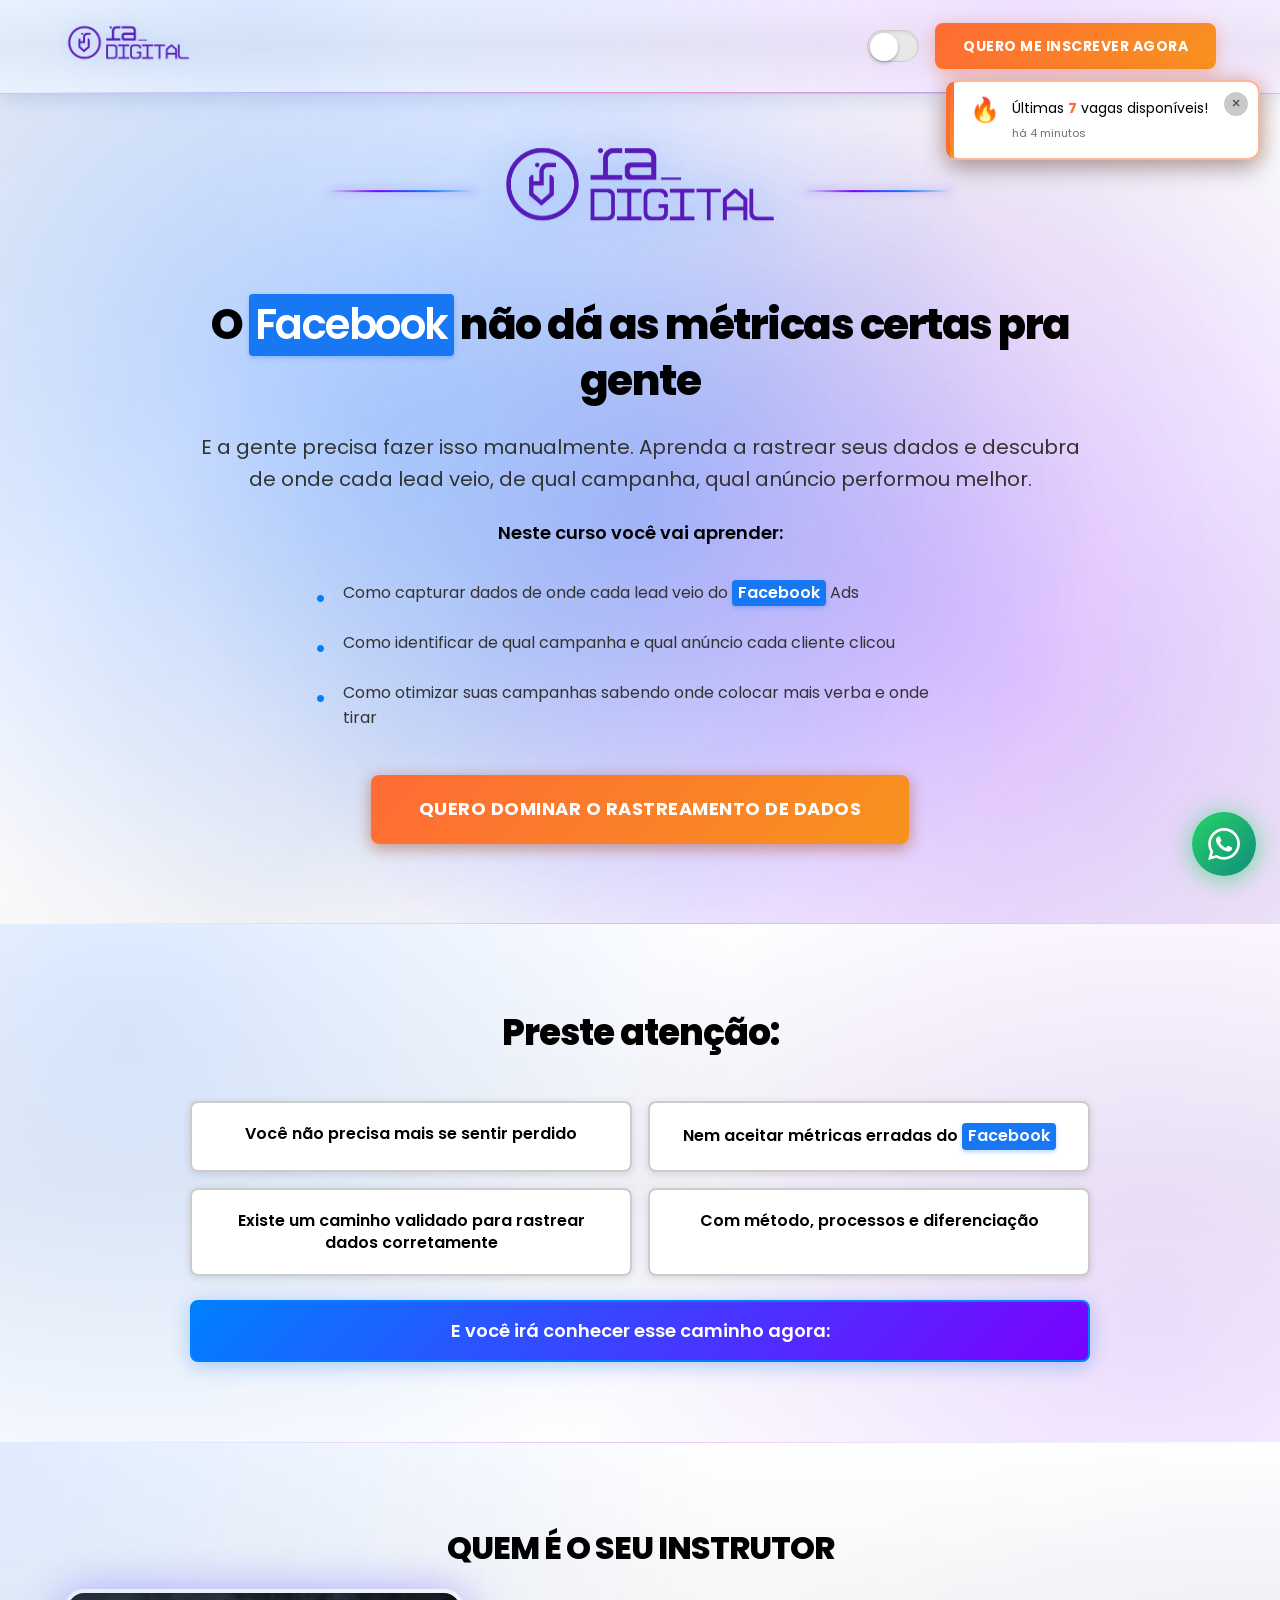
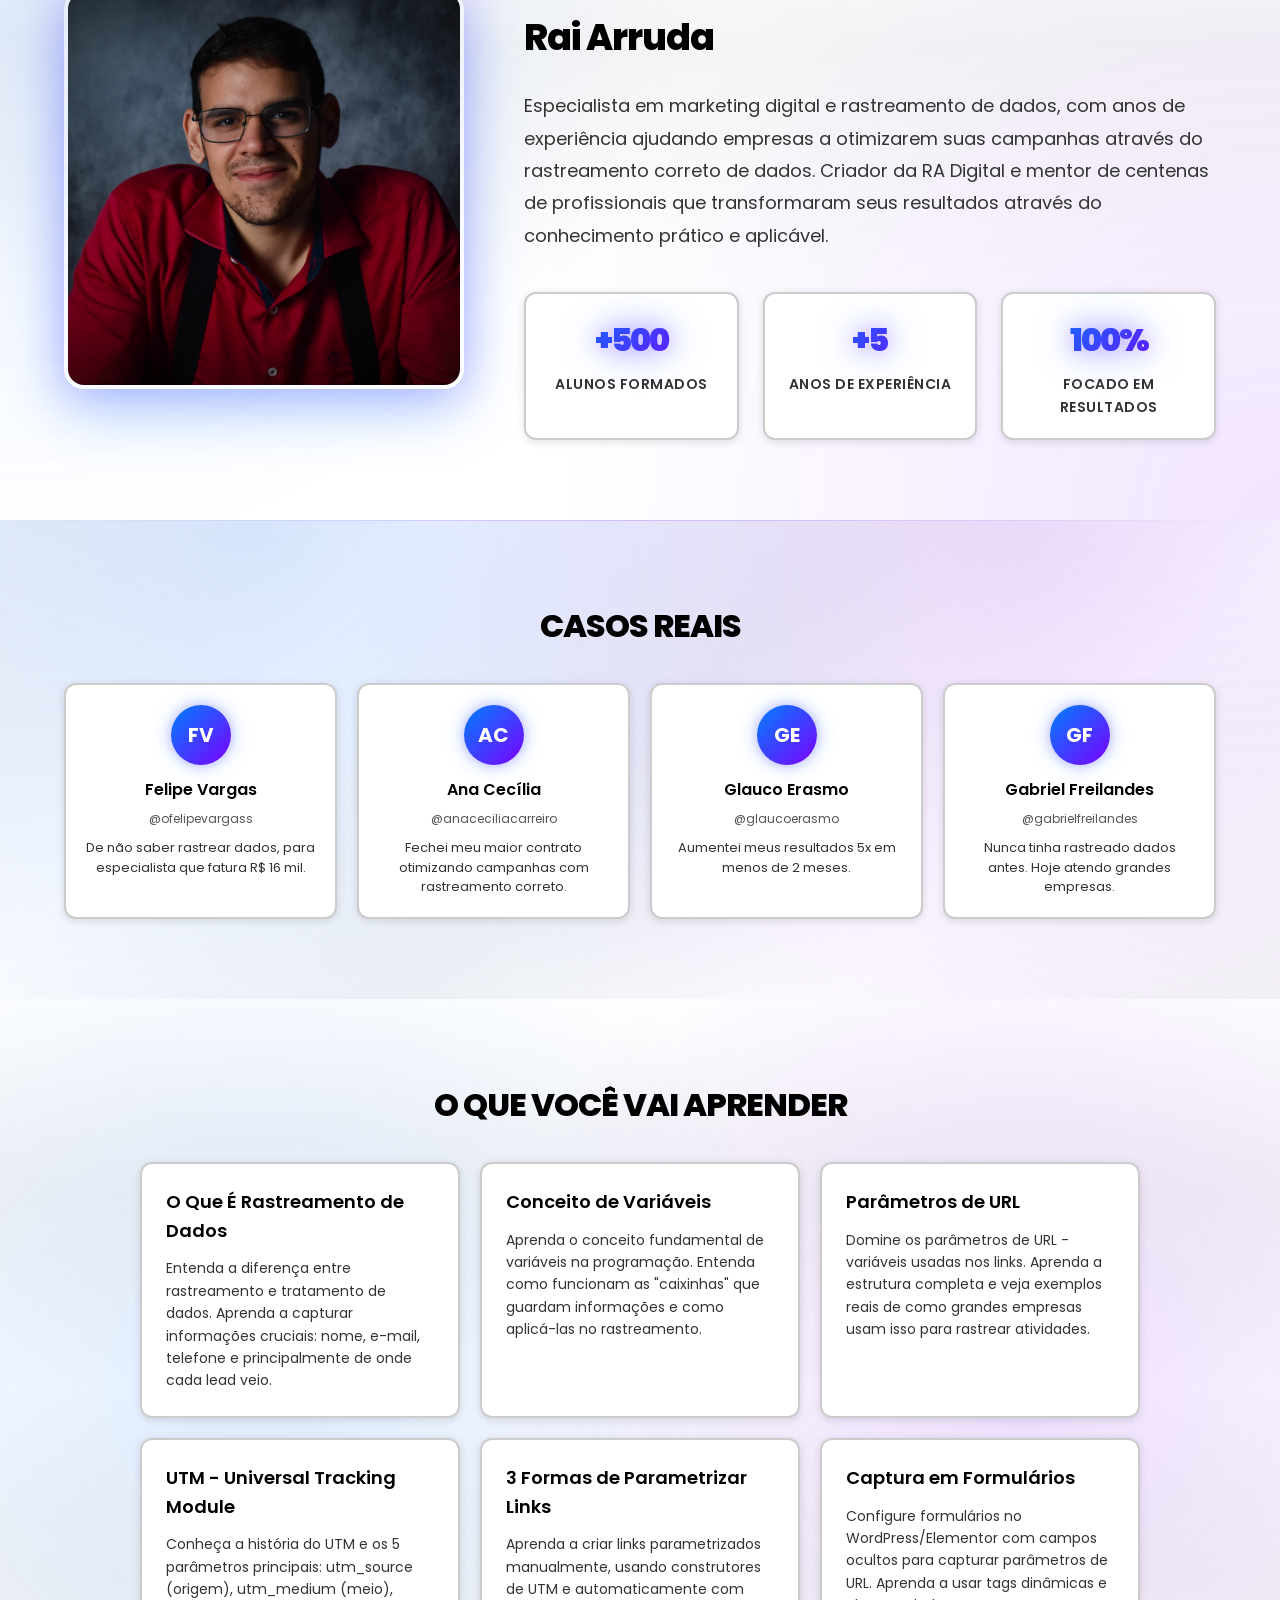
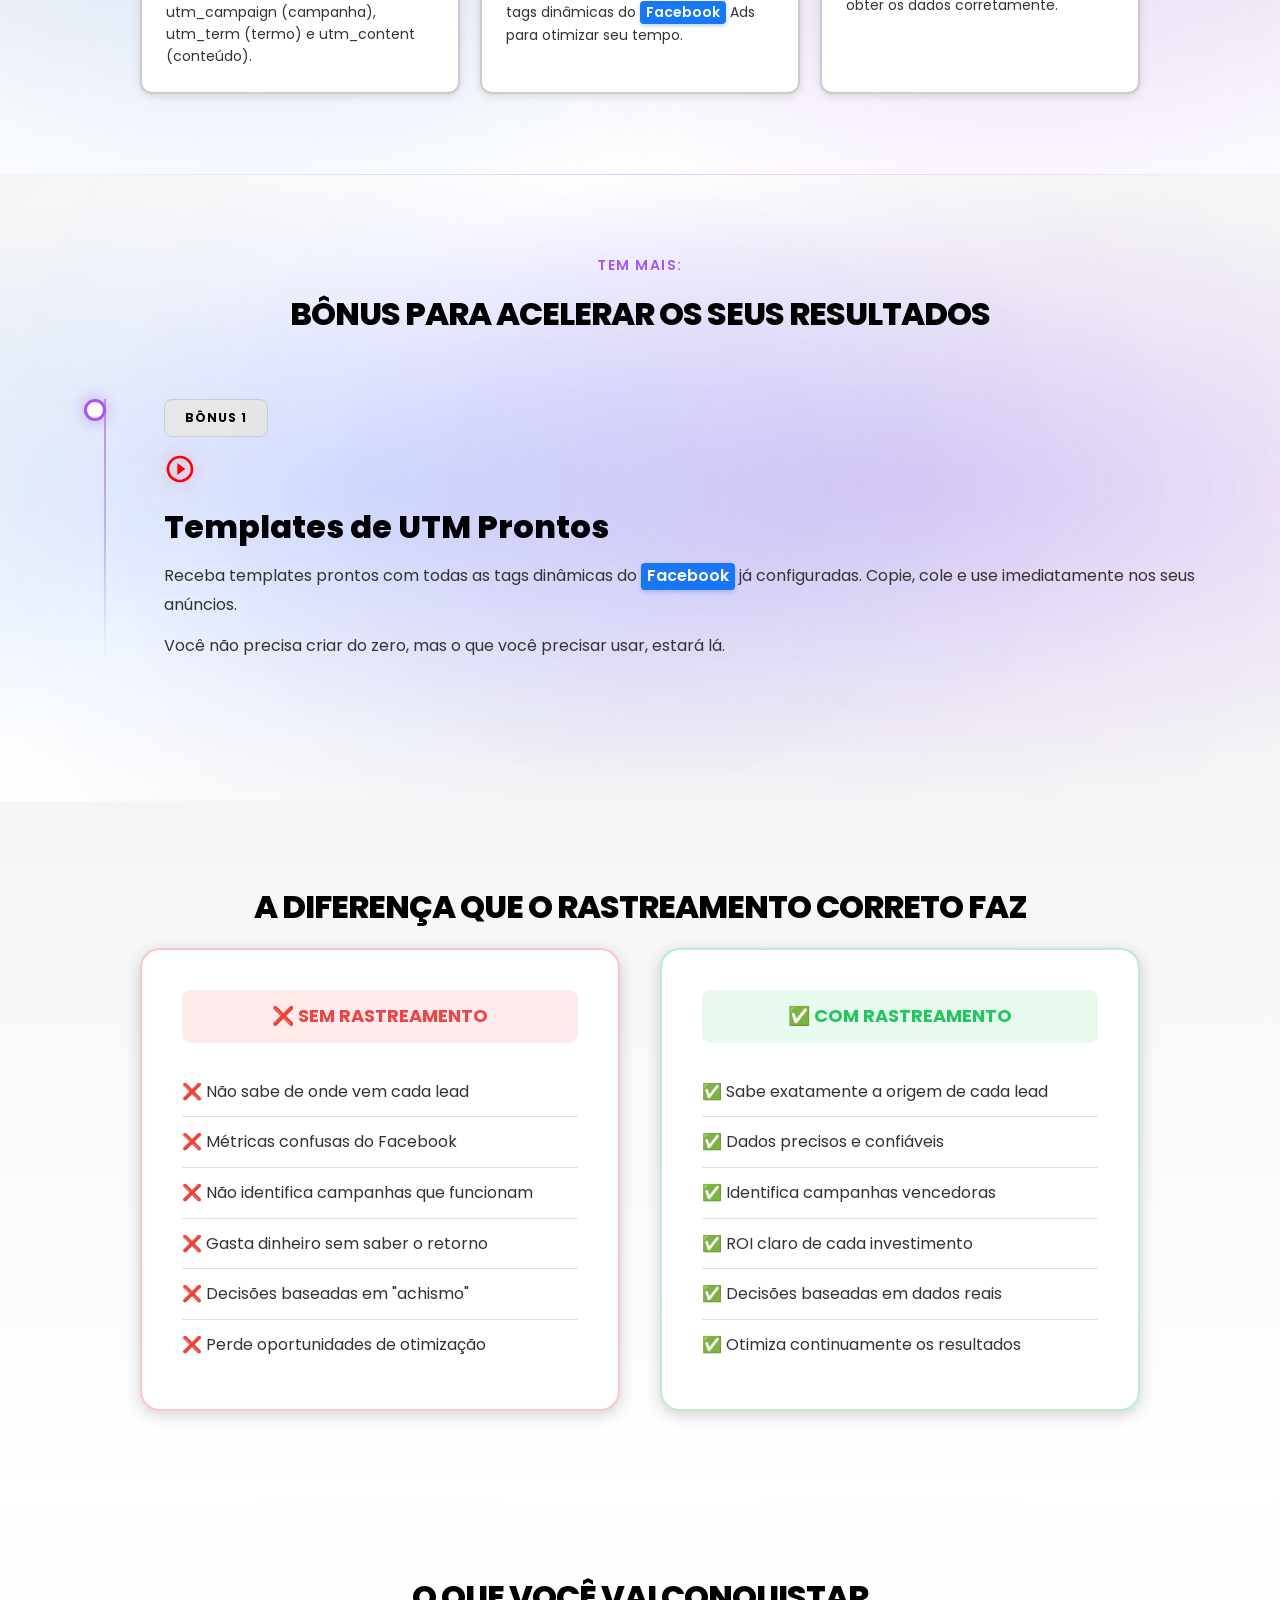
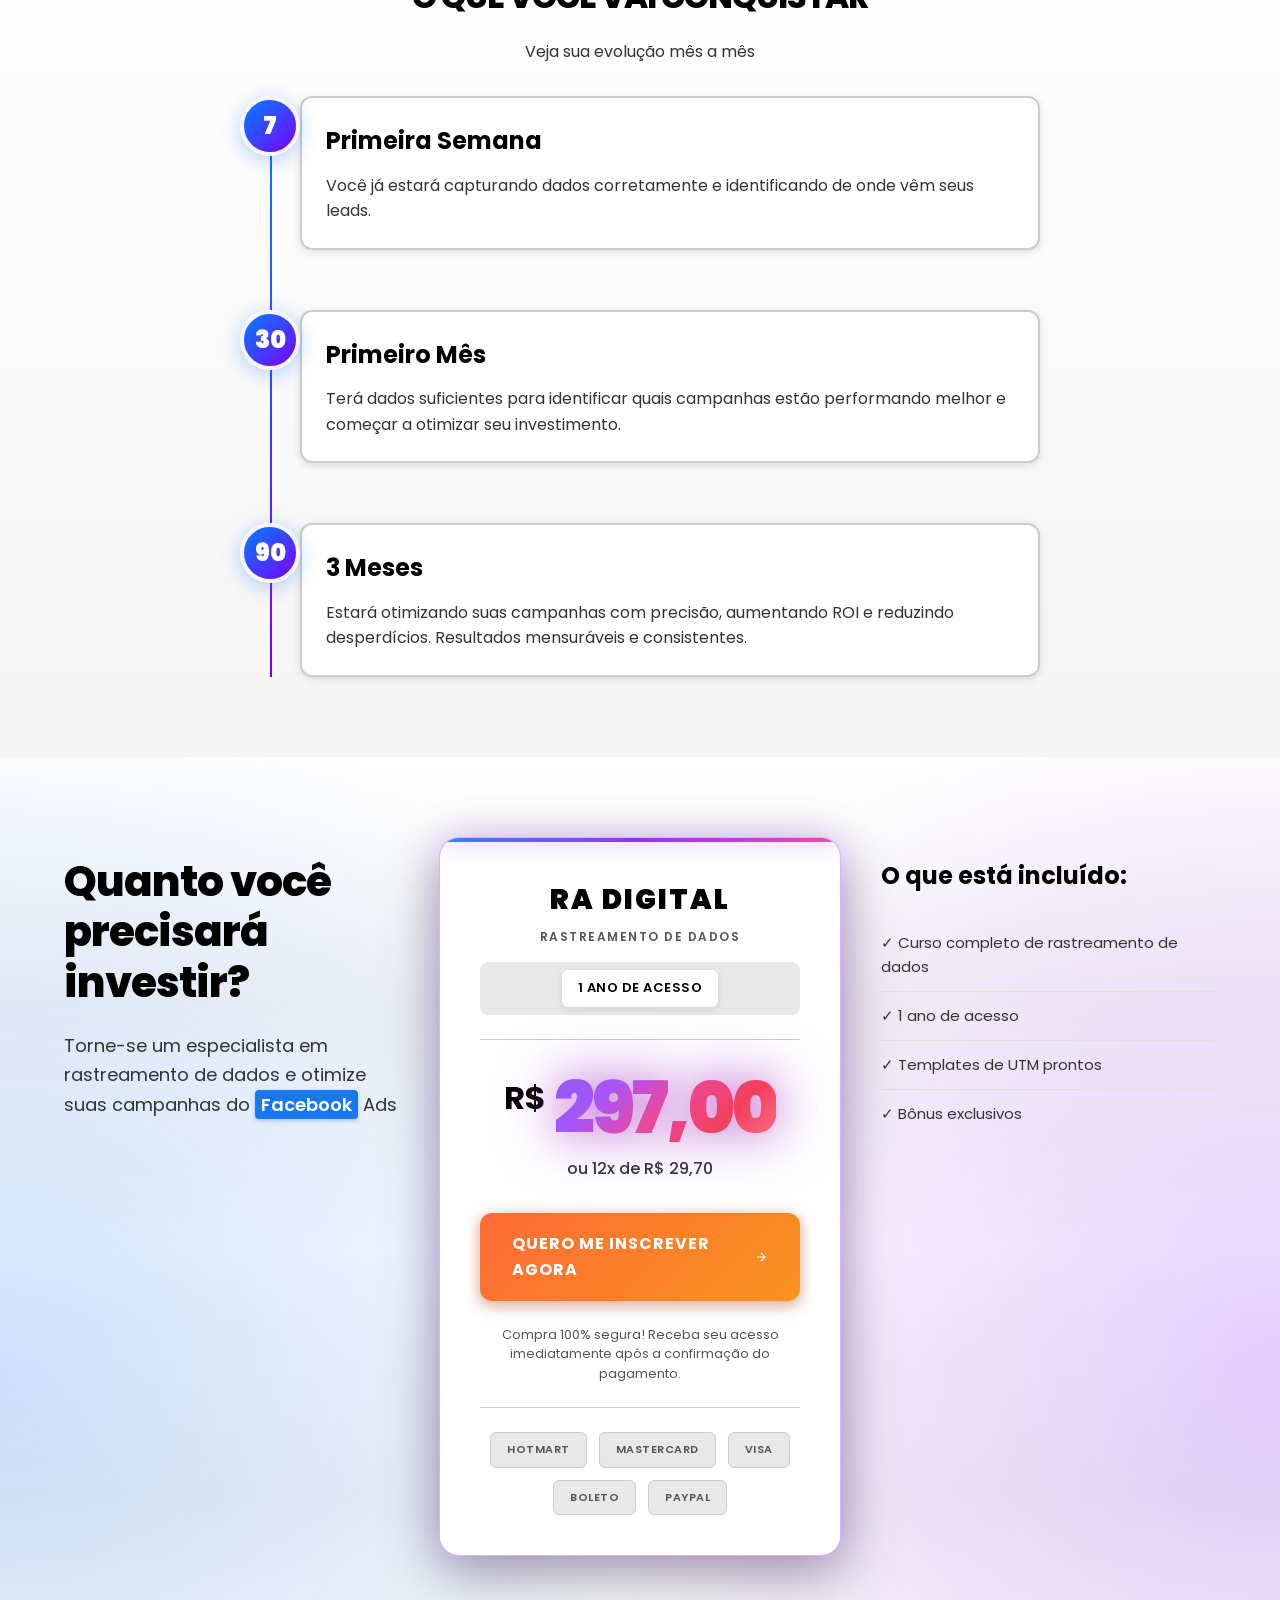
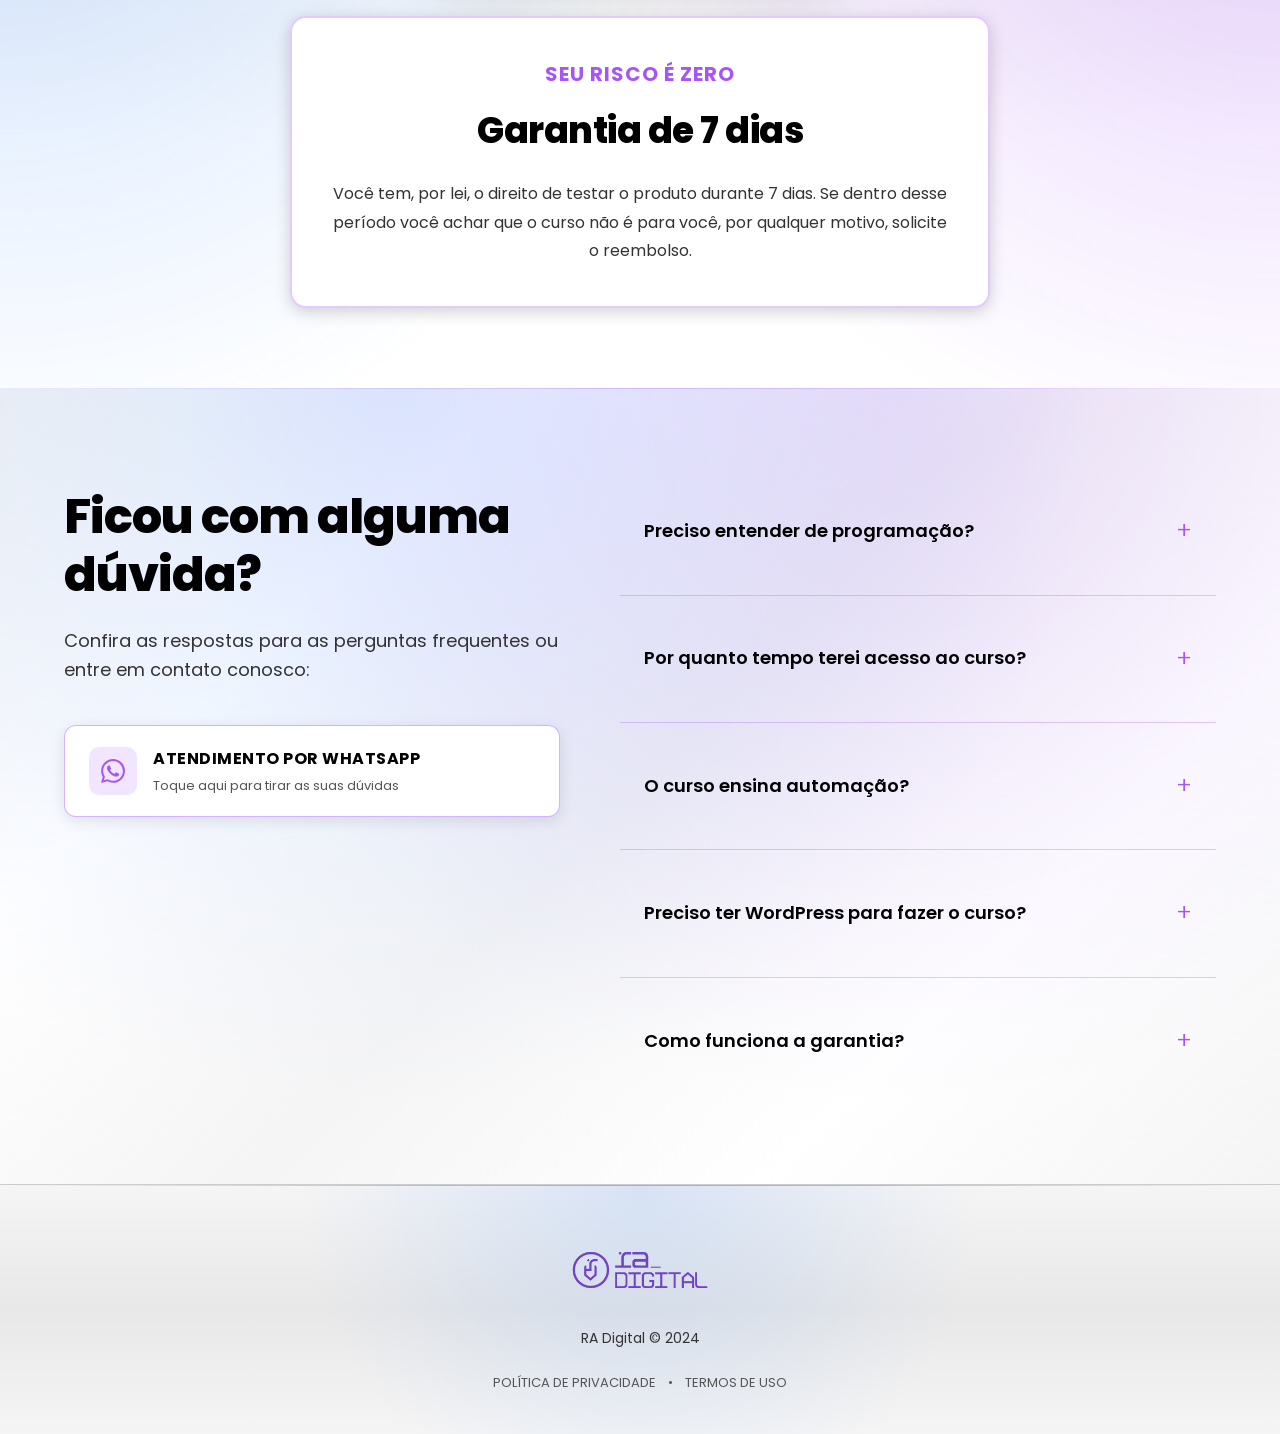
==== index.html @ bfd9fc81 "Ajustes no formulário: logo aumentada e centralizada, remoção de depoimentos e popup de desconto" ====
<!DOCTYPE html>
<html lang="pt-BR">
<head>
    <meta charset="UTF-8">
    <meta name="viewport" content="width=device-width, initial-scale=1.0">
    <meta name="description" content="Aprenda Rastreamento de Dados com UTM, parâmetros de URL e automação. Curso completo da RA Digital.">
    <title>Curso de Rastreamento de Dados | RA Digital</title>
    
    <!-- Favicon -->
    <link rel="icon" type="image/png" href="assets/favicon.png">
    <link rel="shortcut icon" type="image/png" href="assets/favicon.png">
    <link rel="apple-touch-icon" href="assets/favicon.png">
    
    <link rel="stylesheet" href="styles.css">
    <link rel="preconnect" href="https://fonts.googleapis.com">
    <link rel="preconnect" href="https://fonts.gstatic.com" crossorigin>
    <link href="https://fonts.googleapis.com/css2?family=Poppins:wght@300;400;500;600;700;800;900&display=swap" rel="stylesheet">
    
    <!-- Google Tag Manager -->
    <script>(function(w,d,s,l,i){w[l]=w[l]||[];w[l].push({'gtm.start':
    new Date().getTime(),event:'gtm.js'});var f=d.getElementsByTagName(s)[0],
    j=d.createElement(s),dl=l!='dataLayer'?'&l='+l:'';j.async=true;j.src=
    'https://www.googletagmanager.com/gtm.js?id='+i+dl;f.parentNode.insertBefore(j,f);
    })(window,document,'script','dataLayer','GTM-MHMCPSMM');</script>
    <!-- End Google Tag Manager -->
</head>
<body>
    <!-- SVG Filters para borda animada -->
    <svg class="svg-container" style="position: absolute; width: 0; height: 0;">
        <defs>
            <filter id="electric-border" colorInterpolationFilters="sRGB" x="-20%" y="-20%" width="140%" height="140%">
                <feTurbulence type="turbulence" baseFrequency="0.02" numOctaves="10" result="noise1" seed="1" />
                <feOffset in="noise1" dx="0" dy="0" result="offsetNoise1">
                    <animate attributeName="dy" values="700; 0" dur="6s" repeatCount="indefinite" calcMode="linear" />
                </feOffset>
                <feTurbulence type="turbulence" baseFrequency="0.02" numOctaves="10" result="noise2" seed="1" />
                <feOffset in="noise2" dx="0" dy="0" result="offsetNoise2">
                    <animate attributeName="dy" values="0; -700" dur="6s" repeatCount="indefinite" calcMode="linear" />
                </feOffset>
                <feTurbulence type="turbulence" baseFrequency="0.02" numOctaves="10" result="noise1" seed="2" />
                <feOffset in="noise1" dx="0" dy="0" result="offsetNoise3">
                    <animate attributeName="dx" values="490; 0" dur="6s" repeatCount="indefinite" calcMode="linear" />
                </feOffset>
                <feTurbulence type="turbulence" baseFrequency="0.02" numOctaves="10" result="noise2" seed="2" />
                <feOffset in="noise2" dx="0" dy="0" result="offsetNoise4">
                    <animate attributeName="dx" values="0; -490" dur="6s" repeatCount="indefinite" calcMode="linear" />
                </feOffset>
                <feComposite in="offsetNoise1" in2="offsetNoise2" result="part1" />
                <feComposite in="offsetNoise3" in2="offsetNoise4" result="part2" />
                <feBlend in="part1" in2="part2" mode="color-dodge" result="combinedNoise" />
                <feDisplacementMap in="SourceGraphic" in2="combinedNoise" scale="30" xChannelSelector="R" yChannelSelector="B" />
            </filter>
        </defs>
    </svg>
    <!-- Google Tag Manager (noscript) -->
    <noscript><iframe src="https://www.googletagmanager.com/ns.html?id=GTM-MHMCPSMM"
    height="0" width="0" style="display:none;visibility:hidden"></iframe></noscript>
    <!-- End Google Tag Manager (noscript) -->
    <!-- Header -->
    <header class="header">
        <div class="container">
            <div class="header-content">
                <div class="logo">
                    <img src="assets/logo.png" alt="RA Digital" class="logo-img" id="headerLogo">
                </div>
                <nav class="nav">
                    <button class="theme-toggle" id="themeToggle" aria-label="Alternar tema"></button>
                    <a href="#" class="btn-nav">QUERO ME INSCREVER AGORA</a>
                </nav>
            </div>
        </div>
    </header>

    <!-- Hero Section -->
    <section class="hero">
        <div class="hero-divider"></div>
        <div class="container">
            <div class="hero-logo-container">
                <div class="red-line parallax" data-speed="0.1"></div>
                <img src="assets/logo.png" alt="RA Digital" class="hero-logo parallax" id="heroLogo" data-speed="0.15">
                <div class="red-line parallax" data-speed="0.1"></div>
            </div>
            <div class="hero-content">
                <h1 class="hero-title">
                    O <span class="facebook-highlight">Facebook</span> não dá as métricas certas pra gente
                </h1>
                <p class="hero-subtitle">
                    E a gente precisa fazer isso manualmente. Aprenda a rastrear seus dados e descubra de onde cada lead veio, de qual campanha, qual anúncio performou melhor.
                </p>
                <p class="hero-cta-text">
                    Neste curso você vai aprender:
                </p>
                <ul class="hero-list">
                    <li>Como capturar dados de onde cada lead veio do <span class="facebook-highlight">Facebook</span> Ads</li>
                    <li>Como identificar de qual campanha e qual anúncio cada cliente clicou</li>
                    <li>Como otimizar suas campanhas sabendo onde colocar mais verba e onde tirar</li>
                </ul>
                <a href="#preco" class="btn btn-primary btn-large">
                    QUERO DOMINAR O RASTREAMENTO DE DADOS
                </a>
            </div>
        </div>
    </section>

    <!-- Atenção Section -->
    <section class="atencao">
        <div class="container">
            <h2 class="section-title-large">Preste atenção:</h2>
            <div class="atencao-grid">
                <div class="atencao-item">
                    <h3>Você não precisa mais se sentir perdido</h3>
                </div>
                <div class="atencao-item">
                    <h3>Nem aceitar métricas erradas do <span class="facebook-highlight">Facebook</span></h3>
                </div>
                <div class="atencao-item">
                    <h3>Existe um caminho validado para rastrear dados corretamente</h3>
                </div>
                <div class="atencao-item">
                    <h3>Com método, processos e diferenciação</h3>
                </div>
                <div class="atencao-item highlight-box">
                    <h3>E você irá conhecer esse caminho agora:</h3>
                </div>
            </div>
        </div>
    </section>

    <!-- Professor Section -->
    <section class="professor">
        <div class="container">
            <h2 class="section-title">QUEM É O SEU INSTRUTOR</h2>
            <div class="professor-content">
                <div class="professor-image">
                    <img src="conteudo/fotos professor/DSC_0125.jpg" alt="Rai Arruda" class="professor-photo">
                </div>
                <div class="professor-info">
                    <h3 class="professor-name">Rai Arruda</h3>
                    <p class="professor-description">
                        Especialista em marketing digital e rastreamento de dados, com anos de experiência ajudando empresas a otimizarem suas campanhas através do rastreamento correto de dados. Criador da RA Digital e mentor de centenas de profissionais que transformaram seus resultados através do conhecimento prático e aplicável.
                    </p>
                    <div class="professor-stats">
                        <div class="professor-stat">
                            <div class="stat-number">+500</div>
                            <div class="stat-label">Alunos formados</div>
                        </div>
                        <div class="professor-stat">
                            <div class="stat-number">+5</div>
                            <div class="stat-label">Anos de experiência</div>
                        </div>
                        <div class="professor-stat">
                            <div class="stat-number">100%</div>
                            <div class="stat-label">Focado em resultados</div>
                        </div>
                    </div>
                </div>
            </div>
        </div>
    </section>

    <!-- Casos Reais Section -->
    <section class="casos-reais">
        <div class="container">
            <h2 class="section-title">CASOS REAIS</h2>
            <div class="casos-grid">
                <div class="caso-item">
                    <div class="caso-avatar">FV</div>
                    <h3>Felipe Vargas</h3>
                    <p class="caso-role">@ofelipevargass</p>
                    <p class="caso-text">De não saber rastrear dados, para especialista que fatura R$ 16 mil.</p>
                </div>
                <div class="caso-item">
                    <div class="caso-avatar">AC</div>
                    <h3>Ana Cecília</h3>
                    <p class="caso-role">@anaceciliacarreiro</p>
                    <p class="caso-text">Fechei meu maior contrato otimizando campanhas com rastreamento correto.</p>
                </div>
                <div class="caso-item">
                    <div class="caso-avatar">GE</div>
                    <h3>Glauco Erasmo</h3>
                    <p class="caso-role">@glaucoerasmo</p>
                    <p class="caso-text">Aumentei meus resultados 5x em menos de 2 meses.</p>
                </div>
                <div class="caso-item">
                    <div class="caso-avatar">GF</div>
                    <h3>Gabriel Freilandes</h3>
                    <p class="caso-role">@gabrielfreilandes</p>
                    <p class="caso-text">Nunca tinha rastreado dados antes. Hoje atendo grandes empresas.</p>
                </div>
            </div>
        </div>
    </section>

    <!-- Conteúdo Section -->
    <section class="conteudo-curso">
        <div class="container">
            <h2 class="section-title">O QUE VOCÊ VAI APRENDER</h2>
            <div class="conteudo-grid">
                <div class="conteudo-item">
                    <h3>O Que É Rastreamento de Dados</h3>
                    <p>Entenda a diferença entre rastreamento e tratamento de dados. Aprenda a capturar informações cruciais: nome, e-mail, telefone e principalmente de onde cada lead veio.</p>
                </div>
                <div class="conteudo-item">
                    <h3>Conceito de Variáveis</h3>
                    <p>Aprenda o conceito fundamental de variáveis na programação. Entenda como funcionam as "caixinhas" que guardam informações e como aplicá-las no rastreamento.</p>
                </div>
                <div class="conteudo-item">
                    <h3>Parâmetros de URL</h3>
                    <p>Domine os parâmetros de URL - variáveis usadas nos links. Aprenda a estrutura completa e veja exemplos reais de como grandes empresas usam isso para rastrear atividades.</p>
                </div>
                <div class="conteudo-item">
                    <h3>UTM - Universal Tracking Module</h3>
                    <p>Conheça a história do UTM e os 5 parâmetros principais: utm_source (origem), utm_medium (meio), utm_campaign (campanha), utm_term (termo) e utm_content (conteúdo).</p>
                </div>
                <div class="conteudo-item">
                    <h3>3 Formas de Parametrizar Links</h3>
                    <p>Aprenda a criar links parametrizados manualmente, usando construtores de UTM e automaticamente com tags dinâmicas do <span class="facebook-highlight">Facebook</span> Ads para otimizar seu tempo.</p>
                </div>
                <div class="conteudo-item">
                    <h3>Captura em Formulários</h3>
                    <p>Configure formulários no WordPress/Elementor com campos ocultos para capturar parâmetros de URL. Aprenda a usar tags dinâmicas e obter os dados corretamente.</p>
                </div>
            </div>
        </div>
    </section>

    <!-- Bônus Section -->
    <section class="bonus">
        <div class="container">
            <p class="bonus-label">Tem mais:</p>
            <h2 class="section-title">Bônus para acelerar os seus resultados</h2>
            <div class="bonus-timeline">
                <div class="bonus-timeline-line"></div>
                <div class="bonus-item-modern">
                    <div class="bonus-badge">BÔNUS 1</div>
                    <div class="bonus-content">
                        <div class="bonus-icon-modern">
                            <svg width="32" height="32" viewBox="0 0 24 24" fill="#FF0000">
                                <path d="M10 16.5l6-4.5-6-4.5v9zM12 2C6.48 2 2 6.48 2 12s4.48 10 10 10 10-4.48 10-10S17.52 2 12 2zm0 18c-4.41 0-8-3.59-8-8s3.59-8 8-8 8 3.59 8 8-3.59 8-8 8z"/>
                            </svg>
                        </div>
                        <h3 class="bonus-title-modern">Templates de UTM Prontos</h3>
                        <p class="bonus-text-modern">Receba templates prontos com todas as tags dinâmicas do <span class="facebook-highlight">Facebook</span> já configuradas. Copie, cole e use imediatamente nos seus anúncios.</p>
                        <p class="bonus-text-modern">Você não precisa criar do zero, mas o que você precisar usar, estará lá.</p>
                    </div>
                </div>
            </div>
        </div>
    </section>

    <!-- Comparação Antes/Depois -->
    <section class="comparacao">
        <div class="container">
            <h2 class="section-title">A Diferença que o Rastreamento Correto Faz</h2>
            <div class="comparacao-grid">
                <div class="comparacao-card antes">
                    <div class="comparacao-badge">❌ SEM RASTREAMENTO</div>
                    <div class="comparacao-content">
                        <ul class="comparacao-list">
                            <li>❌ Não sabe de onde vem cada lead</li>
                            <li>❌ Métricas confusas do Facebook</li>
                            <li>❌ Não identifica campanhas que funcionam</li>
                            <li>❌ Gasta dinheiro sem saber o retorno</li>
                            <li>❌ Decisões baseadas em "achismo"</li>
                            <li>❌ Perde oportunidades de otimização</li>
                        </ul>
                    </div>
                </div>
                
                <div class="comparacao-card depois">
                    <div class="comparacao-badge sucesso">✅ COM RASTREAMENTO</div>
                    <div class="comparacao-content">
                        <ul class="comparacao-list">
                            <li>✅ Sabe exatamente a origem de cada lead</li>
                            <li>✅ Dados precisos e confiáveis</li>
                            <li>✅ Identifica campanhas vencedoras</li>
                            <li>✅ ROI claro de cada investimento</li>
                            <li>✅ Decisões baseadas em dados reais</li>
                            <li>✅ Otimiza continuamente os resultados</li>
                        </ul>
                    </div>
                </div>
            </div>
        </div>
    </section>

    <!-- Timeline de Resultados -->
    <section class="timeline-resultados">
        <div class="container">
            <h2 class="section-title">O Que Você Vai Conquistar</h2>
            <p class="section-description">Veja sua evolução mês a mês</p>
            
            <div class="timeline-container">
                <div class="timeline-item">
                    <div class="timeline-marker">7</div>
                    <div class="timeline-content">
                        <h3>Primeira Semana</h3>
                        <p>Você já estará capturando dados corretamente e identificando de onde vêm seus leads.</p>
                    </div>
                </div>
                
                <div class="timeline-item">
                    <div class="timeline-marker">30</div>
                    <div class="timeline-content">
                        <h3>Primeiro Mês</h3>
                        <p>Terá dados suficientes para identificar quais campanhas estão performando melhor e começar a otimizar seu investimento.</p>
                    </div>
                </div>
                
                <div class="timeline-item">
                    <div class="timeline-marker">90</div>
                    <div class="timeline-content">
                        <h3>3 Meses</h3>
                        <p>Estará otimizando suas campanhas com precisão, aumentando ROI e reduzindo desperdícios. Resultados mensuráveis e consistentes.</p>
                    </div>
                </div>
            </div>
        </div>
    </section>

    <!-- Preço Section -->
    <section id="preco" class="preco">
        <div class="container">
            <div class="preco-layout">
                <!-- Coluna Esquerda: Pergunta -->
                <div class="preco-left">
                    <h2 class="preco-question">Quanto você precisará investir?</h2>
                    <p class="preco-description">Torne-se um especialista em rastreamento de dados e otimize suas campanhas do <span class="facebook-highlight">Facebook</span> Ads</p>
                </div>

                <!-- Coluna Central: Card de Preço -->
                <div class="preco-center">
                    <div class="preco-card-wrapper">
                        <div class="preco-card-border-outer">
                            <div class="preco-card-modern">
                                <div class="preco-card-glow-layer-1"></div>
                                <div class="preco-card-glow-layer-2"></div>
                                <div class="preco-card-overlay-1"></div>
                                <div class="preco-card-overlay-2"></div>
                                <div class="preco-card-background-glow"></div>
                                <div class="preco-card-content">
                                    <div class="preco-card-header">
                            <div class="preco-logo-section">
                                <h3 class="preco-logo-title">RA DIGITAL</h3>
                                <p class="preco-logo-subtitle">RASTREAMENTO DE DADOS</p>
                            </div>
                            <div class="preco-access-toggle">
                                <span class="preco-access-active">1 ano de acesso</span>
                            </div>
                        </div>
                        
                        <div class="preco-value-modern">
                            <span class="preco-currency-modern">R$</span>
                            <span class="preco-amount-modern">297,00</span>
                        </div>
                        
                        <p class="preco-parcela-modern">ou 12x de R$ 29,70</p>
                        
                        <a href="#" class="btn btn-primary-modern">
                            QUERO ME INSCREVER AGORA
                            <svg width="16" height="16" viewBox="0 0 24 24" fill="none" stroke="currentColor" stroke-width="2" style="margin-left: 8px;">
                                <path d="M5 12h14M12 5l7 7-7 7"/>
                            </svg>
                        </a>
                        
                        <p class="preco-seguranca-modern">Compra 100% segura! Receba seu acesso imediatamente após a confirmação do pagamento.</p>
                        
                                    <div class="preco-payment-methods">
                                        <div class="payment-method">Hotmart</div>
                                        <div class="payment-method">Mastercard</div>
                                        <div class="payment-method">VISA</div>
                                        <div class="payment-method">BOLETO</div>
                                        <div class="payment-method">PayPal</div>
                                    </div>
                                </div>
                            </div>
                        </div>
                    </div>
                </div>

                <!-- Coluna Direita: Benefícios -->
                <div class="preco-right">
                    <h3 class="preco-benefits-title">O que está incluído:</h3>
                    <ul class="preco-benefits-list">
                        <li>✓ Curso completo de rastreamento de dados</li>
                        <li>✓ 1 ano de acesso</li>
                        <li>✓ Templates de UTM prontos</li>
                        <li>✓ Bônus exclusivos</li>
                    </ul>
                </div>
            </div>

            <div class="garantia-box-simple">
                <h3 class="garantia-subtitle-simple">Seu risco é zero</h3>
                <h4 class="garantia-title-simple">Garantia de 7 dias</h4>
                <p class="garantia-text-simple">Você tem, por lei, o direito de testar o produto durante 7 dias. Se dentro desse período você achar que o curso não é para você, por qualquer motivo, solicite o reembolso.</p>
            </div>
        </div>
    </section>

    <!-- FAQ Section -->
    <section class="faq">
        <div class="container">
            <div class="faq-layout">
                <!-- Coluna Esquerda: Título e Botões -->
                <div class="faq-left">
                    <h2 class="faq-title-main">Ficou com alguma dúvida?</h2>
                    <p class="faq-subtitle-main">Confira as respostas para as perguntas frequentes ou entre em contato conosco:</p>
                    
                    <div class="faq-buttons-modern">
                        <a href="#" class="btn-faq-modern btn-whatsapp-modern">
                            <div class="btn-faq-icon">
                                <svg width="24" height="24" viewBox="0 0 24 24" fill="currentColor">
                                    <path d="M17.472 14.382c-.297-.149-1.758-.867-2.03-.967-.273-.099-.471-.148-.67.15-.197.297-.767.966-.94 1.164-.173.199-.347.223-.644.075-.297-.15-1.255-.463-2.39-1.475-.883-.788-1.48-1.761-1.653-2.059-.173-.297-.018-.458.13-.606.134-.133.298-.347.446-.52.149-.174.198-.298.298-.497.099-.198.05-.371-.025-.52-.075-.149-.669-1.612-.916-2.207-.242-.579-.487-.5-.669-.51-.173-.008-.371-.01-.57-.01-.198 0-.52.074-.792.372-.272.297-1.04 1.016-1.04 2.479 0 1.462 1.065 2.875 1.213 3.074.149.198 2.096 3.2 5.077 4.487.709.306 1.262.489 1.694.625.712.227 1.36.195 1.871.118.571-.085 1.758-.719 2.006-1.413.248-.694.248-1.289.173-1.413-.074-.124-.272-.198-.57-.347m-5.421 7.403h-.004a9.87 9.87 0 01-5.031-1.378l-.361-.214-3.741.982.998-3.648-.235-.374a9.86 9.86 0 01-1.51-5.26c.001-5.45 4.436-9.884 9.888-9.884 2.64 0 5.122 1.03 6.988 2.898a9.825 9.825 0 012.893 6.994c-.003 5.45-4.437 9.884-9.885 9.884m8.413-18.297A11.815 11.815 0 0012.05 0C5.495 0 .16 5.335.157 11.892c0 2.096.547 4.142 1.588 5.945L.057 24l6.305-1.654a11.882 11.882 0 005.683 1.448h.005c6.554 0 11.89-5.335 11.893-11.893a11.821 11.821 0 00-3.48-8.413Z"/>
                                </svg>
                            </div>
                            <div class="btn-faq-content">
                                <div class="btn-faq-title">ATENDIMENTO POR WHATSAPP</div>
                                <div class="btn-faq-subtitle">Toque aqui para tirar as suas dúvidas</div>
                            </div>
                        </a>
                    </div>
                </div>

                <!-- Coluna Direita: Perguntas FAQ -->
                <div class="faq-right">
                    <div class="faq-list">
                <div class="faq-item">
                    <div class="faq-question">
                        <h3>Preciso entender de programação?</h3>
                        <span class="faq-icon">+</span>
                    </div>
                    <div class="faq-answer">
                        <p>Não! O curso foi desenvolvido para iniciantes. Você vai aprender desde os conceitos básicos de variáveis até a implementação prática completa, sem necessidade de conhecimento prévio em programação.</p>
                    </div>
                </div>
                <div class="faq-item">
                    <div class="faq-question">
                        <h3>Por quanto tempo terei acesso ao curso?</h3>
                        <span class="faq-icon">+</span>
                    </div>
                    <div class="faq-answer">
                        <p>Você tem acesso por 1 ano! Durante esse período, pode assistir quantas vezes quiser e receber todas as atualizações do curso.</p>
                    </div>
                </div>
                <div class="faq-item">
                    <div class="faq-question">
                        <h3>O curso ensina automação?</h3>
                        <span class="faq-icon">+</span>
                    </div>
                    <div class="faq-answer">
                        <p>Sim! O curso inclui uma automação simples com Make (gratuito até 1000 requisições/mês) para integração automática com planilhas, permitindo que você tenha seus dados organizados sem trabalho manual e possa analisar o desempenho das suas campanhas do <span class="facebook-highlight">Facebook</span> Ads.</p>
                    </div>
                </div>
                <div class="faq-item">
                    <div class="faq-question">
                        <h3>Preciso ter WordPress para fazer o curso?</h3>
                        <span class="faq-icon">+</span>
                    </div>
                    <div class="faq-answer">
                        <p>O curso é focado em WordPress com Elementor, que é a plataforma mais popular. Mas os conceitos podem ser aplicados em outras plataformas que tenham formulários com campos ocultos.</p>
                    </div>
                </div>
                <div class="faq-item">
                    <div class="faq-question">
                        <h3>Como funciona a garantia?</h3>
                        <span class="faq-icon">+</span>
                    </div>
                    <div class="faq-answer">
                        <p>Oferecemos garantia incondicional de 7 dias. Se não ficar satisfeito, devolvemos 100% do seu dinheiro.</p>
                    </div>
                </div>
                    </div>
                </div>
            </div>
        </div>
    </section>

    <!-- Footer -->
    <footer class="footer">
        <div class="container">
            <div class="footer-content">
                <div class="footer-logo">
                    <img src="assets/logo.png" alt="RA Digital" class="logo-img-footer" id="footerLogo">
                </div>
                <p class="footer-text">RA Digital © 2024</p>
                <div class="footer-links">
                    <a href="#">POLÍTICA DE PRIVACIDADE</a>
                    <span>•</span>
                    <a href="#">TERMOS DE USO</a>
                </div>
            </div>
        </div>
    </footer>

    <!-- Modal de Inscrição -->
    <div id="inscricaoModal" class="modal">
        <div class="modal-wrapper">
            <div class="modal-border-outer">
                <div class="modal-content">
                    <div class="modal-glow-layer-1"></div>
                    <div class="modal-glow-layer-2"></div>
                    <div class="modal-overlay-1"></div>
                    <div class="modal-overlay-2"></div>
                    <div class="modal-background-glow"></div>
                    <div class="modal-inner-content">
                        <span class="modal-close">&times;</span>
                        <div class="modal-logo-section">
                            <img src="assets/logo.png" alt="RA Digital" class="modal-logo-img">
                        </div>
                        <h2>Complete sua inscrição</h2>
                        <p class="modal-subtitle">Preencha seus dados abaixo para garantir sua vaga</p>
                        <form id="inscricaoForm" class="modal-form">
                <div class="form-group">
                    <label for="nome">Nome completo *</label>
                    <input type="text" id="nome" name="nome" required placeholder="Digite seu nome completo">
                </div>
                <div class="form-group">
                    <label for="email">E-mail *</label>
                    <input type="email" id="email" name="email" required placeholder="seu@email.com">
                </div>
                <div class="form-group">
                    <label for="telefone">Telefone *</label>
                    <input type="tel" id="telefone" name="telefone" required placeholder="(00) 00000-0000">
                </div>
                
                <!-- Campos ocultos para UTMs -->
                <input type="hidden" id="utm_source" name="utm_source">
                <input type="hidden" id="utm_medium" name="utm_medium">
                <input type="hidden" id="utm_campaign" name="utm_campaign">
                <input type="hidden" id="utm_term" name="utm_term">
                <input type="hidden" id="utm_content" name="utm_content">
                
                            <button type="submit" class="btn btn-primary btn-block">FINALIZAR INSCRIÇÃO</button>
                            <p class="form-note">Ao se inscrever, você concorda com nossos termos de uso e política de privacidade.</p>
                        </form>
                    </div>
                </div>
            </div>
        </div>
    </div>

    <!-- Botão Flutuante WhatsApp -->
    <a href="https://wa.me/5511999999999?text=Olá!%20Tenho%20dúvidas%20sobre%20o%20curso%20de%20Rastreamento%20de%20Dados" 
       class="whatsapp-float" 
       target="_blank" 
       rel="noopener noreferrer"
       aria-label="Fale conosco no WhatsApp">
        <svg width="32" height="32" viewBox="0 0 24 24" fill="currentColor">
            <path d="M17.472 14.382c-.297-.149-1.758-.867-2.03-.967-.273-.099-.471-.148-.67.15-.197.297-.767.966-.94 1.164-.173.199-.347.223-.644.075-.297-.15-1.255-.463-2.39-1.475-.883-.788-1.48-1.761-1.653-2.059-.173-.297-.018-.458.13-.606.134-.133.298-.347.446-.52.149-.174.198-.298.298-.497.099-.198.05-.371-.025-.52-.075-.149-.669-1.612-.916-2.207-.242-.579-.487-.5-.669-.51-.173-.008-.371-.01-.57-.01-.198 0-.52.074-.792.372-.272.297-1.04 1.016-1.04 2.479 0 1.462 1.065 2.875 1.213 3.074.149.198 2.096 3.2 5.077 4.487.709.306 1.262.489 1.694.625.712.227 1.36.195 1.871.118.571-.085 1.758-.719 2.006-1.413.248-.694.248-1.289.173-1.413-.074-.124-.272-.198-.57-.347m-5.421 7.403h-.004a9.87 9.87 0 01-5.031-1.378l-.361-.214-3.741.982.998-3.648-.235-.374a9.86 9.86 0 01-1.51-5.26c.001-5.45 4.436-9.884 9.888-9.884 2.64 0 5.122 1.03 6.988 2.898a9.825 9.825 0 012.893 6.994c-.003 5.45-4.437 9.884-9.885 9.884m8.413-18.297A11.815 11.815 0 0012.05 0C5.495 0 .16 5.335.157 11.892c0 2.096.547 4.142 1.588 5.945L.057 24l6.305-1.654a11.882 11.882 0 005.683 1.448h.005c6.554 0 11.89-5.335 11.893-11.893a11.821 11.821 0 00-3.48-8.413Z"/>
        </svg>
    </a>

    <script src="script.js"></script>
</body>
</html>
---- styles.css ----
/* Reset e Variáveis - Tema Escuro */
* {
    margin: 0;
    padding: 0;
    box-sizing: border-box;
}

:root {
    /* Azul vibrante da moto */
    --blue-bright: #0066FF;
    --blue-vibrant: #0080FF;
    --blue-light: #3399FF;
    --blue-dark: #0052CC;
    
    /* Roxo profundo da moto */
    --purple-deep: #6B00FF;
    --purple-vibrant: #7B00FF;
    --purple-light: #9B3AFF;
    --purple-dark: #5A00CC;
    
    /* Cores principais */
    --accent-color: var(--blue-vibrant);
    --accent-hover: var(--blue-dark);
    --accent-light: var(--blue-light);
    --accent-dark: var(--blue-dark);
    
    /* Cores do brand book mantidas para compatibilidade */
    --brand-azul: var(--blue-vibrant);
    --brand-magenta: var(--purple-vibrant);
    --brand-preto: #1a1a1a;
    
    --success-color: #10b981;
    /* Apple-style easing curves */
    --transition: all 0.3s cubic-bezier(0.25, 0.1, 0.25, 1);
    --transition-smooth: all 0.4s cubic-bezier(0.42, 0, 0.58, 1);
    --transition-bounce: all 0.5s cubic-bezier(0.68, -0.55, 0.265, 1.55);
}

/* Light Mode (Default) - Mais contraste */
:root {
    --bg-primary: #F5F5F5;
    --bg-secondary: #FFFFFF;
    --bg-tertiary: #E8E8E8;
    --bg-card: #FFFFFF;
    --text-primary: #000000;
    --text-secondary: #333333;
    --text-tertiary: #555555;
    --border-color: #CCCCCC;
    --border-light: #E0E0E0;
    --shadow-sm: 0 2px 8px rgba(0, 0, 0, 0.12);
    --shadow-md: 0 4px 16px rgba(0, 0, 0, 0.18);
    --shadow-lg: 0 8px 32px rgba(0, 0, 0, 0.22);
    --shadow-glow: 0 0 20px rgba(0, 102, 255, 0.4);
}

/* Dark Mode - Mais contraste */
[data-theme="dark"] {
    --bg-primary: #000000;
    --bg-secondary: #0d0d0d;
    --bg-tertiary: #1a1a1a;
    --bg-card: #1a1a1a;
    --text-primary: #ffffff;
    --text-secondary: #e5e5e5;
    --text-tertiary: #b3b3b3;
    --border-color: #404040;
    --border-light: #4d4d4d;
    --shadow-sm: 0 2px 8px rgba(0, 0, 0, 0.6);
    --shadow-md: 0 4px 16px rgba(0, 0, 0, 0.7);
    --shadow-lg: 0 8px 32px rgba(0, 0, 0, 0.8);
    --shadow-glow: 0 0 20px rgba(0, 102, 255, 0.5);
}

html {
    scroll-behavior: smooth;
    -webkit-overflow-scrolling: touch;
}

body {
    font-family: 'Poppins', -apple-system, BlinkMacSystemFont, 'Segoe UI', sans-serif;
    color: var(--text-primary);
    line-height: 1.6;
    overflow-x: hidden;
    font-weight: 400;
    background: var(--bg-primary);
    -webkit-font-smoothing: antialiased;
    -moz-osx-font-smoothing: grayscale;
    transition: background-color 0.3s cubic-bezier(0.25, 0.1, 0.25, 1), 
                color 0.3s cubic-bezier(0.25, 0.1, 0.25, 1);
}

.container {
    max-width: 1200px;
    margin: 0 auto;
    padding: 0 24px;
}

/* Smooth transitions no estilo Apple - applied to specific elements */
section, .header, .footer, .preco-card, .depoimento-card, .conteudo-item, .bonus-item, .caso-item, .atencao-item, .faq-item {
    transition: background-color 0.3s cubic-bezier(0.25, 0.1, 0.25, 1), 
                color 0.3s cubic-bezier(0.25, 0.1, 0.25, 1), 
                border-color 0.3s cubic-bezier(0.25, 0.1, 0.25, 1), 
                box-shadow 0.3s cubic-bezier(0.25, 0.1, 0.25, 1);
}

/* Animações no Estilo Apple - Suaves e Progressivas */
@keyframes fadeInUp {
    from {
        opacity: 0;
        transform: translate3d(0, 40px, 0);
    }
    to {
        opacity: 1;
        transform: translate3d(0, 0, 0);
    }
}

/* Apple-style easing para animações */
* {
    --apple-easing: cubic-bezier(0.25, 0.1, 0.25, 1);
    --apple-easing-smooth: cubic-bezier(0.42, 0, 0.58, 1);
    --apple-easing-bounce: cubic-bezier(0.68, -0.55, 0.265, 1.55);
}

@keyframes zoomIn {
    from {
        opacity: 0;
        transform: scale3d(0.3, 0.3, 0.3);
    }
    50% {
        opacity: 1;
    }
    to {
        opacity: 1;
        transform: scale3d(1, 1, 1);
    }
}

@keyframes bounceIn {
    0%, 20%, 40%, 60%, 80%, 100% {
        animation-timing-function: cubic-bezier(0.215, 0.61, 0.355, 1);
    }
    0% {
        opacity: 0;
        transform: scale3d(0.3, 0.3, 0.3);
    }
    20% {
        transform: scale3d(1.1, 1.1, 1.1);
    }
    40% {
        transform: scale3d(0.9, 0.9, 0.9);
    }
    60% {
        opacity: 1;
        transform: scale3d(1.03, 1.03, 1.03);
    }
    80% {
        transform: scale3d(0.97, 0.97, 0.97);
    }
    100% {
        opacity: 1;
        transform: scale3d(1, 1, 1);
    }
}

@keyframes slideInUp {
    from {
        visibility: visible;
        transform: translate3d(0, 100%, 0);
    }
    to {
        visibility: visible;
        transform: translate3d(0, 0, 0);
    }
}

@keyframes slideInDown {
    from {
        visibility: visible;
        transform: translate3d(0, -100%, 0);
    }
    to {
        visibility: visible;
        transform: translate3d(0, 0, 0);
    }
}

@keyframes slideInLeft {
    from {
        visibility: visible;
        transform: translate3d(-100%, 0, 0);
    }
    to {
        visibility: visible;
        transform: translate3d(0, 0, 0);
    }
}

@keyframes slideInRight {
    from {
        visibility: visible;
        transform: translate3d(100%, 0, 0);
    }
    to {
        visibility: visible;
        transform: translate3d(0, 0, 0);
    }
}

/* Classes de animação */
.animate-zoom-in {
    animation: zoomIn 0.6s ease-out;
}

.animate-bounce-in {
    animation: bounceIn 0.75s ease-out;
}

.animate-slide-up {
    animation: slideInUp 0.8s ease-out;
}

.animate-slide-down {
    animation: slideInDown 0.8s ease-out;
}

.animate-slide-left {
    animation: slideInLeft 0.8s ease-out;
}

.animate-slide-right {
    animation: slideInRight 0.8s ease-out;
}

/* Estilos para letras animadas */
.letter {
    display: inline-block;
    overflow: hidden;
}

/* Parallax elements */
.parallax {
    will-change: transform;
}

@keyframes bounce {
    0%, 20%, 53%, 100% {
        animation-timing-function: cubic-bezier(0.215, 0.61, 0.355, 1);
    }
    40%, 43% {
        transform: translate3d(0, -30px, 0) scaleY(1.1);
        animation-timing-function: cubic-bezier(0.755, 0.05, 0.855, 0.06);
    }
    70% {
        transform: translate3d(0, -15px, 0) scaleY(1.05);
        animation-timing-function: cubic-bezier(0.755, 0.05, 0.855, 0.06);
    }
    80% {
        transition-timing-function: cubic-bezier(0.215, 0.61, 0.355, 1);
        transform: translate3d(0, 0, 0) scaleY(0.95);
    }
    90% {
        transform: translate3d(0, -4px, 0) scaleY(1.02);
    }
}

@keyframes bounceIn {
    0%, 20%, 40%, 60%, 80%, 100% {
        animation-timing-function: cubic-bezier(0.215, 0.61, 0.355, 1);
    }
    0% {
        opacity: 0;
        transform: scale3d(0.3, 0.3, 0.3);
    }
    20% {
        transform: scale3d(1.1, 1.1, 1.1);
    }
    40% {
        transform: scale3d(0.9, 0.9, 0.9);
    }
    60% {
        opacity: 1;
        transform: scale3d(1.03, 1.03, 1.03);
    }
    80% {
        transform: scale3d(0.97, 0.97, 0.97);
    }
    100% {
        opacity: 1;
    }
}

@keyframes flipInX {
    0% {
        opacity: 0;
        transform: perspective(400px) rotate3d(1, 0, 0, 90deg);
        animation-timing-function: ease-in;
    }
    40% {
        transform: perspective(400px) rotate3d(1, 0, 0, -20deg);
        animation-timing-function: ease-in;
    }
    60% {
        opacity: 1;
        transform: perspective(400px) rotate3d(1, 0, 0, 10deg);
    }
    80% {
        transform: perspective(400px) rotate3d(1, 0, 0, -5deg);
    }
}

@keyframes flipInY {
    0% {
        opacity: 0;
        transform: perspective(400px) rotate3d(0, 1, 0, 90deg);
        animation-timing-function: ease-in;
    }
    40% {
        transform: perspective(400px) rotate3d(0, 1, 0, -20deg);
        animation-timing-function: ease-in;
    }
    60% {
        opacity: 1;
        transform: perspective(400px) rotate3d(0, 1, 0, 10deg);
    }
    80% {
        transform: perspective(400px) rotate3d(0, 1, 0, -5deg);
    }
}

@keyframes slideInDown {
    0% {
        visibility: visible;
        transform: translate3d(0, -100%, 0);
    }
}

@keyframes slideInUp {
    0% {
        visibility: visible;
        transform: translate3d(0, 100%, 0);
    }
}

@keyframes slideInLeft {
    0% {
        visibility: visible;
        transform: translate3d(-100%, 0, 0);
    }
}

@keyframes slideInRight {
    0% {
        visibility: visible;
        transform: translate3d(100%, 0, 0);
    }
}

@keyframes rollIn {
    0% {
        opacity: 0;
        transform: translate3d(-100%, 0, 0) rotate3d(0, 0, 1, -120deg);
    }
    100% {
        opacity: 1;
    }
}

@keyframes swing {
    20% {
        transform: rotate3d(0, 0, 1, 15deg);
    }
    40% {
        transform: rotate3d(0, 0, 1, -10deg);
    }
    60% {
        transform: rotate3d(0, 0, 1, 5deg);
    }
    80% {
        transform: rotate3d(0, 0, 1, -5deg);
    }
}

/* Classes de animação */
.animate-zoomIn {
    animation: zoomIn 0.6s ease-out;
}

.animate-bounce {
    animation: bounce 1s ease-in-out;
}

.animate-bounceIn {
    animation: bounceIn 0.75s ease-out;
}

.animate-flipInX {
    animation: flipInX 0.75s ease-out;
    backface-visibility: visible !important;
}

.animate-flipInY {
    animation: flipInY 0.75s ease-out;
    backface-visibility: visible !important;
}

.animate-slideInDown {
    animation: slideInDown 0.6s ease-out;
}

.animate-slideInUp {
    animation: slideInUp 0.6s ease-out;
}

.animate-slideInLeft {
    animation: slideInLeft 0.6s ease-out;
}

.animate-slideInRight {
    animation: slideInRight 0.6s ease-out;
}

.animate-rollIn {
    animation: rollIn 0.6s ease-out;
}

.animate-swing {
    animation: swing 1s ease-in-out;
    transform-origin: top center;
}

/* Scroll Bottom Animation */
.scroll-bottom {
    opacity: 0;
    transform: translateY(60px);
    transition: opacity 0.8s cubic-bezier(0.25, 0.46, 0.45, 0.94), 
                transform 0.8s cubic-bezier(0.25, 0.46, 0.45, 0.94);
}

.scroll-bottom.animated {
    opacity: 1;
    transform: translateY(0);
}

/* Letter Animation */
.letter-animate .letter {
    display: inline-block;
    opacity: 0;
    transform: translateY(100%);
    transition: opacity 0.5s ease, transform 0.5s ease;
}

.letter-animate.animated .letter {
    opacity: 1;
    transform: translateY(0);
}

@keyframes fadeIn {
    from {
        opacity: 0;
    }
    to {
        opacity: 1;
    }
}

@keyframes slideInLeft {
    from {
        opacity: 0;
        transform: translateX(-40px);
    }
    to {
        opacity: 1;
        transform: translateX(0);
    }
}

@keyframes slideInRight {
    from {
        opacity: 0;
        transform: translateX(40px);
    }
    to {
        opacity: 1;
        transform: translateX(0);
    }
}

@keyframes scaleIn {
    from {
        opacity: 0;
        transform: scale(0.85);
    }
    to {
        opacity: 1;
        transform: scale(1);
    }
}

@keyframes glow {
    0%, 100% {
        box-shadow: 0 0 20px rgba(0, 102, 255, 0.3);
    }
    50% {
        box-shadow: 0 0 30px rgba(0, 102, 255, 0.5), 0 0 40px rgba(123, 0, 255, 0.3);
    }
}

@keyframes float {
    0%, 100% {
        transform: translateY(0px);
    }
    50% {
        transform: translateY(-10px);
    }
}

@keyframes shimmer {
    0% {
        background-position: -1000px 0;
    }
    100% {
        background-position: 1000px 0;
    }
}

.animate-on-scroll {
    opacity: 0;
    transform: translateY(40px);
    transition: opacity 0.8s cubic-bezier(0.25, 0.46, 0.45, 0.94),
                transform 0.8s cubic-bezier(0.25, 0.46, 0.45, 0.94);
}

.animate-on-scroll.animated {
    opacity: 1;
    transform: translateY(0);
}

/* Scroll Progress Bar */
.scroll-progress {
    position: fixed;
    top: 0;
    left: 0;
    width: 0%;
    height: 3px;
    background: linear-gradient(90deg, var(--blue-vibrant), var(--purple-vibrant));
    z-index: 10000;
    transition: width 0.1s ease-out;
    box-shadow: 0 0 10px rgba(0, 102, 255, 0.4);
}

/* Header */
.header {
    background: 
        radial-gradient(circle at 20% 0%, rgba(0, 102, 255, 0.15) 0%, transparent 60%),
        radial-gradient(circle at 80% 0%, rgba(123, 0, 255, 0.12) 0%, transparent 60%),
        linear-gradient(180deg, var(--bg-secondary) 0%, var(--bg-primary) 50%, var(--bg-secondary) 100%);
    backdrop-filter: blur(20px) saturate(180%);
    -webkit-backdrop-filter: blur(20px) saturate(180%);
    border-bottom: 1px solid var(--border-color);
    position: sticky;
    top: 0;
    z-index: 1000;
    padding: 20px 0;
    transition: var(--transition-smooth);
    box-shadow: 0 2px 20px rgba(0, 0, 0, 0.08), 0 0 30px rgba(0, 102, 255, 0.12);
}

[data-theme="dark"] .header {
    background: 
        radial-gradient(circle at 20% 0%, rgba(0, 102, 255, 0.15) 0%, transparent 60%),
        radial-gradient(circle at 80% 0%, rgba(123, 0, 255, 0.12) 0%, transparent 60%),
        linear-gradient(180deg, var(--bg-secondary) 0%, var(--bg-primary) 50%, var(--bg-secondary) 100%);
    box-shadow: 0 2px 20px rgba(0, 0, 0, 0.3), 0 0 30px rgba(0, 102, 255, 0.15);
}

.header::before {
    content: '';
    position: absolute;
    top: 0;
    left: 0;
    right: 0;
    bottom: 0;
    background: repeating-linear-gradient(
        0deg,
        transparent,
        transparent 50px,
        rgba(124, 58, 237, 0.03) 50px,
        rgba(124, 58, 237, 0.03) 51px
    );
    pointer-events: none;
    opacity: 0.5;
}

.header::after {
    content: '';
    position: absolute;
    bottom: 0;
    left: 0;
    right: 0;
    height: 1px;
    background: linear-gradient(90deg, transparent, rgba(124, 58, 237, 0.4), rgba(230, 0, 126, 0.4), rgba(124, 58, 237, 0.4), transparent);
    pointer-events: none;
}

.header.scrolled {
    background: 
        radial-gradient(circle at 20% 0%, rgba(0, 102, 255, 0.18) 0%, transparent 60%),
        radial-gradient(circle at 80% 0%, rgba(123, 0, 255, 0.15) 0%, transparent 60%),
        linear-gradient(180deg, var(--bg-secondary) 0%, var(--bg-primary) 50%, var(--bg-secondary) 100%);
    box-shadow: 0 4px 30px rgba(0, 0, 0, 0.12), 0 0 40px rgba(0, 102, 255, 0.18);
    padding: 16px 0;
    border-bottom-color: var(--border-color);
}

[data-theme="dark"] .header.scrolled {
    background: 
        radial-gradient(circle at 20% 0%, rgba(0, 102, 255, 0.18) 0%, transparent 60%),
        radial-gradient(circle at 80% 0%, rgba(123, 0, 255, 0.15) 0%, transparent 60%),
        linear-gradient(180deg, var(--bg-secondary) 0%, var(--bg-primary) 50%, var(--bg-secondary) 100%);
    box-shadow: 0 4px 30px rgba(0, 0, 0, 0.4), 0 0 40px rgba(0, 102, 255, 0.2);
}

.header.scrolled::after {
    background: linear-gradient(90deg, transparent, rgba(0, 102, 255, 0.3), rgba(123, 0, 255, 0.3), rgba(0, 102, 255, 0.3), transparent);
}

.header-content {
    display: flex;
    justify-content: space-between;
    align-items: center;
    position: relative;
    z-index: 1;
}

.logo-img {
    height: 45px;
    width: auto;
    transition: var(--transition-smooth);
    filter: drop-shadow(0 0 10px rgba(0, 102, 255, 0.2));
}

.logo-img:hover {
    transform: scale(1.1);
    filter: drop-shadow(0 0 15px rgba(0, 102, 255, 0.4));
}

.nav {
    display: flex;
    gap: 16px;
    align-items: center;
}

/* Switch estilo Apple */
.theme-toggle {
    position: relative;
    width: 52px;
    height: 32px;
    background: var(--bg-tertiary);
    border-radius: 16px;
    cursor: pointer;
    transition: all 0.3s cubic-bezier(0.4, 0, 0.2, 1);
    border: 1px solid var(--border-color);
    box-shadow: inset 0 1px 3px rgba(0, 0, 0, 0.1);
    padding: 0;
    overflow: visible;
}

[data-theme="dark"] .theme-toggle {
    background: #34C759;
    border-color: #34C759;
    box-shadow: inset 0 1px 3px rgba(0, 0, 0, 0.3);
}

.theme-toggle::before {
    content: '';
    position: absolute;
    top: 2px;
    left: 2px;
    width: 28px;
    height: 28px;
    background: #ffffff;
    border-radius: 50%;
    transition: all 0.3s cubic-bezier(0.4, 0, 0.2, 1);
    box-shadow: 0 2px 4px rgba(0, 0, 0, 0.2), 0 1px 2px rgba(0, 0, 0, 0.1);
    z-index: 2;
}

[data-theme="dark"] .theme-toggle::before {
    transform: translateX(20px);
    box-shadow: 0 2px 4px rgba(0, 0, 0, 0.4), 0 1px 2px rgba(0, 0, 0, 0.2);
}


.theme-toggle:hover {
    transform: scale(1.05);
}

.theme-toggle:active::before {
    width: 32px;
}

@media (max-width: 768px) {
    .theme-toggle {
        width: 48px;
        height: 30px;
    }
    
    .theme-toggle::before {
        width: 26px;
        height: 26px;
    }
    
    [data-theme="dark"] .theme-toggle::before {
        transform: translateX(18px);
    }
    
}

.btn-nav {
    background: linear-gradient(135deg, #FF6B35 0%, #F7931E 100%);
    color: white !important;
    padding: 12px 28px;
    border-radius: 8px;
    text-decoration: none;
    font-weight: 700;
    font-size: 14px;
    transition: var(--transition);
    text-transform: uppercase;
    letter-spacing: 0.5px;
    box-shadow: 0 4px 15px rgba(255, 107, 53, 0.4);
    border: none;
}

[data-theme="dark"] .btn-nav {
    background: linear-gradient(135deg, #FF6B35 0%, #F7931E 100%);
    color: #ffffff !important;
    box-shadow: 0 4px 15px rgba(255, 107, 53, 0.4);
}

.btn-nav:hover {
    background: linear-gradient(135deg, #FF8C42 0%, #FFA500 100%);
    transform: translateY(-2px);
    box-shadow: 0 6px 20px rgba(255, 107, 53, 0.6);
}

[data-theme="dark"] .btn-nav:hover {
    background: linear-gradient(135deg, #FF8C42 0%, #FFA500 100%);
    box-shadow: 0 6px 20px rgba(255, 107, 53, 0.6);
}

/* Hero Section */
.hero {
    background: 
        radial-gradient(circle at 20% 30%, rgba(0, 102, 255, 0.18) 0%, transparent 50%),
        radial-gradient(circle at 80% 70%, rgba(123, 0, 255, 0.15) 0%, transparent 50%),
        radial-gradient(circle at 50% 50%, rgba(0, 128, 255, 0.12) 0%, transparent 60%),
        linear-gradient(135deg, var(--bg-primary) 0%, var(--bg-secondary) 25%, var(--bg-primary) 50%, var(--bg-secondary) 75%, var(--bg-primary) 100%);
    background-size: 100% 100%, 100% 100%, 100% 100%, 100% 100%;
    padding: 60px 0 80px;
    text-align: center;
    position: relative;
    overflow: hidden;
}

/* Ajuste do z-index do ::before do Hero para não conflitar */
.hero::before {
    z-index: 1;
}

/* Divisor suave no final do Hero */
.hero-divider {
    position: absolute;
    bottom: 0;
    left: 0;
    right: 0;
    height: 1px;
    background: linear-gradient(90deg, 
        transparent 0%, 
        rgba(168, 85, 247, 0.3) 50%, 
        transparent 100%);
    z-index: 0;
    pointer-events: none;
}

[data-theme="dark"] .hero {
    background: 
        radial-gradient(circle at 20% 30%, rgba(0, 102, 255, 0.15) 0%, transparent 50%),
        radial-gradient(circle at 80% 70%, rgba(123, 0, 255, 0.12) 0%, transparent 50%),
        radial-gradient(circle at 50% 50%, rgba(0, 128, 255, 0.1) 0%, transparent 60%),
        linear-gradient(135deg, var(--bg-primary) 0%, var(--bg-secondary) 25%, var(--bg-primary) 50%, var(--bg-secondary) 75%, var(--bg-primary) 100%);
}

.hero-logo-container {
    display: flex;
    align-items: center;
    justify-content: center;
    gap: 20px;
    margin-bottom: 40px;
    position: relative;
    z-index: 1;
}

.red-line {
    height: 2px;
    flex: 1;
    max-width: 150px;
    background: linear-gradient(90deg, transparent, var(--purple-vibrant), var(--blue-vibrant), transparent);
    box-shadow: 0 0 10px rgba(123, 0, 255, 0.4);
}

.hero-logo {
    height: 100px;
    width: auto;
    filter: drop-shadow(0 0 20px rgba(0, 102, 255, 0.3));
    transition: var(--transition-smooth);
}

.hero-logo:hover {
    transform: scale(1.1);
    filter: drop-shadow(0 0 30px rgba(0, 102, 255, 0.5));
}

.hero::before {
    content: '';
    position: absolute;
    top: 0;
    left: 0;
    right: 0;
    bottom: 0;
    background: 
        radial-gradient(circle at 30% 40%, rgba(0, 102, 255, 0.2) 0%, transparent 60%),
        radial-gradient(circle at 70% 60%, rgba(123, 0, 255, 0.18) 0%, transparent 60%),
        radial-gradient(circle at 50% 50%, rgba(0, 128, 255, 0.15) 0%, transparent 60%);
    pointer-events: none;
    /* animation: float 6s ease-in-out infinite; Removido */
    opacity: 0.7;
}

.hero::after {
    content: '';
    position: absolute;
    top: -50%;
    left: -50%;
    width: 200%;
    height: 200%;
    background: 
        radial-gradient(circle at 50% 50%, rgba(124, 58, 237, 0.08) 0%, transparent 40%),
        repeating-linear-gradient(
            45deg,
            transparent,
            transparent 2px,
            rgba(124, 58, 237, 0.02) 2px,
            rgba(124, 58, 237, 0.02) 4px
        );
    /* animation: float 8s ease-in-out infinite reverse; Removido */
    pointer-events: none;
    opacity: 0.5;
}

.hero-content {
    max-width: 900px;
    margin: 0 auto;
    position: relative;
    z-index: 1;
}

.hero-title {
    font-size: 42px;
    font-weight: 800;
    line-height: 1.2;
    margin-bottom: 24px;
    color: var(--text-primary);
    letter-spacing: -1.5px;
}

.hero-subtitle {
    font-size: 20px;
    margin-bottom: 24px;
    color: var(--text-secondary);
    line-height: 1.6;
    font-weight: 400;
}

.hero-cta-text {
    font-size: 18px;
    font-weight: 600;
    margin-bottom: 20px;
    color: var(--text-primary);
}

.hero-list {
    list-style: none;
    text-align: left;
    max-width: 650px;
    margin: 0 auto 32px;
    padding: 0;
}

.hero-list li {
    padding: 12px 0;
    font-size: 16px;
    color: var(--text-secondary);
    position: relative;
    padding-left: 28px;
    line-height: 1.6;
}

.hero-list li::before {
    content: '•';
    position: absolute;
    left: 0;
    color: var(--accent-color);
    font-size: 24px;
    font-weight: 700;
}

.btn {
    display: inline-block;
    padding: 18px 40px;
    border-radius: 8px;
    text-decoration: none;
    font-weight: 700;
    transition: var(--transition);
    border: none;
    cursor: pointer;
    font-size: 16px;
    font-family: 'Poppins', sans-serif;
    text-transform: uppercase;
    letter-spacing: 0.5px;
}

.btn-primary {
    background: linear-gradient(135deg, #FF6B35 0%, #F7931E 100%);
    color: white;
    box-shadow: var(--shadow-md), 0 4px 15px rgba(255, 107, 53, 0.4);
    border: none;
}

[data-theme="dark"] .btn-primary {
    background: linear-gradient(135deg, #FF6B35 0%, #F7931E 100%);
    color: #ffffff;
    box-shadow: var(--shadow-md), 0 4px 15px rgba(255, 107, 53, 0.4);
}

.btn-primary:hover {
    background: linear-gradient(135deg, #FF8C42 0%, #FFA500 100%);
    transform: translateY(-4px) scale(1.05);
    box-shadow: var(--shadow-lg), 0 6px 20px rgba(255, 107, 53, 0.6), 0 0 30px rgba(255, 140, 66, 0.4);
}

[data-theme="dark"] .btn-primary:hover {
    background: linear-gradient(135deg, #FF8C42 0%, #FFA500 100%);
    box-shadow: var(--shadow-lg), 0 6px 20px rgba(255, 107, 53, 0.6), 0 0 30px rgba(255, 140, 66, 0.4);
}

.btn-primary:active {
    transform: translateY(-1px) scale(1.02);
}

.btn-large {
    padding: 20px 48px;
    font-size: 18px;
}

.btn-block {
    width: 100%;
    text-align: center;
}

.btn-outline {
    background: transparent;
    border: 2px solid #FF6B35;
    color: #FF6B35;
}

[data-theme="dark"] .btn-outline {
    border: 2px solid #FF6B35;
    color: #FF6B35;
}

.btn-outline:hover {
    background: linear-gradient(135deg, #FF6B35 0%, #F7931E 100%);
    color: white;
    border-color: transparent;
}

[data-theme="dark"] .btn-outline:hover {
    background: linear-gradient(135deg, #FF6B35 0%, #F7931E 100%);
    color: #ffffff;
    border-color: transparent;
}

/* Facebook Highlight - Estilo igual à logo do Facebook */
.facebook-highlight {
    background: #1877F2;
    color: #ffffff;
    padding: 2px 6px;
    border-radius: 4px;
    font-weight: 600;
    display: inline-block;
    line-height: 1.4;
    box-shadow: 0 2px 4px rgba(24, 119, 242, 0.3);
}

/* Atenção Section */
.atencao {
    padding: 80px 0;
    background: 
        radial-gradient(circle at 10% 20%, rgba(0, 102, 255, 0.15) 0%, transparent 50%),
        radial-gradient(circle at 90% 80%, rgba(123, 0, 255, 0.12) 0%, transparent 50%),
        linear-gradient(180deg, var(--bg-secondary) 0%, var(--bg-primary) 50%, var(--bg-secondary) 100%);
    background-size: 100% 100%, 100% 100%, 100% 100%;
    position: relative;
    overflow: hidden;
}

/* Divisor suave entre seções */
.atencao::before {
    content: '';
    position: absolute;
    top: 0;
    left: 0;
    right: 0;
    height: 1px;
    background: linear-gradient(90deg, 
        transparent 0%, 
        rgba(168, 85, 247, 0.3) 50%, 
        transparent 100%);
    z-index: 0;
}

[data-theme="dark"] .atencao {
    background: 
        radial-gradient(circle at 10% 20%, rgba(0, 102, 255, 0.12) 0%, transparent 50%),
        radial-gradient(circle at 90% 80%, rgba(123, 0, 255, 0.1) 0%, transparent 50%),
        linear-gradient(180deg, var(--bg-secondary) 0%, var(--bg-primary) 50%, var(--bg-secondary) 100%);
}

.atencao::before {
    content: '';
    position: absolute;
    top: 0;
    left: 0;
    right: 0;
    bottom: 0;
    background: 
        repeating-linear-gradient(
            0deg,
            transparent,
            transparent 100px,
            rgba(49, 39, 131, 0.02) 100px,
            rgba(49, 39, 131, 0.02) 101px
        ),
        repeating-linear-gradient(
            90deg,
            transparent,
            transparent 150px,
            rgba(230, 0, 126, 0.015) 150px,
            rgba(230, 0, 126, 0.015) 151px
        );
    pointer-events: none;
    opacity: 0.3;
}

.section-title-large {
    font-size: 36px;
    font-weight: 800;
    text-align: center;
    margin-bottom: 40px;
    color: var(--text-primary);
    letter-spacing: -1px;
    position: relative;
    z-index: 1;
}

.atencao-grid {
    display: grid;
    grid-template-columns: repeat(2, 1fr);
    gap: 16px;
    max-width: 900px;
    margin: 0 auto;
    position: relative;
    z-index: 1;
}

.atencao-item {
    background: var(--bg-card);
    padding: 20px 24px;
    border-radius: 8px;
    border: 2px solid var(--border-color);
    text-align: center;
    transition: var(--transition);
    box-shadow: var(--shadow-sm);
}

.atencao-item:hover {
    transform: translateY(-4px) scale(1.02);
    border-color: var(--blue-vibrant);
    box-shadow: 0 4px 16px rgba(0, 0, 0, 0.1), 0 0 15px rgba(0, 102, 255, 0.15);
}

.atencao-item h3 {
    font-size: 16px;
    font-weight: 600;
    color: var(--text-primary);
    line-height: 1.4;
    margin: 0;
}

.atencao-item.highlight-box {
    background: linear-gradient(135deg, var(--blue-vibrant) 0%, var(--purple-vibrant) 100%);
    border-color: var(--blue-vibrant);
    color: white;
    grid-column: 1 / -1;
    box-shadow: 0 4px 20px rgba(0, 102, 255, 0.3);
    padding: 16px 24px;
    margin-top: 8px;
}

.atencao-item.highlight-box h3 {
    color: white;
    font-size: 18px;
}

/* Stats Section */
.stats {
    padding: 60px 0;
    background: 
        radial-gradient(ellipse at 30% 50%, rgba(0, 102, 255, 0.18) 0%, transparent 70%),
        radial-gradient(ellipse at 70% 50%, rgba(123, 0, 255, 0.15) 0%, transparent 70%),
        linear-gradient(135deg, var(--bg-primary) 0%, var(--bg-secondary) 50%, var(--bg-primary) 100%);
    background-size: 100% 100%, 100% 100%, 100% 100%;
    text-align: center;
    position: relative;
    overflow: hidden;
}

[data-theme="dark"] .stats {
    background: 
        radial-gradient(ellipse at 30% 50%, rgba(0, 102, 255, 0.15) 0%, transparent 70%),
        radial-gradient(ellipse at 70% 50%, rgba(123, 0, 255, 0.12) 0%, transparent 70%),
        linear-gradient(135deg, var(--bg-primary) 0%, var(--bg-secondary) 50%, var(--bg-primary) 100%);
}

.stats::after {
    content: '';
    position: absolute;
    top: 50%;
    left: 50%;
    transform: translate(-50%, -50%);
    width: 600px;
    height: 600px;
    background: 
        radial-gradient(circle, rgba(124, 58, 237, 0.08) 0%, transparent 70%),
        radial-gradient(circle, rgba(230, 0, 126, 0.06) 0%, transparent 60%);
    pointer-events: none;
    /* animation: float 10s ease-in-out infinite; Removido */
}

.stats-content {
    max-width: 600px;
    margin: 0 auto;
    position: relative;
    z-index: 1;
}

.stat-number {
    font-size: 64px;
    font-weight: 900;
    background: linear-gradient(135deg, var(--blue-vibrant) 0%, var(--purple-vibrant) 100%);
    -webkit-background-clip: text;
    -webkit-text-fill-color: transparent;
    background-clip: text;
    margin-bottom: 8px;
    letter-spacing: -2px;
    filter: drop-shadow(0 0 20px rgba(0, 102, 255, 0.4)) drop-shadow(0 0 10px rgba(123, 0, 255, 0.3));
    /* animation: scaleIn 1s ease-out; Removido */
    transition: var(--transition-smooth);
}

.stat-number:hover {
    transform: scale(1.1);
    filter: drop-shadow(0 0 30px rgba(0, 102, 255, 0.6)) drop-shadow(0 0 20px rgba(123, 0, 255, 0.4));
}

.stat-label {
    font-size: 18px;
    font-weight: 600;
    color: var(--text-secondary);
    text-transform: uppercase;
    letter-spacing: 1.5px;
}

/* Professor Section */
.professor {
    padding: 80px 0;
    background: 
        radial-gradient(circle at 0% 0%, rgba(0, 102, 255, 0.12) 0%, transparent 50%),
        radial-gradient(circle at 100% 100%, rgba(123, 0, 255, 0.1) 0%, transparent 50%),
        linear-gradient(180deg, var(--bg-secondary) 0%, var(--bg-primary) 30%, var(--bg-secondary) 70%, var(--bg-secondary) 100%);
    background-size: 100% 100%, 100% 100%, 100% 100%;
    position: relative;
    overflow: hidden;
}

/* Divisor suave entre seções */
.professor::before {
    content: '';
    position: absolute;
    top: 0;
    left: 0;
    right: 0;
    height: 1px;
    background: linear-gradient(90deg, 
        transparent 0%, 
        rgba(168, 85, 247, 0.3) 50%, 
        transparent 100%);
    z-index: 0;
}

[data-theme="dark"] .professor {
    background: 
        radial-gradient(circle at 0% 0%, rgba(0, 102, 255, 0.1) 0%, transparent 50%),
        radial-gradient(circle at 100% 100%, rgba(123, 0, 255, 0.08) 0%, transparent 50%),
        linear-gradient(180deg, var(--bg-secondary) 0%, var(--bg-primary) 30%, var(--bg-secondary) 70%, var(--bg-secondary) 100%);
}

.professor-content {
    display: grid;
    grid-template-columns: 400px 1fr;
    gap: 60px;
    align-items: start;
    max-width: 1200px;
    margin: 0 auto;
    position: relative;
    z-index: 1;
}

.professor-image {
    display: flex;
    justify-content: center;
    align-items: center;
}

.professor-photo {
    width: 100%;
    max-width: 400px;
    height: auto;
    aspect-ratio: 1;
    border-radius: 20px;
    object-fit: cover;
    box-shadow: 0 20px 60px rgba(0, 102, 255, 0.3), 0 0 40px rgba(123, 0, 255, 0.2);
    border: 4px solid rgba(255, 255, 255, 0.2);
    transition: var(--transition);
}

.professor-photo:hover {
    transform: scale(1.05);
    box-shadow: 0 25px 70px rgba(0, 102, 255, 0.4), 0 0 50px rgba(123, 0, 255, 0.3);
}

.professor-info {
    display: flex;
    flex-direction: column;
    gap: 24px;
    padding-top: 20px;
}

.professor-name {
    font-size: 36px;
    font-weight: 800;
    color: var(--text-primary);
    margin: 0;
    letter-spacing: -1px;
}

.professor-description {
    font-size: 18px;
    line-height: 1.8;
    color: var(--text-secondary);
    margin: 0;
}

.professor-stats {
    display: grid;
    grid-template-columns: repeat(3, 1fr);
    gap: 24px;
    margin-top: 16px;
}

.professor-stat {
    text-align: center;
    padding: 20px;
    background: var(--bg-card);
    border-radius: 12px;
    border: 2px solid var(--border-color);
    box-shadow: var(--shadow-sm);
    transition: var(--transition);
}

.professor-stat:hover {
    transform: translateY(-4px);
    border-color: var(--blue-vibrant);
    box-shadow: var(--shadow-md);
}

.professor-stat .stat-number {
    font-size: 32px;
    font-weight: 900;
    background: linear-gradient(135deg, var(--blue-vibrant) 0%, var(--purple-vibrant) 100%);
    -webkit-background-clip: text;
    -webkit-text-fill-color: transparent;
    background-clip: text;
    margin-bottom: 8px;
}

.professor-stat .stat-label {
    font-size: 14px;
    color: var(--text-secondary);
    font-weight: 600;
    text-transform: uppercase;
    letter-spacing: 0.5px;
}

/* Responsivo - Professor */
@media (max-width: 768px) {
    .professor-content {
        grid-template-columns: 1fr;
        gap: 40px;
        text-align: center;
    }
    
    .professor-photo {
        max-width: 100%;
        width: 100%;
        margin: 0 auto;
    }
    
    .professor-info {
        padding-top: 0;
    }
    
    .professor-stats {
        grid-template-columns: 1fr;
        gap: 16px;
    }
    
    .professor-name {
        font-size: 28px;
    }
    
    .professor-description {
        font-size: 16px;
    }
}

.section-title {
    font-size: 32px;
    font-weight: 800;
    text-align: center;
    margin-bottom: 16px;
    color: var(--text-primary);
    letter-spacing: -1px;
    text-transform: uppercase;
    position: relative;
    z-index: 1;
}

.section-subtitle {
    font-size: 24px;
    font-weight: 600;
    text-align: center;
    margin-bottom: 12px;
    color: var(--text-primary);
    position: relative;
    z-index: 1;
}

.section-description {
    font-size: 16px;
    text-align: center;
    margin-bottom: 32px;
    color: var(--text-secondary);
    position: relative;
    z-index: 1;
}

.depoimentos-grid {
    display: grid;
    grid-template-columns: repeat(auto-fit, minmax(300px, 1fr));
    gap: 24px;
    margin-top: 32px;
    position: relative;
    z-index: 1;
}

.depoimento-card {
    background: var(--bg-card);
    padding: 24px;
    border-radius: 12px;
    box-shadow: var(--shadow-md);
    border: 2px solid var(--border-color);
    transition: var(--transition);
}

.depoimento-card:hover {
    transform: translateY(-8px) scale(1.02);
    box-shadow: 0 8px 32px rgba(0, 0, 0, 0.12), 0 0 30px rgba(0, 102, 255, 0.15);
    border-color: var(--blue-vibrant);
}

.depoimento-stars {
    color: #fbbf24;
    font-size: 20px;
    margin-bottom: 20px;
}

.depoimento-text {
    color: var(--text-secondary);
    margin-bottom: 24px;
    line-height: 1.8;
    font-size: 16px;
}

.depoimento-author {
    display: flex;
    align-items: center;
    gap: 16px;
}

.author-avatar {
    width: 50px;
    height: 50px;
    border-radius: 50%;
    background: linear-gradient(135deg, var(--blue-vibrant) 0%, var(--purple-vibrant) 100%);
    color: white;
    display: flex;
    align-items: center;
    justify-content: center;
    font-weight: 700;
    font-size: 18px;
    flex-shrink: 0;
}

.author-name {
    font-weight: 600;
    color: var(--text-primary);
    font-size: 16px;
}

.author-role {
    font-size: 14px;
    color: var(--text-tertiary);
}

/* Casos Reais Section */
.casos-reais {
    padding: 80px 0;
    background: 
        radial-gradient(circle at 20% 0%, rgba(0, 102, 255, 0.15) 0%, transparent 60%),
        radial-gradient(circle at 80% 0%, rgba(123, 0, 255, 0.12) 0%, transparent 60%),
        linear-gradient(135deg, var(--bg-primary) 0%, var(--bg-secondary) 25%, var(--bg-primary) 50%, var(--bg-secondary) 75%, var(--bg-primary) 100%);
    background-size: 100% 100%, 100% 100%, 100% 100%;
    position: relative;
    overflow: hidden;
}

/* Divisor suave entre seções */
.casos-reais::before {
    content: '';
    position: absolute;
    top: 0;
    left: 0;
    right: 0;
    height: 1px;
    background: linear-gradient(90deg, 
        transparent 0%, 
        rgba(168, 85, 247, 0.3) 50%, 
        transparent 100%);
    z-index: 0;
}

[data-theme="dark"] .casos-reais {
    background: 
        radial-gradient(circle at 20% 0%, rgba(0, 102, 255, 0.12) 0%, transparent 60%),
        radial-gradient(circle at 80% 0%, rgba(123, 0, 255, 0.1) 0%, transparent 60%),
        linear-gradient(135deg, var(--bg-primary) 0%, var(--bg-secondary) 25%, var(--bg-primary) 50%, var(--bg-secondary) 75%, var(--bg-primary) 100%);
}

.casos-reais::after {
    content: '';
    position: absolute;
    top: 0;
    left: 0;
    right: 0;
    bottom: 0;
    background: 
        repeating-conic-gradient(
            from 0deg at 50% 50%,
            transparent 0deg,
            rgba(124, 58, 237, 0.01) 1deg,
            transparent 2deg
        );
    pointer-events: none;
    opacity: 0.4;
}

.casos-grid {
    display: grid;
    grid-template-columns: repeat(auto-fit, minmax(220px, 1fr));
    gap: 20px;
    margin-top: 32px;
    position: relative;
    z-index: 1;
}

.caso-item {
    background: var(--bg-card);
    padding: 20px;
    border-radius: 12px;
    text-align: center;
    transition: var(--transition);
    border: 2px solid var(--border-color);
    box-shadow: var(--shadow-sm);
}

.caso-item:hover {
    transform: translateY(-10px) scale(1.05) rotate(1deg);
    box-shadow: 0 8px 32px rgba(0, 0, 0, 0.12), 0 0 25px rgba(0, 102, 255, 0.2);
    border-color: var(--blue-vibrant);
}

.caso-avatar {
    width: 60px;
    height: 60px;
    border-radius: 50%;
    background: linear-gradient(135deg, var(--blue-vibrant) 0%, var(--purple-vibrant) 100%);
    color: white;
    display: flex;
    align-items: center;
    justify-content: center;
    font-weight: 700;
    font-size: 20px;
    margin: 0 auto 12px;
    box-shadow: 0 0 20px rgba(0, 102, 255, 0.3), 0 0 10px rgba(123, 0, 255, 0.2);
    transition: var(--transition-smooth);
}

.caso-item:hover .caso-avatar {
    transform: scale(1.15) rotate(5deg);
    box-shadow: 0 0 30px rgba(0, 102, 255, 0.5), 0 0 20px rgba(123, 0, 255, 0.3);
    /* animation: float 3s ease-in-out infinite; Removido */
}

.caso-item h3 {
    font-size: 16px;
    font-weight: 600;
    margin-bottom: 6px;
    color: var(--text-primary);
}

.caso-role {
    font-size: 12px;
    color: var(--text-tertiary);
    margin-bottom: 10px;
}

.caso-text {
    font-size: 13px;
    color: var(--text-secondary);
    line-height: 1.5;
}

/* Conteúdo Section */
.conteudo-curso {
    padding: 80px 0;
    background: 
        radial-gradient(circle at 20% 50%, rgba(0, 102, 255, 0.12) 0%, transparent 50%),
        radial-gradient(circle at 80% 50%, rgba(123, 0, 255, 0.12) 0%, transparent 50%),
        linear-gradient(180deg, var(--bg-secondary) 0%, var(--bg-primary) 25%, var(--bg-secondary) 50%, var(--bg-primary) 75%, var(--bg-secondary) 100%);
    background-size: 100% 100%, 100% 100%, 100% 100%;
    position: relative;
    overflow: hidden;
}

/* Divisor suave entre seções */
.conteudo-curso::before {
    content: '';
    position: absolute;
    top: 0;
    left: 0;
    right: 0;
    height: 1px;
    background: linear-gradient(90deg, 
        transparent 0%, 
        rgba(168, 85, 247, 0.3) 50%, 
        transparent 100%);
    z-index: 0;
}

[data-theme="dark"] .conteudo-curso {
    background: 
        radial-gradient(circle at 20% 50%, rgba(0, 102, 255, 0.1) 0%, transparent 50%),
        radial-gradient(circle at 80% 50%, rgba(123, 0, 255, 0.1) 0%, transparent 50%),
        linear-gradient(180deg, var(--bg-secondary) 0%, var(--bg-primary) 25%, var(--bg-secondary) 50%, var(--bg-primary) 75%, var(--bg-secondary) 100%);
}

.conteudo-curso::before {
    content: '';
    position: absolute;
    top: 0;
    left: 0;
    right: 0;
    bottom: 0;
    background: repeating-linear-gradient(
        45deg,
        transparent,
        transparent 80px,
        rgba(124, 58, 237, 0.02) 80px,
        rgba(124, 58, 237, 0.02) 81px
    );
    pointer-events: none;
    opacity: 0.3;
}

.conteudo-grid {
    display: grid;
    grid-template-columns: repeat(3, 1fr);
    gap: 20px;
    margin-top: 32px;
    position: relative;
    z-index: 1;
    max-width: 1000px;
    margin-left: auto;
    margin-right: auto;
}


.conteudo-item {
    background: var(--bg-card);
    padding: 24px;
    border-radius: 12px;
    border: 2px solid var(--border-color);
    transition: var(--transition);
    box-shadow: var(--shadow-sm);
}

.conteudo-item:nth-child(odd):hover {
    transform: translateY(-6px) scale(1.03);
    border-color: var(--blue-vibrant);
    box-shadow: 0 4px 16px rgba(0, 0, 0, 0.1), 0 0 20px rgba(0, 102, 255, 0.15);
}

.conteudo-item:nth-child(even):hover {
    transform: translateY(-6px) scale(1.03);
    border-color: var(--purple-vibrant);
    box-shadow: 0 4px 16px rgba(0, 0, 0, 0.1), 0 0 20px rgba(123, 0, 255, 0.15);
}

.conteudo-item h3 {
    font-size: 18px;
    font-weight: 600;
    margin-bottom: 12px;
    color: var(--text-primary);
}

.conteudo-item p {
    color: var(--text-secondary);
    line-height: 1.6;
    font-size: 14px;
}

/* Bônus Section */
.bonus {
    padding: 80px 0;
    background: 
        radial-gradient(ellipse at 30% 50%, rgba(0, 102, 255, 0.15) 0%, transparent 70%),
        radial-gradient(ellipse at 70% 50%, rgba(123, 0, 255, 0.15) 0%, transparent 70%),
        linear-gradient(135deg, var(--bg-primary) 0%, var(--bg-secondary) 30%, var(--bg-primary) 60%, var(--bg-primary) 100%);
    background-size: 100% 100%, 100% 100%, 100% 100%;
    position: relative;
    overflow: hidden;
}

/* Divisor suave entre seções */
.bonus::before {
    content: '';
    position: absolute;
    top: 0;
    left: 0;
    right: 0;
    height: 1px;
    background: linear-gradient(90deg, 
        transparent 0%, 
        rgba(168, 85, 247, 0.3) 50%, 
        transparent 100%);
    z-index: 0;
}

[data-theme="dark"] .bonus {
    background: 
        radial-gradient(ellipse at 30% 50%, rgba(0, 102, 255, 0.12) 0%, transparent 70%),
        radial-gradient(ellipse at 70% 50%, rgba(123, 0, 255, 0.12) 0%, transparent 70%),
        linear-gradient(135deg, var(--bg-primary) 0%, var(--bg-secondary) 30%, var(--bg-primary) 60%, var(--bg-primary) 100%);
}

.bonus::after {
    content: '';
    position: absolute;
    top: -50%;
    left: -50%;
    width: 200%;
    height: 200%;
    background: 
        radial-gradient(circle, rgba(124, 58, 237, 0.05) 0%, transparent 50%),
        repeating-linear-gradient(
            0deg,
            transparent,
            transparent 120px,
            rgba(139, 92, 246, 0.02) 120px,
            rgba(139, 92, 246, 0.02) 121px
        );
    /* animation: float 12s ease-in-out infinite; Removido */
    pointer-events: none;
    opacity: 0.5;
}

/* Bônus Timeline Moderno */
.bonus-label {
    font-size: 14px;
    color: #A855F7;
    text-transform: uppercase;
    letter-spacing: 1.5px;
    font-weight: 600;
    margin-bottom: 12px;
    text-align: center;
}

.bonus-timeline {
    position: relative;
    margin-top: 60px;
    padding-left: 80px;
}

.bonus-timeline-line {
    position: absolute;
    left: 40px;
    top: 0;
    bottom: 0;
    width: 2px;
    background: linear-gradient(180deg, 
        rgba(168, 85, 247, 0.6) 0%, 
        rgba(139, 92, 246, 0.4) 50%,
        transparent 100%);
}

.bonus-item-modern {
    position: relative;
    margin-bottom: 60px;
    padding-left: 20px;
}

.bonus-item-modern::before {
    content: '';
    position: absolute;
    left: -60px;
    top: 0;
    width: 16px;
    height: 16px;
    border-radius: 50%;
    background: var(--bg-card);
    border: 3px solid #A855F7;
    box-shadow: 0 0 15px rgba(168, 85, 247, 0.5);
}

.bonus-badge {
    display: inline-block;
    padding: 8px 20px;
    background: var(--bg-tertiary);
    border-radius: 8px;
    font-size: 12px;
    font-weight: 700;
    color: var(--text-primary);
    text-transform: uppercase;
    letter-spacing: 1px;
    margin-bottom: 16px;
    border: 1px solid var(--border-color);
}

.bonus-content {
    position: relative;
}

.bonus-icon-modern {
    display: inline-block;
    margin-bottom: 16px;
    filter: drop-shadow(0 0 10px rgba(255, 0, 0, 0.3));
}

.bonus-title-modern {
    font-size: 32px;
    font-weight: 800;
    color: var(--text-primary);
    margin-bottom: 16px;
    line-height: 1.2;
}

.bonus-text-modern {
    font-size: 16px;
    color: var(--text-secondary);
    line-height: 1.8;
    margin-bottom: 12px;
}

.bonus-grid {
    display: grid;
    grid-template-columns: repeat(auto-fit, minmax(260px, 1fr));
    gap: 20px;
    margin-top: 32px;
    position: relative;
    z-index: 1;
}

.bonus-grid.bonus-single {
    display: flex;
    justify-content: center;
    max-width: 500px;
    margin-left: auto;
    margin-right: auto;
}

.bonus-item {
    background: var(--bg-card);
    padding: 24px;
    border-radius: 12px;
    text-align: center;
    border: 2px solid var(--border-color);
    transition: var(--transition);
    box-shadow: var(--shadow-sm);
}

.bonus-item:hover {
    border-color: var(--blue-vibrant);
    box-shadow: 0 8px 32px rgba(0, 0, 0, 0.12), 0 0 30px rgba(0, 102, 255, 0.25);
    transform: translateY(-8px) scale(1.05);
    /* animation: glow 2s ease-in-out infinite; Removido */
}

.bonus-icon {
    font-size: 36px;
    margin-bottom: 12px;
    filter: drop-shadow(0 0 8px rgba(0, 102, 255, 0.3));
}

.bonus-item h3 {
    font-size: 14px;
    font-weight: 700;
    background: linear-gradient(135deg, var(--blue-vibrant) 0%, var(--purple-vibrant) 100%);
    -webkit-background-clip: text;
    -webkit-text-fill-color: transparent;
    background-clip: text;
    text-transform: uppercase;
    letter-spacing: 1px;
    margin-bottom: 12px;
}

.bonus-item h4 {
    font-size: 18px;
    font-weight: 600;
    margin-bottom: 12px;
    color: var(--text-primary);
}

.bonus-item p {
    color: var(--text-secondary);
    line-height: 1.6;
    font-size: 14px;
}

/* Preço Section */
.preco {
    padding: 80px 0;
    background: 
        radial-gradient(circle at 0% 50%, rgba(0, 102, 255, 0.18) 0%, transparent 50%),
        radial-gradient(circle at 100% 50%, rgba(123, 0, 255, 0.18) 0%, transparent 50%),
        linear-gradient(180deg, var(--bg-secondary) 0%, var(--bg-primary) 20%, var(--bg-secondary) 40%, var(--bg-primary) 60%, var(--bg-secondary) 80%, var(--bg-secondary) 100%);
    background-size: 100% 100%, 100% 100%, 100% 100%;
    position: relative;
    overflow: hidden;
}

/* Divisor suave entre seções */
.preco::before {
    content: '';
    position: absolute;
    top: 0;
    left: 0;
    right: 0;
    height: 1px;
    background: linear-gradient(90deg, 
        transparent 0%, 
        rgba(168, 85, 247, 0.3) 50%, 
        transparent 100%);
    z-index: 0;
}

[data-theme="dark"] .preco {
    background: 
        radial-gradient(circle at 0% 50%, rgba(0, 102, 255, 0.15) 0%, transparent 50%),
        radial-gradient(circle at 100% 50%, rgba(123, 0, 255, 0.15) 0%, transparent 50%),
        linear-gradient(180deg, var(--bg-secondary) 0%, var(--bg-primary) 20%, var(--bg-secondary) 40%, var(--bg-primary) 60%, var(--bg-secondary) 80%, var(--bg-secondary) 100%);
}

.preco::before {
    content: '';
    position: absolute;
    top: 0;
    left: 0;
    right: 0;
    bottom: 0;
    background: repeating-linear-gradient(
        90deg,
        transparent,
        transparent 200px,
        rgba(124, 58, 237, 0.02) 200px,
        rgba(124, 58, 237, 0.02) 201px
    );
    pointer-events: none;
    opacity: 0.4;
}

/* Novo Layout de Checkout Inspirado */
.preco-layout {
    display: grid;
    grid-template-columns: 1fr 1.2fr 1fr;
    gap: 40px;
    margin-bottom: 60px;
    position: relative;
    z-index: 1;
    align-items: start;
}

/* Coluna Esquerda */
.preco-left {
    padding-top: 20px;
}

.preco-question {
    font-size: 42px;
    font-weight: 800;
    color: var(--text-primary);
    margin-bottom: 24px;
    line-height: 1.2;
    letter-spacing: -1px;
}

.preco-description {
    font-size: 18px;
    color: var(--text-secondary);
    line-height: 1.6;
}

/* Coluna Central - Card Moderno */
.preco-center {
    position: relative;
}

.preco-card-modern {
    background: var(--bg-card);
    border-radius: 20px;
    padding: 40px;
    box-shadow: 
        0 20px 60px rgba(0, 0, 0, 0.3),
        0 0 40px rgba(123, 0, 255, 0.2),
        inset 0 1px 0 rgba(255, 255, 255, 0.1);
    border: 1px solid rgba(123, 0, 255, 0.3);
    position: relative;
    overflow: hidden;
    transition: all 0.4s cubic-bezier(0.4, 0, 0.2, 1);
}

.preco-card-modern::before {
    content: '';
    position: absolute;
    top: 0;
    left: 0;
    right: 0;
    height: 4px;
    background: linear-gradient(90deg, 
        rgba(0, 102, 255, 0.8) 0%, 
        rgba(123, 0, 255, 0.8) 50%, 
        rgba(255, 20, 147, 0.8) 100%);
    box-shadow: 0 0 20px rgba(123, 0, 255, 0.5);
}

.preco-card-wrapper:hover .preco-card-modern {
    transform: translateY(-8px);
    box-shadow: 
        0 30px 80px rgba(0, 0, 0, 0.4),
        0 0 60px rgba(168, 85, 247, 0.5),
        inset 0 1px 0 rgba(255, 255, 255, 0.15);
    border-color: rgba(168, 85, 247, 0.8);
}

.preco-card-wrapper:hover .preco-card-glow-layer-1 {
    border-color: rgba(168, 85, 247, 0.8);
}

.preco-card-wrapper:hover .preco-card-glow-layer-2 {
    border-color: rgba(168, 85, 247, 1);
}

.preco-card-wrapper:hover .preco-card-background-glow {
    opacity: 0.5;
}

.preco-card-header {
    display: flex;
    flex-direction: column;
    gap: 16px;
    margin-bottom: 32px;
    padding-bottom: 24px;
    border-bottom: 1px solid var(--border-color);
}

.preco-logo-section {
    text-align: center;
}

.preco-logo-title {
    font-size: 28px;
    font-weight: 900;
    color: var(--text-primary);
    margin-bottom: 4px;
    letter-spacing: 2px;
    text-transform: uppercase;
}

.preco-logo-subtitle {
    font-size: 12px;
    color: var(--text-tertiary);
    text-transform: uppercase;
    letter-spacing: 1.5px;
    font-weight: 600;
}

.preco-access-toggle {
    display: flex;
    justify-content: center;
    gap: 8px;
    padding: 8px;
    background: var(--bg-tertiary);
    border-radius: 8px;
}

.preco-access-active {
    padding: 8px 16px;
    background: var(--bg-card);
    color: var(--text-primary);
    border-radius: 6px;
    font-size: 13px;
    font-weight: 600;
    text-transform: uppercase;
    letter-spacing: 0.5px;
    box-shadow: 0 2px 8px rgba(0, 0, 0, 0.1);
}

.preco-value-modern {
    text-align: center;
    margin-bottom: 12px;
}

.preco-currency-modern {
    font-size: 32px;
    font-weight: 700;
    color: var(--text-primary);
    vertical-align: top;
    margin-right: 4px;
}

.preco-amount-modern {
    font-size: 72px;
    font-weight: 900;
    background: linear-gradient(135deg, 
        #8B5CF6 0%, 
        #A855F7 25%, 
        #EC4899 50%, 
        #F43F5E 75%, 
        #FB7185 100%);
    -webkit-background-clip: text;
    -webkit-text-fill-color: transparent;
    background-clip: text;
    letter-spacing: -3px;
    filter: drop-shadow(0 0 30px rgba(139, 92, 246, 0.6)) 
            drop-shadow(0 0 15px rgba(236, 72, 153, 0.4));
    display: inline-block;
    line-height: 1;
}

.preco-parcela-modern {
    text-align: center;
    color: var(--text-secondary);
    font-size: 16px;
    margin-bottom: 32px;
    font-weight: 500;
}

.btn-primary-modern {
    width: 100%;
    padding: 18px 32px;
    background: linear-gradient(135deg, #FF6B35 0%, #F7931E 100%);
    color: #FFFFFF !important;
    border: none;
    border-radius: 12px;
    font-size: 16px;
    font-weight: 700;
    text-transform: uppercase;
    letter-spacing: 1px;
    display: flex;
    align-items: center;
    justify-content: center;
    transition: all 0.3s cubic-bezier(0.25, 0.1, 0.25, 1);
    box-shadow: 0 4px 15px rgba(255, 107, 53, 0.4), var(--shadow-md);
    margin-bottom: 24px;
    text-decoration: none;
}

.btn-primary-modern:hover {
    background: linear-gradient(135deg, #FF8C42 0%, #FFA500 100%);
    transform: translateY(-2px) scale(1.02);
    box-shadow: 0 6px 20px rgba(255, 107, 53, 0.6), 0 0 30px rgba(255, 140, 66, 0.4), var(--shadow-lg);
}

[data-theme="dark"] .btn-primary-modern {
    background: linear-gradient(135deg, #FF6B35 0%, #F7931E 100%);
    color: #FFFFFF !important;
    box-shadow: 0 4px 15px rgba(255, 107, 53, 0.5), var(--shadow-md);
}

[data-theme="dark"] .btn-primary-modern:hover {
    background: linear-gradient(135deg, #FF8C42 0%, #FFA500 100%);
    box-shadow: 0 6px 20px rgba(255, 107, 53, 0.7), 0 0 30px rgba(255, 140, 66, 0.5), var(--shadow-lg);
}

.preco-seguranca-modern {
    text-align: center;
    font-size: 13px;
    color: var(--text-tertiary);
    margin-bottom: 24px;
    line-height: 1.5;
}

.preco-payment-methods {
    display: flex;
    flex-wrap: wrap;
    justify-content: center;
    gap: 12px;
    padding-top: 24px;
    border-top: 1px solid var(--border-color);
}

.payment-method {
    padding: 8px 16px;
    background: var(--bg-tertiary);
    border-radius: 6px;
    font-size: 11px;
    font-weight: 600;
    color: var(--text-tertiary);
    text-transform: uppercase;
    letter-spacing: 0.5px;
    border: 1px solid var(--border-color);
}

/* Coluna Direita - Benefícios */
.preco-right {
    padding-top: 20px;
}

.preco-benefits-title {
    font-size: 24px;
    font-weight: 700;
    color: var(--text-primary);
    margin-bottom: 24px;
}

.preco-benefits-list {
    list-style: none;
    padding: 0;
    margin: 0;
}

.preco-benefits-list li {
    padding: 12px 0;
    color: var(--text-secondary);
    font-size: 15px;
    line-height: 1.6;
    border-bottom: 1px solid var(--border-light);
    transition: color 0.3s ease;
}

.preco-benefits-list li:last-child {
    border-bottom: none;
}

.preco-benefits-list li:hover {
    color: var(--text-primary);
    padding-left: 8px;
    transition: all 0.3s ease;
}

.preco-subtitle {
    text-align: center;
    font-size: 20px;
    color: var(--text-secondary);
    margin-bottom: 48px;
    position: relative;
    z-index: 1;
}

.preco-grid {
    display: flex;
    justify-content: center;
    margin-bottom: 48px;
    max-width: 500px;
    margin-left: auto;
    margin-right: auto;
    position: relative;
    z-index: 1;
}

.preco-card.preco-single {
    width: 100%;
    max-width: 500px;
}

.preco-card {
    background: var(--bg-card);
    padding: 32px;
    border-radius: 16px;
    box-shadow: var(--shadow-lg), 0 0 20px rgba(0, 102, 255, 0.12);
    border: 2px solid var(--border-color);
    position: relative;
    transition: var(--transition);
}

.preco-card:hover {
    transform: translateY(-10px) scale(1.02);
    box-shadow: 0 12px 40px rgba(0, 0, 0, 0.15), 0 0 30px rgba(0, 102, 255, 0.2);
    border-color: var(--blue-vibrant);
    /* animation: glow 2s ease-in-out infinite; Removido */
}

.preco-card.preco-destaque {
    border-color: var(--blue-vibrant);
    border-width: 3px;
    box-shadow: 0 8px 32px rgba(0, 0, 0, 0.15), 0 0 30px rgba(0, 102, 255, 0.2);
}

.preco-badge {
    display: inline-block;
    background: linear-gradient(135deg, rgba(0, 102, 255, 0.1) 0%, rgba(123, 0, 255, 0.1) 100%);
    padding: 8px 20px;
    border-radius: 50px;
    font-size: 13px;
    font-weight: 600;
    color: var(--blue-vibrant);
    margin-bottom: 24px;
    text-transform: uppercase;
    letter-spacing: 0.5px;
    border: 1px solid rgba(0, 102, 255, 0.2);
}

.preco-badge-destaque {
    position: absolute;
    top: -16px;
    left: 50%;
    transform: translateX(-50%);
    background: linear-gradient(135deg, var(--blue-vibrant) 0%, var(--purple-vibrant) 100%);
    color: white;
    padding: 8px 24px;
    border-radius: 50px;
    font-size: 12px;
    font-weight: 700;
    text-transform: uppercase;
    letter-spacing: 0.5px;
    box-shadow: 0 4px 15px rgba(0, 102, 255, 0.3);
}

.preco-value {
    text-align: center;
    margin-bottom: 16px;
}

.preco-currency {
    font-size: 32px;
    font-weight: 700;
    color: var(--text-primary);
    vertical-align: top;
}

.preco-amount {
    font-size: 64px;
    font-weight: 900;
    background: linear-gradient(135deg, #25D366 0%, #20BA5A 100%);
    -webkit-background-clip: text;
    -webkit-text-fill-color: transparent;
    background-clip: text;
    letter-spacing: -2px;
    filter: drop-shadow(0 0 20px rgba(37, 211, 102, 0.5)) drop-shadow(0 0 10px rgba(32, 186, 90, 0.4));
}

.preco-parcela {
    text-align: center;
    color: var(--text-secondary);
    margin-bottom: 32px;
    font-size: 16px;
}

.preco-features {
    list-style: none;
    margin-top: 32px;
}

.preco-features li {
    padding: 12px 0;
    color: var(--text-secondary);
    font-size: 15px;
    border-bottom: 1px solid var(--border-color);
}

.preco-features li:last-child {
    border-bottom: none;
}

.preco-seguranca {
    text-align: center;
    color: var(--text-secondary);
    font-size: 15px;
    margin-bottom: 32px;
    position: relative;
    z-index: 1;
}

/* Garantia Simplificada */
.garantia-box-simple {
    text-align: center;
    max-width: 700px;
    margin: 60px auto 0;
    padding: 40px;
    background: var(--bg-card);
    border-radius: 16px;
    border: 2px solid rgba(168, 85, 247, 0.3);
    box-shadow: var(--shadow-md);
    position: relative;
    z-index: 1;
}

.garantia-subtitle-simple {
    font-size: 20px;
    font-weight: 700;
    color: #A855F7;
    margin-bottom: 12px;
    text-transform: uppercase;
    letter-spacing: 1px;
}

.garantia-title-simple {
    font-size: 36px;
    font-weight: 800;
    color: var(--text-primary);
    margin-bottom: 20px;
    letter-spacing: -0.5px;
}

.garantia-text-simple {
    font-size: 16px;
    color: var(--text-secondary);
    line-height: 1.8;
    margin: 0;
}

@keyframes pulse {
    0%, 100% {
        transform: scale(1);
        opacity: 1;
    }
    50% {
        transform: scale(1.05);
        opacity: 0.9;
    }
}

.garantia-box {
    background: var(--bg-card);
    padding: 40px;
    border-radius: 16px;
    text-align: center;
    max-width: 800px;
    margin: 0 auto;
    border: 2px solid var(--success-color);
    box-shadow: 0 4px 16px rgba(0, 0, 0, 0.1);
    position: relative;
    z-index: 1;
}

.garantia-box h3 {
    font-size: 28px;
    font-weight: 800;
    margin-bottom: 12px;
    color: var(--text-primary);
}

.garantia-box h4 {
    font-size: 22px;
    font-weight: 700;
    color: var(--success-color);
    margin-bottom: 16px;
}

.garantia-box p {
    color: var(--text-secondary);
    line-height: 1.8;
    font-size: 16px;
}

/* FAQ Section */
.faq {
    padding: 80px 0;
    background: 
        radial-gradient(circle at 30% 0%, rgba(0, 102, 255, 0.12) 0%, transparent 60%),
        radial-gradient(circle at 70% 0%, rgba(123, 0, 255, 0.1) 0%, transparent 60%),
        linear-gradient(135deg, var(--bg-primary) 0%, var(--bg-secondary) 25%, var(--bg-primary) 50%, var(--bg-secondary) 75%, var(--bg-primary) 100%);
    background-size: 100% 100%, 100% 100%, 100% 100%;
    position: relative;
    overflow: hidden;
}

/* FAQ Layout em 2 Colunas */
.faq-layout {
    display: grid;
    grid-template-columns: 1fr 1.2fr;
    gap: 60px;
    position: relative;
    z-index: 1;
}

.faq-left {
    padding-top: 20px;
}

.faq-title-main {
    font-size: 48px;
    font-weight: 800;
    color: var(--text-primary);
    margin-bottom: 24px;
    line-height: 1.2;
    letter-spacing: -1px;
}

.faq-subtitle-main {
    font-size: 18px;
    color: var(--text-secondary);
    margin-bottom: 40px;
    line-height: 1.6;
}

.faq-buttons-modern {
    display: flex;
    flex-direction: column;
    gap: 16px;
}

.btn-faq-modern {
    display: flex;
    align-items: center;
    gap: 16px;
    padding: 20px 24px;
    background: var(--bg-card);
    border: 1px solid rgba(123, 0, 255, 0.3);
    border-radius: 12px;
    text-decoration: none;
    transition: all 0.3s ease;
    box-shadow: 0 4px 15px rgba(0, 0, 0, 0.1);
}

.btn-faq-modern:hover {
    border-color: rgba(123, 0, 255, 0.6);
    box-shadow: 0 6px 20px rgba(123, 0, 255, 0.2);
    transform: translateY(-2px);
}

.btn-faq-icon {
    flex-shrink: 0;
    width: 48px;
    height: 48px;
    display: flex;
    align-items: center;
    justify-content: center;
    background: rgba(123, 0, 255, 0.1);
    border-radius: 10px;
    color: #A855F7;
}

.btn-faq-content {
    flex: 1;
}

.btn-faq-title {
    font-size: 16px;
    font-weight: 700;
    color: var(--text-primary);
    margin-bottom: 4px;
    text-transform: uppercase;
    letter-spacing: 0.5px;
}

.btn-faq-subtitle {
    font-size: 13px;
    color: var(--text-tertiary);
}

.faq-right {
    position: relative;
}

/* Divisor suave entre seções */
.faq::before {
    content: '';
    position: absolute;
    top: 0;
    left: 0;
    right: 0;
    height: 1px;
    background: linear-gradient(90deg, 
        transparent 0%, 
        rgba(168, 85, 247, 0.3) 50%, 
        transparent 100%);
    z-index: 0;
}

[data-theme="dark"] .faq {
    background: 
        radial-gradient(circle at 30% 0%, rgba(0, 102, 255, 0.1) 0%, transparent 60%),
        radial-gradient(circle at 70% 0%, rgba(123, 0, 255, 0.08) 0%, transparent 60%),
        linear-gradient(135deg, var(--bg-primary) 0%, var(--bg-secondary) 25%, var(--bg-primary) 50%, var(--bg-secondary) 75%, var(--bg-primary) 100%);
}

.faq::after {
    content: '';
    position: absolute;
    top: 0;
    left: 0;
    right: 0;
    bottom: 0;
    background: 
        repeating-conic-gradient(
            from 45deg at 50% 50%,
            transparent 0deg,
            rgba(124, 58, 237, 0.01) 0.5deg,
            transparent 1deg
        );
    pointer-events: none;
    opacity: 0.3;
}

.faq-subtitle {
    text-align: center;
    font-size: 18px;
    color: var(--text-secondary);
    margin-bottom: 32px;
    position: relative;
    z-index: 1;
}

.faq-buttons {
    display: flex;
    justify-content: center;
    gap: 16px;
    margin-bottom: 48px;
    flex-wrap: wrap;
    position: relative;
    z-index: 1;
}

.btn-whatsapp {
    background: #25D366;
    color: white !important;
    border: none;
    display: inline-flex;
    align-items: center;
    justify-content: center;
    padding: 14px 28px;
    border-radius: 8px;
    font-weight: 700;
    font-size: 14px;
    text-transform: uppercase;
    letter-spacing: 0.5px;
    transition: var(--transition);
    box-shadow: 0 4px 15px rgba(37, 211, 102, 0.4);
    text-decoration: none;
}

.btn-whatsapp:hover {
    background: #20BA5A;
    transform: translateY(-2px);
    box-shadow: 0 6px 20px rgba(37, 211, 102, 0.5);
}

.btn-whatsapp svg {
    flex-shrink: 0;
}

.faq-list {
    max-width: 900px;
    margin: 0 auto;
    position: relative;
    z-index: 1;
}

.faq-item {
    background: transparent;
    margin-bottom: 0;
    border-radius: 0;
    overflow: hidden;
    border: none;
    border-bottom: 1px solid rgba(168, 85, 247, 0.3);
    transition: var(--transition);
    box-shadow: none;
    padding: 20px 0;
}

.faq-item:last-child {
    border-bottom: none;
}

.faq-item:hover {
    border-color: var(--blue-vibrant);
}

.faq-question {
    padding: 24px;
    display: flex;
    justify-content: space-between;
    align-items: center;
    cursor: pointer;
    transition: var(--transition);
}

.faq-question:hover {
    background: rgba(0, 102, 255, 0.03);
}

.faq-question h3 {
    font-size: 18px;
    font-weight: 600;
    color: var(--text-primary);
    flex: 1;
    padding-right: 16px;
}

.faq-icon {
    font-size: 24px;
    font-weight: 300;
    color: #A855F7;
    transition: transform 0.3s;
    flex-shrink: 0;
}

.faq-item.active .faq-icon {
    transform: rotate(45deg);
}

.faq-answer {
    max-height: 0;
    overflow: hidden;
    transition: max-height 0.3s ease-out;
}

.faq-item.active .faq-answer {
    max-height: 500px;
}

.faq-answer p {
    padding: 0 24px 24px;
    color: var(--text-secondary);
    line-height: 1.8;
    font-size: 15px;
}

/* CTA Final */
.cta-final {
    padding: 80px 0;
    background: 
        radial-gradient(circle at 30% 40%, rgba(0, 102, 255, 0.18) 0%, transparent 60%),
        radial-gradient(circle at 70% 60%, rgba(123, 0, 255, 0.15) 0%, transparent 60%),
        linear-gradient(180deg, var(--bg-secondary) 0%, var(--bg-primary) 50%, var(--bg-secondary) 100%);
    background-size: 100% 100%, 100% 100%, 100% 100%;
    text-align: center;
    position: relative;
    overflow: hidden;
}

[data-theme="dark"] .cta-final {
    background: 
        radial-gradient(circle at 30% 40%, rgba(0, 102, 255, 0.15) 0%, transparent 60%),
        radial-gradient(circle at 70% 60%, rgba(123, 0, 255, 0.12) 0%, transparent 60%),
        linear-gradient(180deg, var(--bg-secondary) 0%, var(--bg-primary) 50%, var(--bg-secondary) 100%);
}

/* Divisor suave entre seções */
.cta-final::before {
    content: '';
    position: absolute;
    top: 0;
    left: 0;
    right: 0;
    height: 1px;
    background: linear-gradient(90deg, 
        transparent 0%, 
        rgba(168, 85, 247, 0.3) 50%, 
        transparent 100%);
    z-index: 0;
}

.cta-final .container::before {
    content: '';
    position: absolute;
    top: 0;
    left: 0;
    right: 0;
    bottom: 0;
    background: 
        radial-gradient(circle at 50% 50%, rgba(124, 58, 237, 0.15) 0%, transparent 70%),
        repeating-linear-gradient(
            45deg,
            transparent,
            transparent 100px,
            rgba(124, 58, 237, 0.02) 100px,
            rgba(124, 58, 237, 0.02) 101px
        );
    pointer-events: none;
    /* animation: float 8s ease-in-out infinite; Removido */
    opacity: 0.6;
    z-index: 1;
}

.cta-title {
    font-size: 36px;
    font-weight: 800;
    margin-bottom: 32px;
    color: var(--text-primary);
    letter-spacing: -1px;
    line-height: 1.3;
    position: relative;
    z-index: 1;
}

/* Footer */
.footer {
    background: 
        radial-gradient(circle at 50% 0%, rgba(0, 102, 255, 0.12) 0%, transparent 50%),
        linear-gradient(180deg, var(--bg-primary) 0%, var(--bg-tertiary) 50%, var(--bg-primary) 100%);
    background-size: 100% 100%, 100% 100%;
    color: var(--text-primary);
    padding: 60px 0 40px;
    text-align: center;
    border-top: 1px solid var(--border-color);
    position: relative;
    overflow: hidden;
}

[data-theme="dark"] .footer {
    background: 
        radial-gradient(circle at 50% 0%, rgba(0, 102, 255, 0.08) 0%, transparent 50%),
        linear-gradient(180deg, var(--bg-primary) 0%, var(--bg-tertiary) 50%, var(--bg-primary) 100%);
}

/* Divisor suave entre seções */
.footer::before {
    content: '';
    position: absolute;
    top: 0;
    left: 0;
    right: 0;
    height: 1px;
    background: linear-gradient(90deg, 
        transparent 0%, 
        rgba(168, 85, 247, 0.3) 50%, 
        transparent 100%);
    z-index: 0;
}

.footer .container::before {
    content: '';
    position: absolute;
    top: 0;
    left: 0;
    right: 0;
    height: 1px;
    background: linear-gradient(90deg, transparent, rgba(0, 102, 255, 0.2), rgba(123, 0, 255, 0.2), transparent);
    pointer-events: none;
    z-index: 1;
}

.footer-content {
    display: flex;
    flex-direction: column;
    gap: 24px;
    align-items: center;
}

.logo-img-footer {
    height: 50px;
    width: auto;
    opacity: 0.8;
    transition: var(--transition);
}

.logo-img-footer:hover {
    opacity: 1;
    transform: scale(1.05);
}

.footer-text {
    color: var(--text-secondary);
    font-size: 14px;
}

.footer-links {
    display: flex;
    gap: 12px;
    align-items: center;
    color: var(--text-tertiary);
    font-size: 13px;
}

.footer-links a {
    color: var(--text-tertiary);
    text-decoration: none;
    transition: var(--transition);
}

.footer-links a:hover {
    color: var(--text-primary);
}

/* Responsive */
@media (max-width: 768px) {
    .header-content {
        flex-direction: column;
        gap: 16px;
    }

    .nav {
        width: 100%;
        justify-content: center;
    }

    .btn-nav {
        width: 100%;
        text-align: center;
    }

    .hero {
        padding: 80px 0 100px;
    }

    .hero-logo-container {
        gap: 15px;
        margin-bottom: 30px;
    }

    .red-line {
        max-width: 80px;
    }

    .hero-logo {
        height: 80px;
    }

    .hero-title {
        font-size: 36px;
    }

    .hero-subtitle {
        font-size: 20px;
    }

    .hero-cta-text {
        font-size: 18px;
    }

    .hero-list li {
        font-size: 16px;
    }

    .section-title-large,
    .section-title {
        font-size: 32px;
    }

    .section-subtitle {
        font-size: 24px;
    }

    .stat-number {
        font-size: 64px;
    }

    .atencao,
    .stats,
    .professor,
    .casos-reais,
    .conteudo-curso,
    .bonus,
    .preco,
    .faq,
    .cta-final {
        padding: 80px 0;
    }

    .preco-layout {
        grid-template-columns: 1fr;
        gap: 40px;
    }

    .preco-left,
    .preco-right {
        padding-top: 0;
    }

    .preco-question {
        font-size: 32px;
        text-align: center;
    }

    .preco-description {
        text-align: center;
        font-size: 16px;
    }

    .preco-card-modern {
        padding: 32px 24px;
    }

    .preco-amount-modern {
        font-size: 56px;
    }

    .preco-benefits-title {
        text-align: center;
    }

    .faq-layout {
        grid-template-columns: 1fr;
        gap: 40px;
    }

    .faq-title-main {
        font-size: 36px;
        text-align: center;
    }

    .faq-subtitle-main {
        text-align: center;
    }

    .bonus-timeline {
        padding-left: 60px;
    }

    .bonus-timeline-line {
        left: 30px;
    }

    .bonus-item-modern::before {
        left: -50px;
    }

    .garantia-badge-circle {
        width: 160px;
        height: 160px;
    }

    .garantia-title {
        font-size: 32px;
    }
}

/* Tablet */
@media (min-width: 769px) and (max-width: 1024px) {
    .preco-layout {
        grid-template-columns: 1fr 1.3fr 1fr;
        gap: 30px;
    }

    .preco-question {
        font-size: 36px;
    }

    .preco-amount-modern {
        font-size: 64px;
    }

    .preco-card-modern {
        padding: 36px 28px;
    }
    
    .conteudo-grid {
        grid-template-columns: repeat(2, 1fr);
    }

    .cta-title {
        font-size: 32px;
    }

    .faq-buttons {
        flex-direction: column;
    }

    .faq-buttons .btn {
        width: 100%;
    }
}

@media (max-width: 480px) {
    .container {
        padding: 0 20px;
    }

    .hero-logo-container {
        gap: 10px;
        margin-bottom: 24px;
    }

    .red-line {
        max-width: 60px;
        height: 1.5px;
    }

    .hero-logo {
        height: 60px;
    }

    .hero-title {
        font-size: 28px;
    }

    .hero-subtitle {
        font-size: 18px;
    }

    .section-title-large,
    .section-title {
        font-size: 24px;
    }

    .atencao-grid,
    .depoimentos-grid,
    .casos-grid,
    .conteudo-grid {
        grid-template-columns: 1fr;
    }
    
    .bonus-grid.bonus-single {
        display: flex;
    }
}

/* Modal de Inscrição */
.modal {
    display: none;
    position: fixed;
    z-index: 10000;
    left: 0;
    top: 0;
    width: 100%;
    height: 100%;
    overflow: auto;
    background-color: rgba(0, 0, 0, 0.7);
    backdrop-filter: blur(5px);
    -webkit-backdrop-filter: blur(5px);
    animation: fadeIn 0.3s ease;
}

.modal.active {
    display: flex;
    align-items: center;
    justify-content: center;
    padding: 20px;
}

/* Modal Wrapper - Mesmo estilo do checkout */
.modal-wrapper {
    position: relative;
    padding: 2px;
    border-radius: 20px;
    background: linear-gradient(
        -30deg,
        rgba(168, 85, 247, 0.4),
        transparent,
        rgba(168, 85, 247, 0.4)
    ),
    linear-gradient(
        to bottom,
        var(--bg-primary),
        var(--bg-primary)
    );
    /* filter: url(#electric-border); Removido - estava distorcendo o conteúdo */
}

.modal-border-outer {
    border: 2px solid rgba(168, 85, 247, 0.5);
    border-radius: 20px;
    padding-right: 0.15em;
    padding-bottom: 0.15em;
}

.modal-content {
    background: var(--bg-card);
    border-radius: 20px;
    padding: 40px;
    box-shadow: 
        0 20px 60px rgba(0, 0, 0, 0.3),
        0 0 40px rgba(123, 0, 255, 0.2),
        inset 0 1px 0 rgba(255, 255, 255, 0.1);
    border: 1px solid rgba(123, 0, 255, 0.3);
    position: relative;
    overflow: hidden;
    transition: all 0.4s cubic-bezier(0.4, 0, 0.2, 1);
    margin-top: -4px;
    margin-left: -4px;
    width: 100%;
    max-width: 500px;
    z-index: 1;
}

.modal-content::before {
    content: '';
    position: absolute;
    top: 0;
    left: 0;
    right: 0;
    height: 4px;
    background: linear-gradient(90deg, 
        rgba(0, 102, 255, 0.8) 0%, 
        rgba(123, 0, 255, 0.8) 50%, 
        rgba(255, 20, 147, 0.8) 100%);
    box-shadow: 0 0 20px rgba(123, 0, 255, 0.5);
    z-index: 2;
}

/* Camadas de Glow - Mesmo estilo do checkout */
.modal-glow-layer-1 {
    border: 2px solid rgba(168, 85, 247, 0.6);
    border-radius: 20px;
    width: 100%;
    height: 100%;
    position: absolute;
    top: 0;
    left: 0;
    right: 0;
    bottom: 0;
    filter: blur(1px);
    pointer-events: none;
    z-index: 0;
}

.modal-glow-layer-2 {
    border: 2px solid rgba(168, 85, 247, 1);
    border-radius: 20px;
    width: 100%;
    height: 100%;
    position: absolute;
    top: 0;
    left: 0;
    right: 0;
    bottom: 0;
    filter: blur(4px);
    pointer-events: none;
    z-index: 0;
}

.modal-overlay-1 {
    position: absolute;
    width: 100%;
    height: 100%;
    top: 0;
    left: 0;
    right: 0;
    bottom: 0;
    border-radius: 20px;
    opacity: 1;
    mix-blend-mode: overlay;
    transform: scale(1.1);
    filter: blur(16px);
    background: linear-gradient(
        -30deg,
        white,
        transparent 30%,
        transparent 70%,
        white
    );
    pointer-events: none;
    z-index: 0;
}

.modal-overlay-2 {
    position: absolute;
    width: 100%;
    height: 100%;
    top: 0;
    left: 0;
    right: 0;
    bottom: 0;
    border-radius: 20px;
    opacity: 0.5;
    mix-blend-mode: overlay;
    transform: scale(1.1);
    filter: blur(16px);
    background: linear-gradient(
        -30deg,
        white,
        transparent 30%,
        transparent 70%,
        white
    );
    pointer-events: none;
    z-index: 0;
}

.modal-background-glow {
    position: absolute;
    width: 100%;
    height: 100%;
    top: 0;
    left: 0;
    right: 0;
    bottom: 0;
    border-radius: 20px;
    filter: blur(32px);
    transform: scale(1.1);
    opacity: 0.3;
    z-index: -1;
    background: linear-gradient(
        -30deg,
        rgba(168, 85, 247, 1),
        transparent,
        rgba(123, 0, 255, 1)
    );
}

.modal-inner-content {
    position: relative;
    z-index: 10;
    padding-top: 20px; /* Espaço para o botão de fechar */
    display: flex;
    flex-direction: column;
    align-items: center;
    width: 100%;
}

/* Garantir que o botão de fechar não seja bloqueado */
.modal-inner-content .modal-close {
    position: absolute;
    top: 10px;
    right: 10px;
}

/* Animação de gradiente móvel no formulário */
@keyframes gradientMove {
    0% {
        background-position: 0% 50%;
    }
    50% {
        background-position: 100% 50%;
    }
    100% {
        background-position: 0% 50%;
    }
}

.modal-content::after {
    content: '';
    position: absolute;
    top: 0;
    left: 0;
    right: 0;
    bottom: 0;
    border-radius: 20px;
    background: linear-gradient(
        -45deg,
        rgba(0, 102, 255, 0.1),
        rgba(123, 0, 255, 0.15),
        rgba(168, 85, 247, 0.1),
        rgba(0, 102, 255, 0.1)
    );
    background-size: 400% 400%;
    animation: gradientMove 8s ease infinite;
    pointer-events: none;
    z-index: 0;
    opacity: 0.6;
}

/* Efeito 3D no formulário */
.modal-wrapper {
    perspective: 1000px;
}

.modal-content {
    transform-style: preserve-3d;
    transition: transform 0.3s cubic-bezier(0.25, 0.1, 0.25, 1);
}

/* Efeito 3D ao passar o mouse no formulário */
.modal-wrapper:hover .modal-content {
    box-shadow: 
        0 30px 80px rgba(0, 0, 0, 0.4),
        0 0 60px rgba(168, 85, 247, 0.5),
        inset 0 1px 0 rgba(255, 255, 255, 0.15);
    border-color: rgba(168, 85, 247, 0.8);
}

.modal-wrapper:hover .modal-glow-layer-1 {
    border-color: rgba(168, 85, 247, 0.8);
}

.modal-wrapper:hover .modal-glow-layer-2 {
    border-color: rgba(168, 85, 247, 1);
}

.modal-wrapper:hover .modal-background-glow {
    opacity: 0.5;
}

[data-theme="dark"] .modal-content {
    box-shadow: 
        0 20px 60px rgba(0, 0, 0, 0.8),
        0 0 40px rgba(123, 0, 255, 0.3),
        inset 0 1px 0 rgba(255, 255, 255, 0.1);
}

.modal-close {
    position: absolute;
    top: 20px;
    right: 20px;
    z-index: 1001;
    color: var(--text-secondary);
    font-size: 32px;
    font-weight: 300;
    cursor: pointer;
    line-height: 1;
    transition: var(--transition);
    width: 32px;
    height: 32px;
    display: flex;
    align-items: center;
    justify-content: center;
    border-radius: 50%;
    background: var(--bg-tertiary);
    border: 1px solid var(--border-color);
    box-shadow: 0 2px 8px rgba(0, 0, 0, 0.2);
}

.modal-close:hover {
    color: var(--text-primary);
    background: var(--border-color);
    transform: rotate(90deg);
}

.modal-close:hover {
    color: var(--text-primary);
    background: var(--border-color);
    transform: rotate(90deg);
}

.modal-logo-section {
    text-align: center;
    margin: 0 auto 32px;
    padding-top: 0;
    display: flex;
    justify-content: center;
    align-items: center;
    width: 100%;
}

.modal-logo-img {
    max-width: 260px;
    width: 100%;
    height: auto;
    object-fit: contain;
    transition: var(--transition-smooth);
    filter: drop-shadow(0 0 10px rgba(0, 102, 255, 0.2));
    margin: 0 auto;
    display: block;
}

.modal-logo-img:hover {
    transform: scale(1.05);
    filter: drop-shadow(0 0 15px rgba(0, 102, 255, 0.4));
}

/* Logo no modo claro - mesmo estilo do cabeçalho */
[data-theme="light"] .modal-logo-img {
    filter: drop-shadow(0 0 10px rgba(0, 102, 255, 0.2));
}

[data-theme="light"] .modal-logo-img:hover {
    filter: drop-shadow(0 0 15px rgba(0, 102, 255, 0.4));
}

.modal-inner-content h2 {
    font-size: 28px;
    font-weight: 700;
    margin: 0 auto 12px;
    color: var(--text-primary);
    text-align: center;
    line-height: 1.3;
    width: 100%;
    max-width: 100%;
    padding: 0;
}

.modal-inner-content .modal-subtitle {
    text-align: center;
    color: var(--text-secondary);
    margin: 0 auto 32px;
    font-size: 16px;
    line-height: 1.5;
    padding: 0;
    width: 100%;
    max-width: 100%;
}

.modal-form {
    display: flex;
    flex-direction: column;
    gap: 20px;
}

.form-group {
    display: flex;
    flex-direction: column;
    gap: 8px;
}

.form-group label {
    font-size: 14px;
    font-weight: 600;
    color: var(--text-primary);
}

.form-group input {
    padding: 14px 16px;
    border: 2px solid var(--border-color);
    border-radius: 8px;
    background: var(--bg-secondary);
    color: var(--text-primary);
    font-size: 16px;
    font-family: 'Poppins', sans-serif;
    transition: var(--transition);
    width: 100%;
    box-sizing: border-box;
}

.form-group input:focus {
    outline: none;
    border-color: var(--blue-vibrant);
    box-shadow: 0 0 0 3px rgba(0, 102, 255, 0.1);
}

.form-group input::placeholder {
    color: var(--text-tertiary);
}

.form-note {
    text-align: center;
    font-size: 12px;
    color: var(--text-tertiary);
    margin-top: 8px;
    line-height: 1.5;
}

@keyframes slideUp {
    from {
        opacity: 0;
        transform: translateY(30px);
    }
    to {
        opacity: 1;
        transform: translateY(0);
    }
}

@media (max-width: 768px) {
    .modal-content {
        padding: 32px 24px;
        margin: 20px;
    }
    
    .modal-content h2 {
        font-size: 24px;
    }
    
    .modal-close {
        top: 16px;
        right: 16px;
        font-size: 28px;
    }
}

/* ============================================
   NOVAS FUNCIONALIDADES
   ============================================ */

/* 1. Botão Flutuante WhatsApp */
.whatsapp-float {
    position: fixed;
    bottom: 24px;
    right: 24px;
    width: 64px;
    height: 64px;
    background: linear-gradient(135deg, #25D366 0%, #128C7E 100%);
    border-radius: 50%;
    display: flex;
    align-items: center;
    justify-content: center;
    box-shadow: 0 4px 20px rgba(37, 211, 102, 0.4), 0 0 30px rgba(37, 211, 102, 0.3);
    z-index: 9998;
    transition: all 0.3s cubic-bezier(0.25, 0.1, 0.25, 1);
    color: white;
    animation: pulse-whatsapp 2s ease-in-out infinite;
}

.whatsapp-float:hover {
    transform: scale(1.1);
    box-shadow: 0 6px 30px rgba(37, 211, 102, 0.6), 0 0 40px rgba(37, 211, 102, 0.4);
}

.whatsapp-float svg {
    width: 32px;
    height: 32px;
}

@keyframes pulse-whatsapp {
    0%, 100% {
        box-shadow: 0 4px 20px rgba(37, 211, 102, 0.4), 0 0 30px rgba(37, 211, 102, 0.3);
    }
    50% {
        box-shadow: 0 4px 30px rgba(37, 211, 102, 0.6), 0 0 50px rgba(37, 211, 102, 0.5);
    }
}

/* 2. Notificações Flutuantes Dinâmicas */
.floating-notification {
    position: fixed;
    z-index: 10000;
    background: var(--bg-card);
    border: 2px solid rgba(255, 107, 53, 0.5);
    border-left: 4px solid #FF6B35;
    border-radius: 12px;
    padding: 16px 20px;
    font-size: 14px;
    color: var(--text-primary);
    box-shadow: 
        0 8px 24px rgba(0, 0, 0, 0.3),
        0 0 20px rgba(255, 107, 53, 0.3);
    max-width: 320px;
    min-width: 280px;
    animation: floatInNotification 0.6s cubic-bezier(0.25, 0.1, 0.25, 1) forwards;
    opacity: 0;
    transform: translateY(20px) scale(0.9);
    backdrop-filter: blur(10px);
    pointer-events: auto;
    cursor: pointer;
    transition: transform 0.2s ease;
}

.floating-notification:hover {
    transform: translateY(-2px) scale(1.02);
    box-shadow: 
        0 12px 32px rgba(0, 0, 0, 0.4),
        0 0 30px rgba(255, 107, 53, 0.4);
}

.floating-notification::before {
    content: '';
    position: absolute;
    left: 0;
    top: 0;
    bottom: 0;
    width: 4px;
    background: linear-gradient(180deg, #FF6B35 0%, #F7931E 100%);
    border-radius: 12px 0 0 12px;
    animation: pulseNotification 2s ease-in-out infinite;
}

.floating-notification.fade-out {
    animation: floatOutNotification 0.4s cubic-bezier(0.25, 0.1, 0.25, 1) forwards;
}

.floating-notification-content {
    display: flex;
    align-items: flex-start;
    gap: 12px;
    position: relative;
    z-index: 1;
    padding-right: 30px; /* Espaço para o botão de fechar */
}

.floating-notification-icon {
    font-size: 24px;
    flex-shrink: 0;
    animation: bounceIcon 1.5s ease-in-out infinite;
    line-height: 1;
}

.floating-notification-text {
    flex: 1;
    line-height: 1.5;
    min-width: 0; /* Permite que o texto quebre corretamente */
}

.floating-notification-text strong {
    color: #FF6B35;
    font-weight: 700;
}

.floating-notification-time {
    font-size: 11px;
    color: var(--text-secondary);
    opacity: 0.7;
    margin-top: 6px;
    display: block;
}

.floating-notification-close {
    position: absolute;
    top: 10px;
    right: 10px;
    width: 24px;
    height: 24px;
    border-radius: 50%;
    background: rgba(0, 0, 0, 0.3);
    display: flex;
    align-items: center;
    justify-content: center;
    cursor: pointer;
    opacity: 0.7;
    transition: all 0.2s ease;
    font-size: 16px;
    color: var(--text-primary);
    line-height: 1;
    z-index: 10;
    flex-shrink: 0;
}

.floating-notification:hover .floating-notification-close {
    opacity: 1;
}

.floating-notification-close:hover {
    background: rgba(255, 107, 53, 0.3);
    color: #FF6B35;
}

/* Posições possíveis para as notificações */
.notification-position-top-right {
    top: 80px;
    right: 20px;
}

.notification-position-top-left {
    top: 80px;
    left: 20px;
}

.notification-position-bottom-right {
    bottom: 100px;
    right: 20px;
}

.notification-position-bottom-left {
    bottom: 100px;
    left: 20px;
}

.notification-position-center-right {
    top: 50%;
    right: 20px;
    transform: translateY(-50%);
}

.notification-position-center-left {
    top: 50%;
    left: 20px;
    transform: translateY(-50%);
}

.notification-position-middle-top {
    top: 150px;
    left: 50%;
    transform: translateX(-50%);
}

.notification-position-middle-bottom {
    bottom: 200px;
    left: 50%;
    transform: translateX(-50%);
}

@keyframes floatInNotification {
    from {
        opacity: 0;
        transform: translateY(20px) scale(0.9);
    }
    to {
        opacity: 1;
        transform: translateY(0) scale(1);
    }
}

@keyframes floatOutNotification {
    from {
        opacity: 1;
        transform: translateY(0) scale(1);
    }
    to {
        opacity: 0;
        transform: translateY(-20px) scale(0.9);
    }
}

@keyframes pulseNotification {
    0%, 100% {
        opacity: 1;
        box-shadow: 0 0 10px rgba(255, 107, 53, 0.5);
    }
    50% {
        opacity: 0.7;
        box-shadow: 0 0 20px rgba(255, 107, 53, 0.8);
    }
}

@keyframes bounceIcon {
    0%, 100% {
        transform: translateY(0);
    }
    50% {
        transform: translateY(-4px);
    }
}

/* Responsivo */
@media (max-width: 768px) {
    .floating-notification {
        max-width: calc(100vw - 40px);
        min-width: 280px;
    }
    
    .notification-position-center-right,
    .notification-position-center-left {
        top: auto;
        bottom: 100px;
        transform: none;
    }
    
    .notification-position-middle-top,
    .notification-position-middle-bottom {
        left: 20px;
        right: 20px;
        transform: none;
    }
}

/* 3. Exit Intent Popup */
.exit-intent-modal {
    display: none;
    position: fixed;
    top: 0;
    left: 0;
    width: 100%;
    height: 100%;
    background: rgba(0, 0, 0, 0.8);
    backdrop-filter: blur(5px);
    z-index: 10002;
    align-items: center;
    justify-content: center;
}

.exit-intent-modal.active {
    display: flex;
}

.exit-intent-content {
    background: var(--bg-card);
    padding: 40px;
    border-radius: 20px;
    max-width: 500px;
    text-align: center;
    position: relative;
    box-shadow: 0 20px 60px rgba(0, 0, 0, 0.5);
    border: 2px solid rgba(255, 107, 53, 0.5);
}

.exit-intent-close {
    position: absolute;
    top: 15px;
    right: 20px;
    font-size: 32px;
    cursor: pointer;
    color: var(--text-secondary);
    transition: var(--transition);
    width: 32px;
    height: 32px;
    display: flex;
    align-items: center;
    justify-content: center;
    border-radius: 50%;
    background: var(--bg-tertiary);
}

.exit-intent-close:hover {
    color: var(--text-primary);
    transform: rotate(90deg);
    background: var(--border-color);
}

.exit-intent-content h3 {
    font-size: 32px;
    margin-bottom: 16px;
    color: var(--text-primary);
}

.exit-intent-offer {
    font-size: 24px;
    color: #FF6B35;
    font-weight: 700;
    margin: 20px 0;
}

.exit-intent-code {
    font-size: 18px;
    margin: 16px 0 24px;
    padding: 12px;
    background: var(--bg-tertiary);
    border-radius: 8px;
}

.exit-intent-code strong {
    color: #FF6B35;
    font-size: 20px;
}


/* 6. Comparação Antes/Depois */
.comparacao {
    padding: 80px 0;
    background: linear-gradient(180deg, var(--bg-primary) 0%, var(--bg-secondary) 100%);
}

.comparacao-grid {
    display: grid;
    grid-template-columns: 1fr 1fr;
    gap: 40px;
    max-width: 1000px;
    margin: 0 auto;
}

.comparacao-card {
    background: var(--bg-card);
    border-radius: 20px;
    padding: 40px;
    box-shadow: var(--shadow-md);
    border: 2px solid var(--border-color);
    transition: var(--transition);
}

.comparacao-card.antes {
    border-color: rgba(239, 68, 68, 0.3);
}

.comparacao-card.depois {
    border-color: rgba(34, 197, 94, 0.3);
}

.comparacao-card:hover {
    transform: translateY(-8px);
    box-shadow: var(--shadow-lg);
}

.comparacao-badge {
    text-align: center;
    padding: 12px 24px;
    border-radius: 8px;
    font-weight: 700;
    font-size: 18px;
    margin-bottom: 24px;
    background: rgba(239, 68, 68, 0.1);
    color: #EF4444;
}

.comparacao-badge.sucesso {
    background: rgba(34, 197, 94, 0.1);
    color: #22C55E;
}

.comparacao-list {
    list-style: none;
    padding: 0;
    margin: 0;
}

.comparacao-list li {
    padding: 12px 0;
    font-size: 16px;
    color: var(--text-secondary);
    line-height: 1.6;
    border-bottom: 1px solid var(--border-light);
}

.comparacao-list li:last-child {
    border-bottom: none;
}

/* 7. Timeline de Resultados */
.timeline-resultados {
    padding: 80px 0;
    background: linear-gradient(180deg, var(--bg-secondary) 0%, var(--bg-primary) 100%);
}

.timeline-container {
    max-width: 800px;
    margin: 0 auto;
    position: relative;
    padding-left: 60px;
}

.timeline-container::before {
    content: '';
    position: absolute;
    left: 30px;
    top: 0;
    bottom: 0;
    width: 2px;
    background: linear-gradient(180deg, var(--blue-vibrant) 0%, var(--purple-vibrant) 100%);
}

.timeline-item {
    position: relative;
    margin-bottom: 60px;
    display: flex;
    gap: 30px;
    align-items: flex-start;
}

.timeline-item:last-child {
    margin-bottom: 0;
}

.timeline-marker {
    position: absolute;
    left: -60px;
    width: 60px;
    height: 60px;
    border-radius: 50%;
    background: linear-gradient(135deg, var(--blue-vibrant) 0%, var(--purple-vibrant) 100%);
    display: flex;
    align-items: center;
    justify-content: center;
    font-size: 24px;
    font-weight: 900;
    color: white;
    box-shadow: 0 4px 20px rgba(0, 102, 255, 0.3);
    border: 4px solid var(--bg-primary);
}

.timeline-content {
    background: var(--bg-card);
    padding: 24px;
    border-radius: 12px;
    box-shadow: var(--shadow-sm);
    border: 2px solid var(--border-color);
    flex: 1;
}

.timeline-content h3 {
    font-size: 24px;
    font-weight: 700;
    color: var(--text-primary);
    margin-bottom: 12px;
}

.timeline-content p {
    color: var(--text-secondary);
    line-height: 1.6;
    margin: 0;
}

/* 10. Depoimentos em Vídeo */
.depoimentos-video {
    padding: 80px 0;
    background: linear-gradient(180deg, var(--bg-secondary) 0%, var(--bg-primary) 100%);
}

.video-grid {
    display: grid;
    grid-template-columns: repeat(auto-fit, minmax(400px, 1fr));
    gap: 32px;
    margin-top: 40px;
}

.video-card {
    background: var(--bg-card);
    border-radius: 16px;
    overflow: hidden;
    box-shadow: var(--shadow-md);
    border: 2px solid var(--border-color);
    transition: var(--transition);
}

.video-card:hover {
    transform: translateY(-8px);
    box-shadow: var(--shadow-lg);
}

.video-thumbnail {
    position: relative;
    padding-bottom: 56.25%; /* 16:9 aspect ratio */
    height: 0;
    overflow: hidden;
    background: var(--bg-tertiary);
}

.video-placeholder {
    position: absolute;
    top: 0;
    left: 0;
    width: 100%;
    height: 100%;
    display: flex;
    flex-direction: column;
    align-items: center;
    justify-content: center;
    color: var(--text-secondary);
    gap: 16px;
}

.video-placeholder svg {
    opacity: 0.5;
}

.video-placeholder p {
    font-size: 14px;
    margin: 0;
}

.video-thumbnail iframe {
    position: absolute;
    top: 0;
    left: 0;
    width: 100%;
    height: 100%;
}

.video-card h4 {
    padding: 20px 24px 8px;
    font-size: 20px;
    font-weight: 700;
    color: var(--text-primary);
    margin: 0;
}

.video-card p {
    padding: 0 24px 24px;
    color: var(--text-secondary);
    margin: 0;
}

/* Responsivo - Novas Funcionalidades */
@media (max-width: 768px) {
    .whatsapp-float {
        width: 56px;
        height: 56px;
        bottom: 20px;
        right: 20px;
    }
    
    .whatsapp-float svg {
        width: 28px;
        height: 28px;
    }
    
    .comparacao-grid {
        grid-template-columns: 1fr;
    }
    
    .timeline-container {
        padding-left: 50px;
    }
    
    .timeline-marker {
        width: 50px;
        height: 50px;
        left: -50px;
        font-size: 20px;
    }
    
    .video-grid {
        grid-template-columns: 1fr;
    }
}
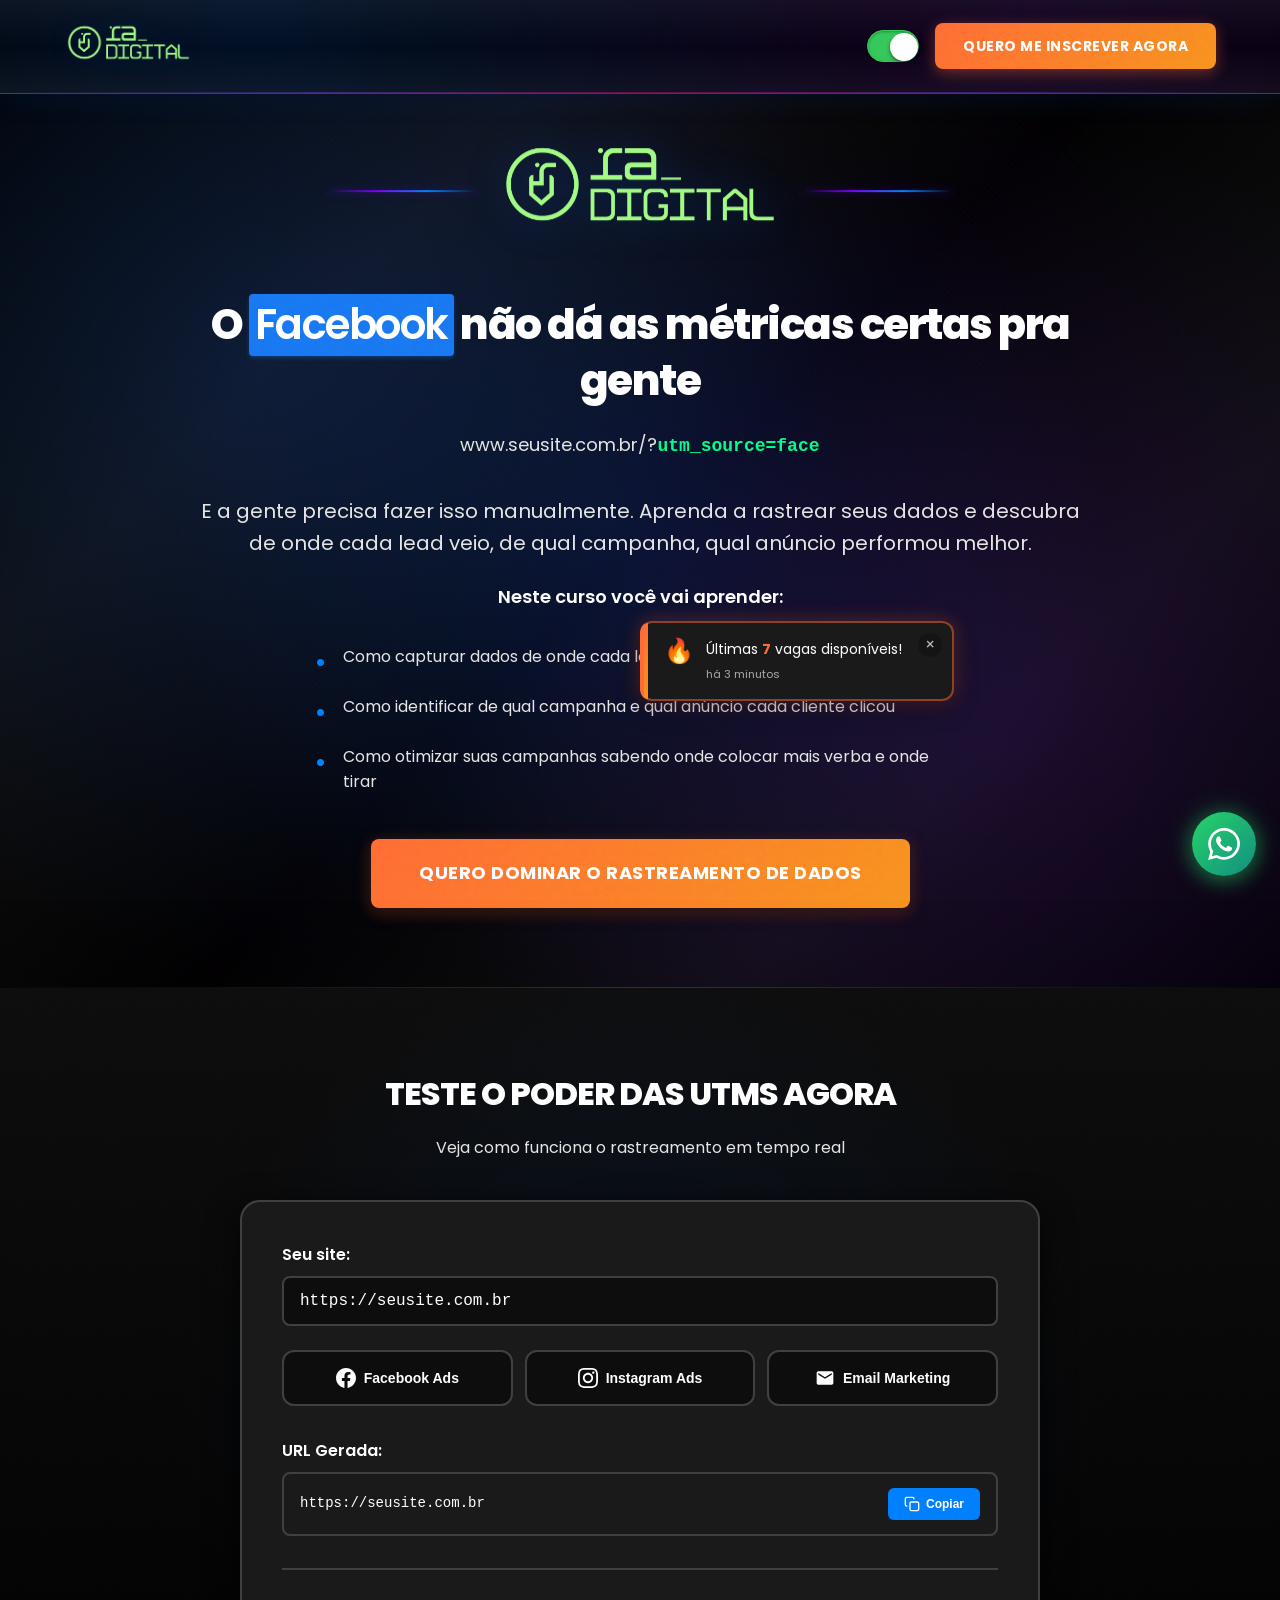
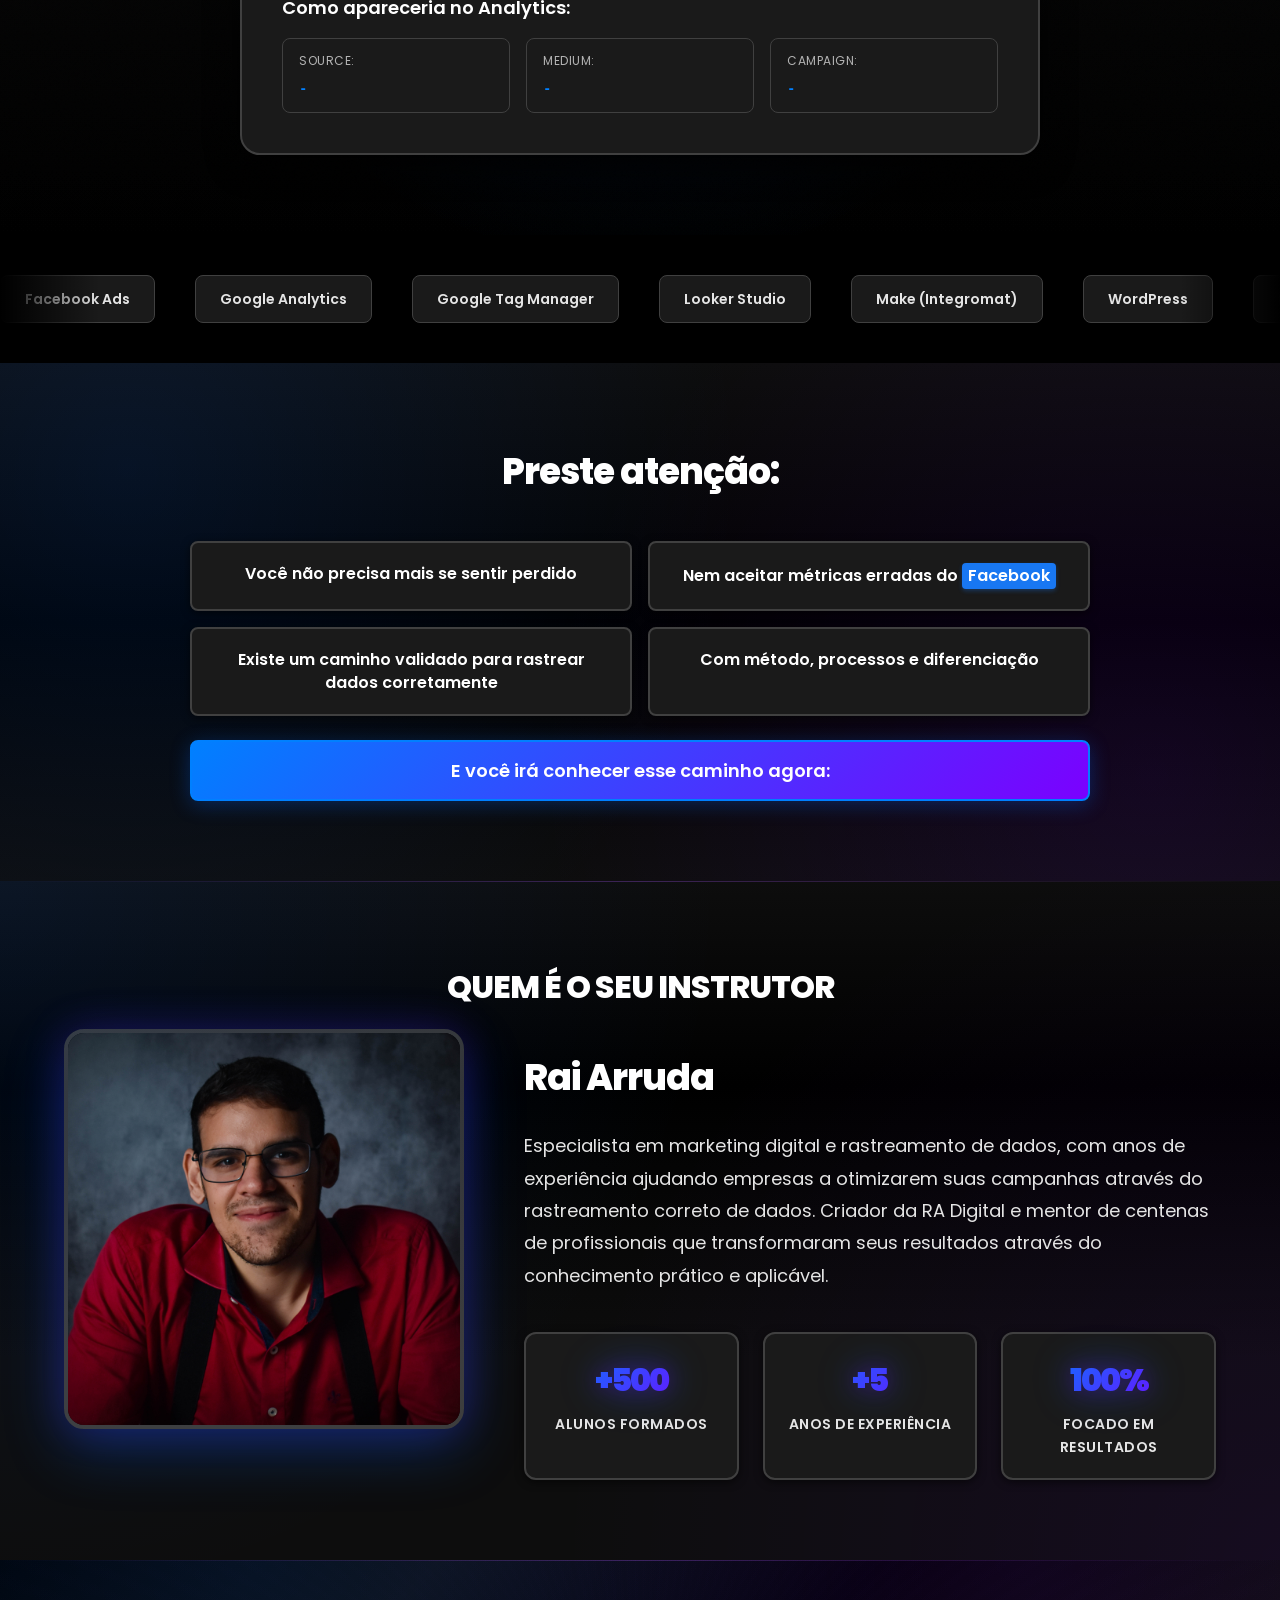
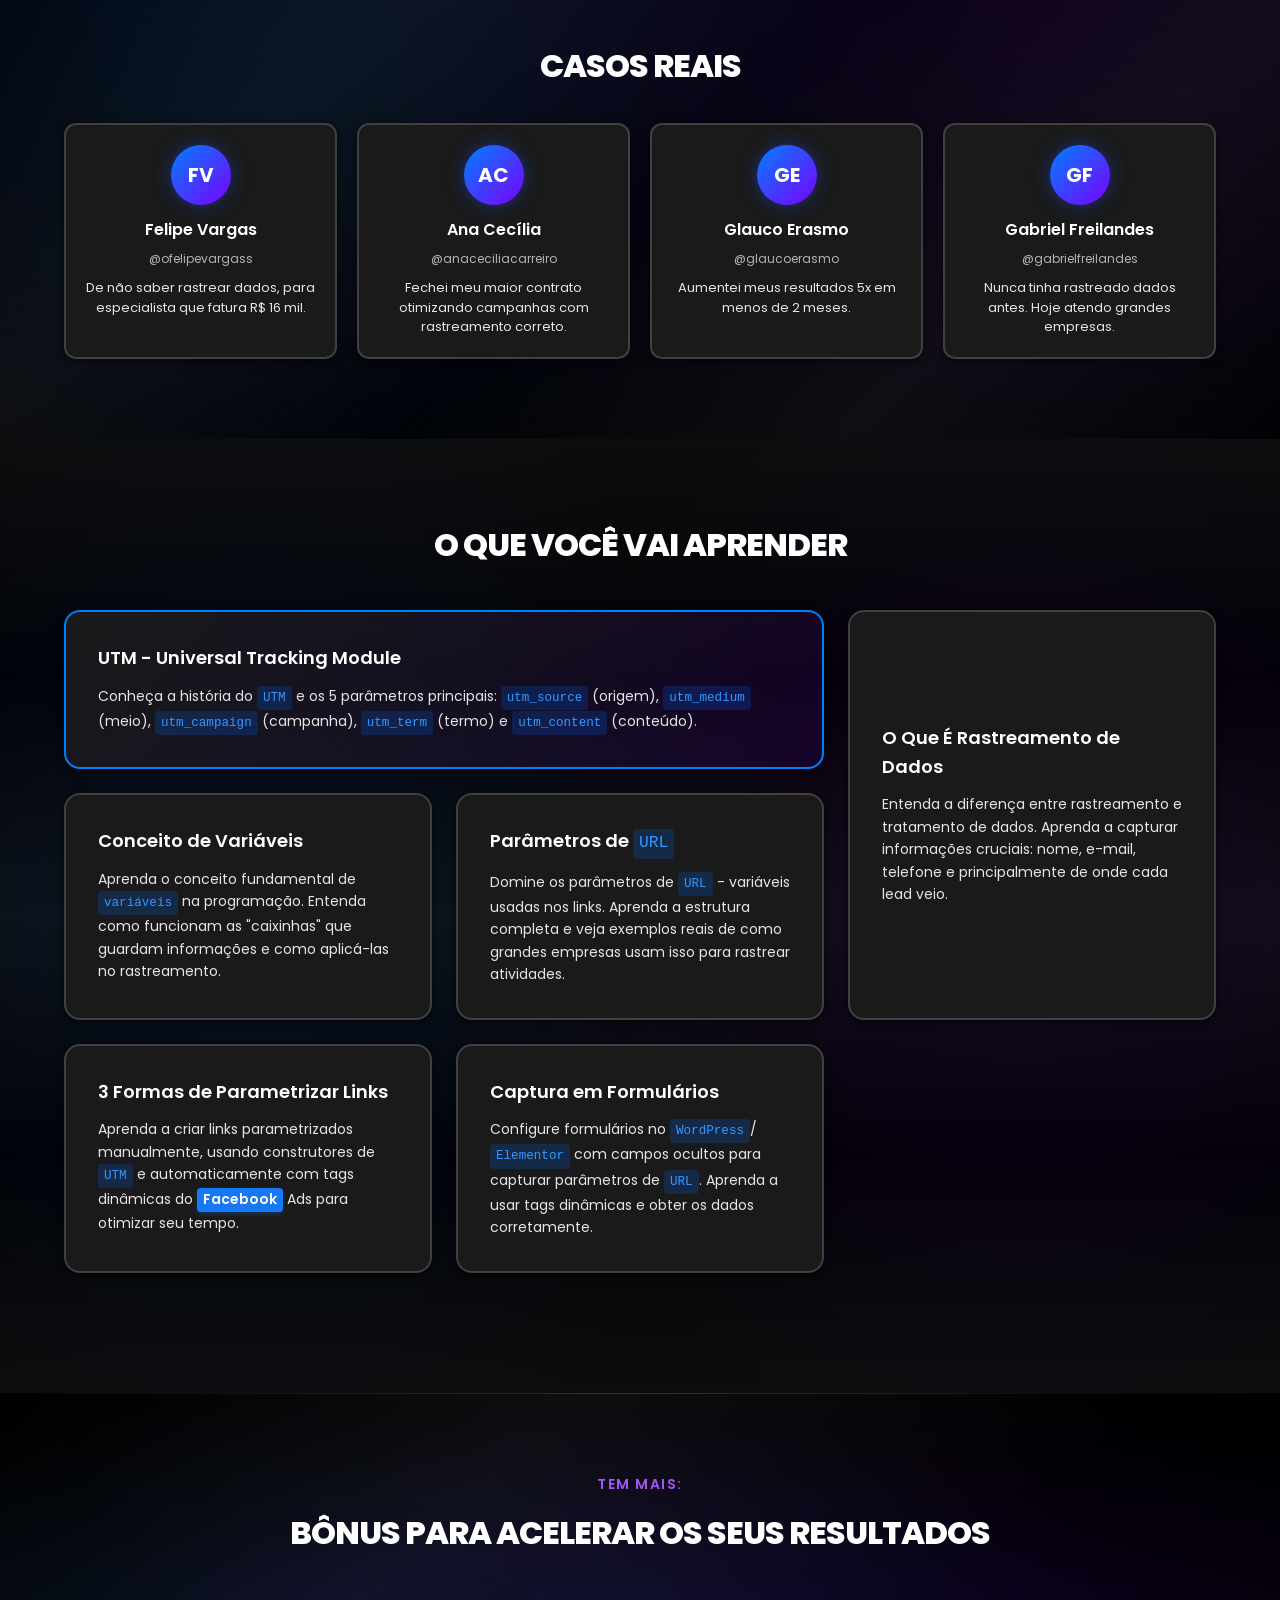
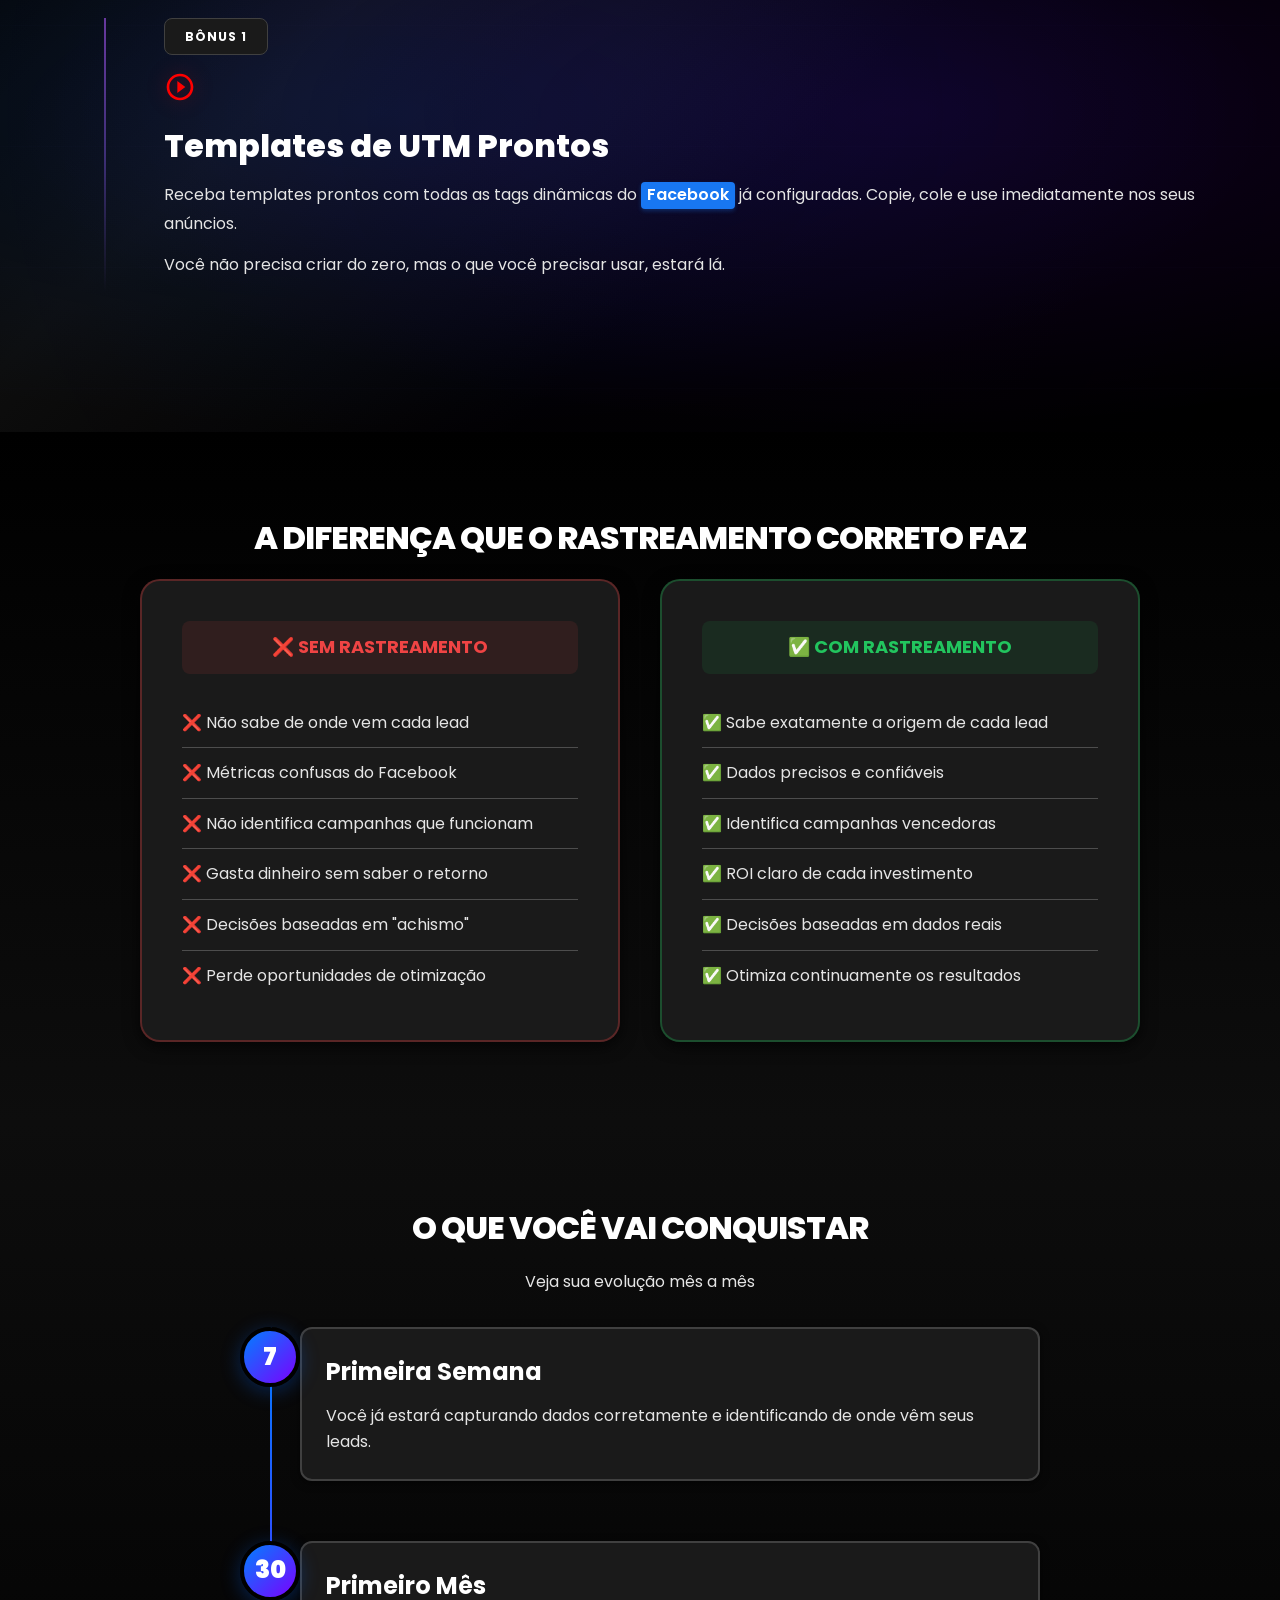
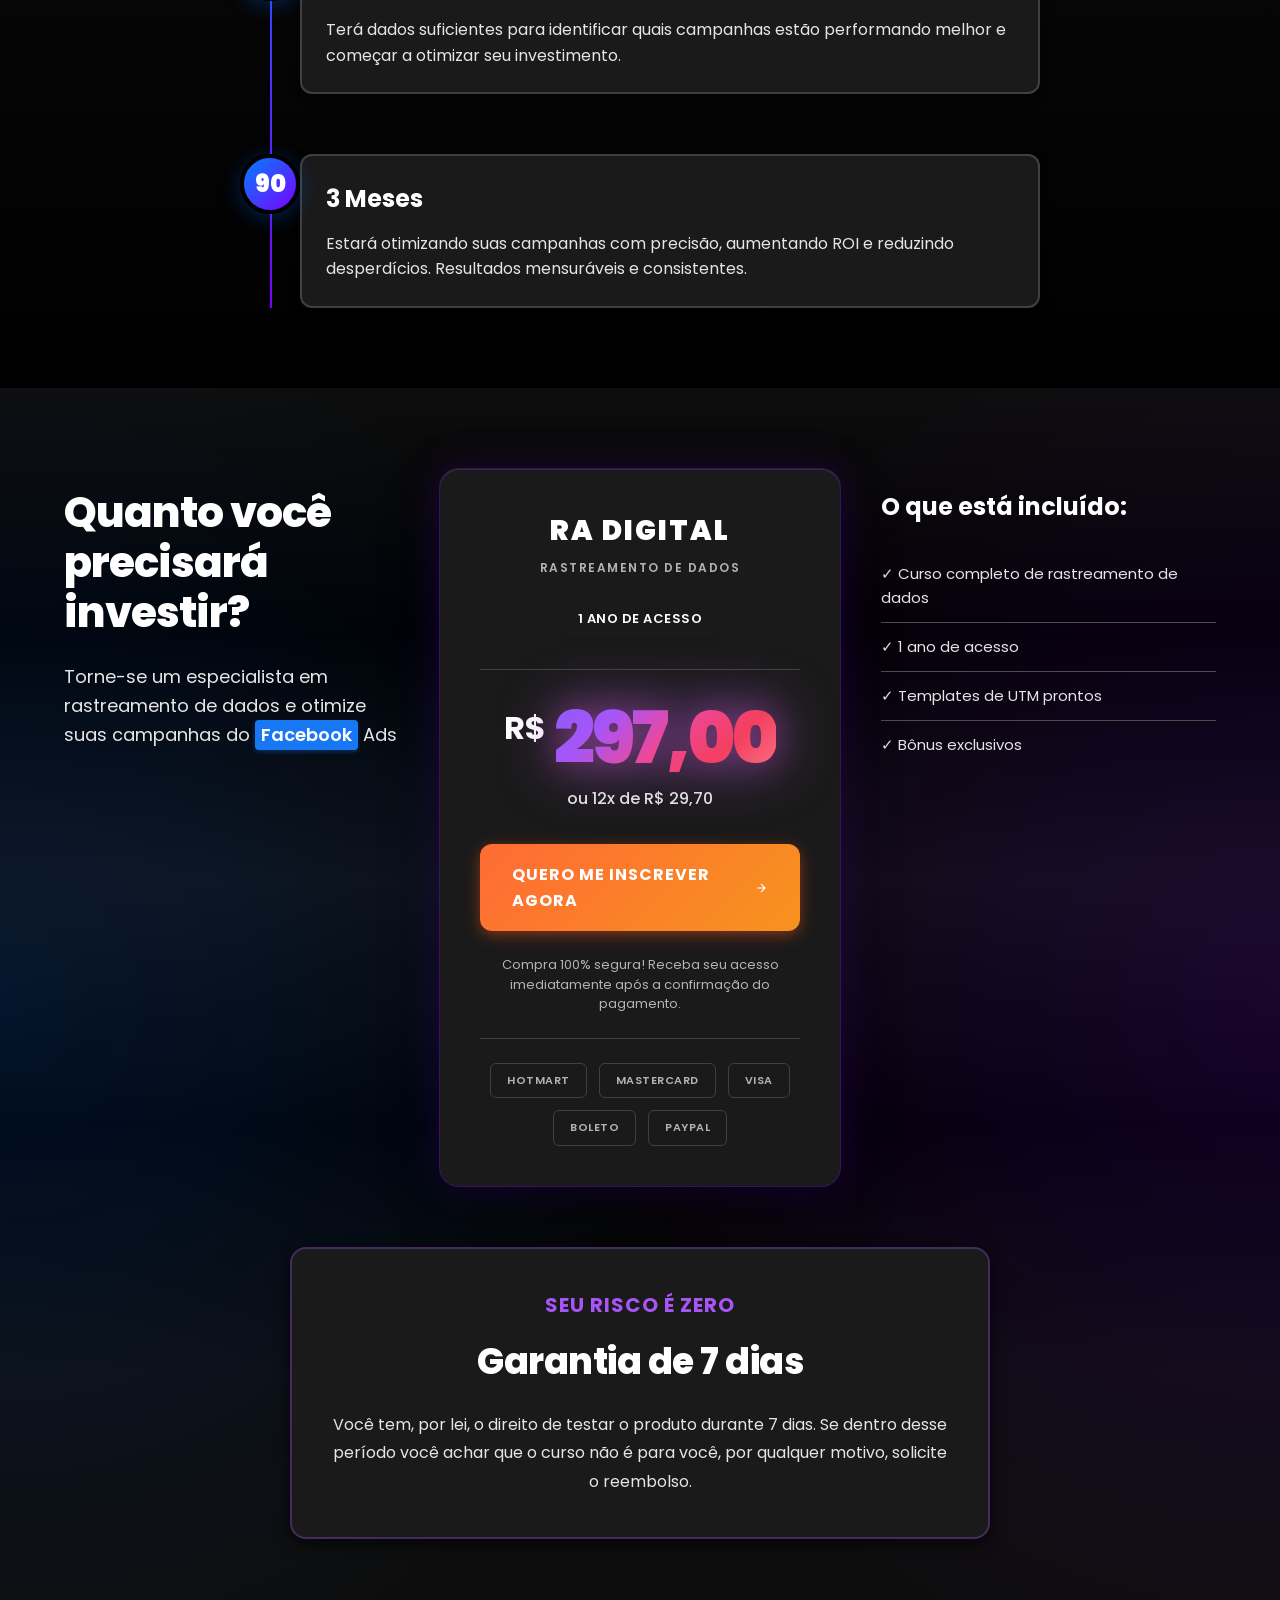
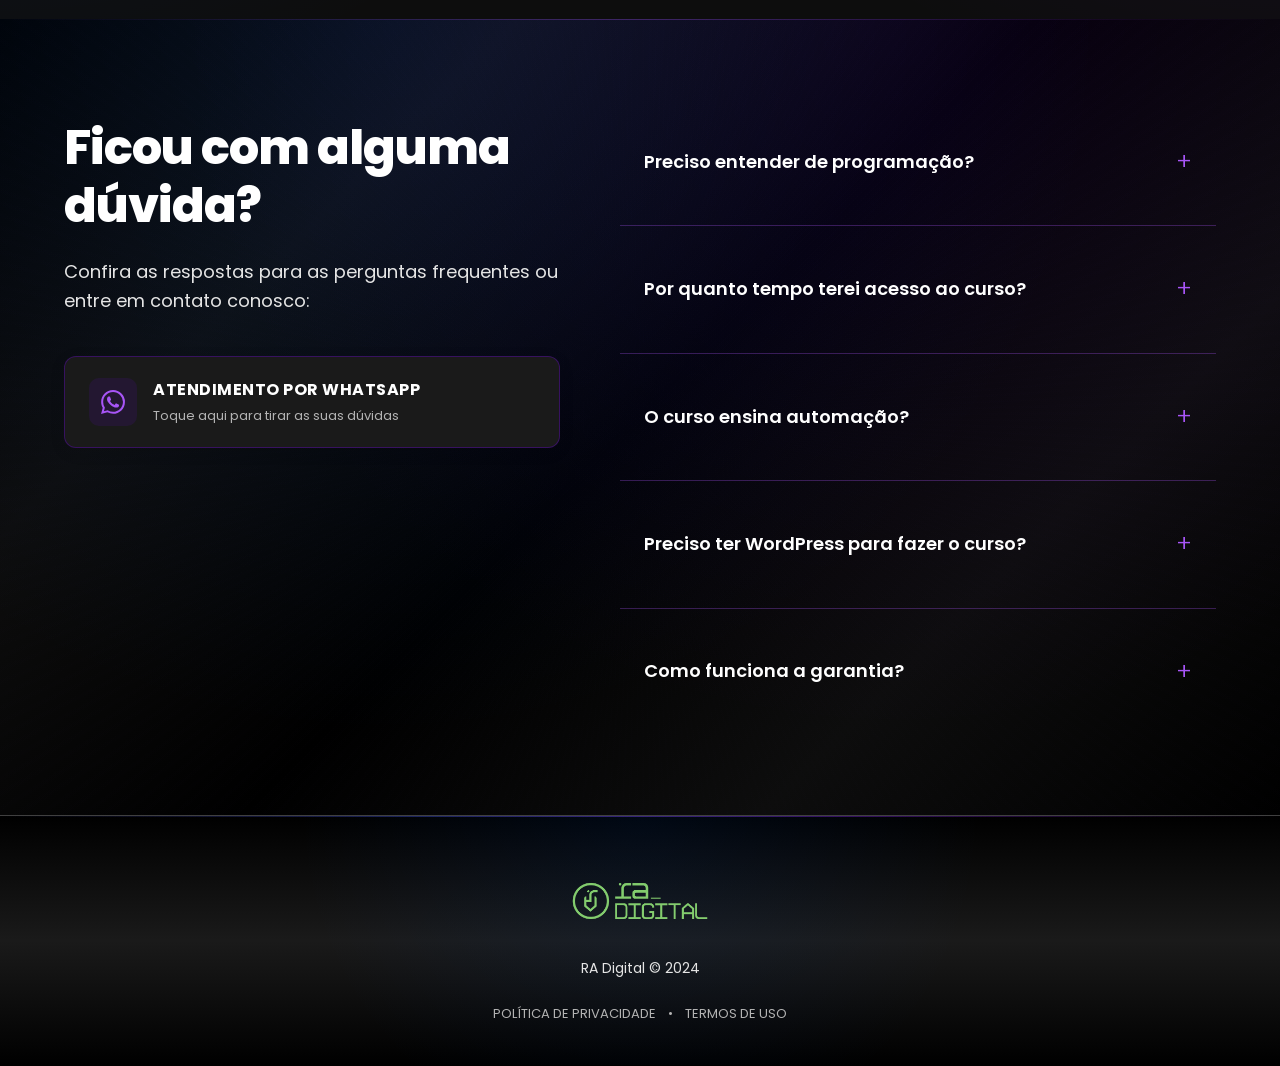
==== commit 9ac64dcd: "feat: implementação de melhorias modernas - efeitos visuais premium, captura avançada de dados do us" ====
--- a/index.html
+++ b/index.html
@@ -25,6 +25,9 @@
     <!-- End Google Tag Manager -->
 </head>
 <body>
+    <!-- Noise Overlay -->
+    <div class="noise-overlay"></div>
+    
     <!-- SVG Filters para borda animada -->
     <svg class="svg-container" style="position: absolute; width: 0; height: 0;">
         <defs>
@@ -84,6 +87,9 @@
                 <h1 class="hero-title">
                     O <span class="facebook-highlight">Facebook</span> não dá as métricas certas pra gente
                 </h1>
+                <div class="hero-typewriter">
+                    <span class="typewriter-url">www.seusite.com.br/?</span><span class="typewriter-code highlight-text"></span>
+                </div>
                 <p class="hero-subtitle">
                     E a gente precisa fazer isso manualmente. Aprenda a rastrear seus dados e descubra de onde cada lead veio, de qual campanha, qual anúncio performou melhor.
                 </p>
@@ -102,6 +108,94 @@
         </div>
     </section>
 
+    <!-- Demonstração Interativa de UTMs -->
+    <section class="utm-demo">
+        <div class="container">
+            <h2 class="section-title">Teste o Poder das UTMs Agora</h2>
+            <p class="section-description">Veja como funciona o rastreamento em tempo real</p>
+            
+            <div class="utm-builder">
+                <div class="utm-builder-input">
+                    <label for="utm-base-url">Seu site:</label>
+                    <input type="text" id="utm-base-url" placeholder="https://seusite.com.br" value="https://seusite.com.br">
+                </div>
+                
+                <div class="utm-builder-buttons">
+                    <button class="utm-source-btn" data-source="facebook" data-medium="cpc" data-campaign="vendas">
+                        <svg width="20" height="20" viewBox="0 0 24 24" fill="currentColor">
+                            <path d="M24 12.073c0-6.627-5.373-12-12-12s-12 5.373-12 12c0 5.99 4.388 10.954 10.125 11.854v-8.385H7.078v-3.47h3.047V9.43c0-3.007 1.792-4.669 4.533-4.669 1.312 0 2.686.235 2.686.235v2.953H15.83c-1.491 0-1.956.925-1.956 1.874v2.25h3.328l-.532 3.47h-2.796v8.385C19.612 23.027 24 18.062 24 12.073z"/>
+                        </svg>
+                        Facebook Ads
+                    </button>
+                    <button class="utm-source-btn" data-source="instagram" data-medium="cpc" data-campaign="vendas">
+                        <svg width="20" height="20" viewBox="0 0 24 24" fill="currentColor">
+                            <path d="M12 2.163c3.204 0 3.584.012 4.85.07 3.252.148 4.771 1.691 4.919 4.919.058 1.265.069 1.645.069 4.849 0 3.205-.012 3.584-.069 4.849-.149 3.225-1.664 4.771-4.919 4.919-1.266.058-1.644.07-4.85.07-3.204 0-3.584-.012-4.849-.07-3.26-.149-4.771-1.699-4.919-4.92-.058-1.265-.07-1.644-.07-4.849 0-3.204.013-3.583.07-4.849.149-3.227 1.664-4.771 4.919-4.919 1.266-.057 1.645-.069 4.849-.069zm0-2.163c-3.259 0-3.667.014-4.947.072-4.358.2-6.78 2.618-6.98 6.98-.059 1.281-.073 1.689-.073 4.948 0 3.259.014 3.668.072 4.948.2 4.358 2.618 6.78 6.98 6.98 1.281.058 1.689.072 4.948.072 3.259 0 3.668-.014 4.948-.072 4.354-.2 6.782-2.618 6.979-6.98.059-1.28.073-1.689.073-4.948 0-3.259-.014-3.667-.072-4.947-.196-4.354-2.617-6.78-6.979-6.98-1.281-.059-1.69-.073-4.949-.073zm0 5.838c-3.403 0-6.162 2.759-6.162 6.162s2.759 6.163 6.162 6.163 6.162-2.759 6.162-6.163c0-3.403-2.759-6.162-6.162-6.162zm0 10.162c-2.209 0-4-1.79-4-4 0-2.209 1.791-4 4-4s4 1.791 4 4c0 2.21-1.791 4-4 4zm6.406-11.845c-.796 0-1.441.645-1.441 1.44s.645 1.44 1.441 1.44c.795 0 1.439-.645 1.439-1.44s-.644-1.44-1.439-1.44z"/>
+                        </svg>
+                        Instagram Ads
+                    </button>
+                    <button class="utm-source-btn" data-source="email" data-medium="email" data-campaign="newsletter">
+                        <svg width="20" height="20" viewBox="0 0 24 24" fill="currentColor">
+                            <path d="M20 4H4c-1.1 0-1.99.9-1.99 2L2 18c0 1.1.9 2 2 2h16c1.1 0 2-.9 2-2V6c0-1.1-.9-2-2-2zm0 4l-8 5-8-5V6l8 5 8-5v2z"/>
+                        </svg>
+                        Email Marketing
+                    </button>
+                </div>
+                
+                <div class="utm-result">
+                    <label>URL Gerada:</label>
+                    <div class="utm-result-box">
+                        <code id="utm-result-url" class="utm-url-code">https://seusite.com.br</code>
+                        <button class="utm-copy-btn" id="utm-copy-btn">
+                            <svg width="16" height="16" viewBox="0 0 24 24" fill="none" stroke="currentColor" stroke-width="2">
+                                <rect x="9" y="9" width="13" height="13" rx="2" ry="2"></rect>
+                                <path d="M5 15H4a2 2 0 0 1-2-2V4a2 2 0 0 1 2-2h9a2 2 0 0 1 2 2v1"></path>
+                            </svg>
+                            Copiar
+                        </button>
+                    </div>
+                </div>
+                
+                <div class="utm-preview">
+                    <h3>Como apareceria no Analytics:</h3>
+                    <div class="utm-preview-data">
+                        <div class="utm-preview-item">
+                            <span class="utm-preview-label">Source:</span>
+                            <code class="utm-preview-value" id="preview-source">-</code>
+                        </div>
+                        <div class="utm-preview-item">
+                            <span class="utm-preview-label">Medium:</span>
+                            <code class="utm-preview-value" id="preview-medium">-</code>
+                        </div>
+                        <div class="utm-preview-item">
+                            <span class="utm-preview-label">Campaign:</span>
+                            <code class="utm-preview-value" id="preview-campaign">-</code>
+                        </div>
+                    </div>
+                </div>
+            </div>
+        </div>
+    </section>
+
+    <!-- Logos Marquee -->
+    <section class="logos-marquee">
+        <div class="marquee-container">
+            <div class="marquee-track">
+                <div class="marquee-item">Facebook Ads</div>
+                <div class="marquee-item">Google Analytics</div>
+                <div class="marquee-item">Google Tag Manager</div>
+                <div class="marquee-item">Looker Studio</div>
+                <div class="marquee-item">Make (Integromat)</div>
+                <div class="marquee-item">WordPress</div>
+                <div class="marquee-item">Elementor</div>
+                <div class="marquee-item">Facebook Ads</div>
+                <div class="marquee-item">Google Analytics</div>
+                <div class="marquee-item">Google Tag Manager</div>
+                <div class="marquee-item">Looker Studio</div>
+                <div class="marquee-item">Make (Integromat)</div>
+            </div>
+        </div>
+    </section>
+
     <!-- Atenção Section -->
     <section class="atencao">
         <div class="container">
@@ -195,30 +289,30 @@
     <section class="conteudo-curso">
         <div class="container">
             <h2 class="section-title">O QUE VOCÊ VAI APRENDER</h2>
-            <div class="conteudo-grid">
-                <div class="conteudo-item">
+            <div class="conteudo-grid bento-grid">
+                <div class="conteudo-item bento-item bento-featured spotlight-card">
+                    <h3>UTM - Universal Tracking Module</h3>
+                    <p>Conheça a história do <code class="code-term">UTM</code> e os 5 parâmetros principais: <code class="code-term">utm_source</code> (origem), <code class="code-term">utm_medium</code> (meio), <code class="code-term">utm_campaign</code> (campanha), <code class="code-term">utm_term</code> (termo) e <code class="code-term">utm_content</code> (conteúdo).</p>
+                </div>
+                <div class="conteudo-item bento-item bento-vertical spotlight-card">
                     <h3>O Que É Rastreamento de Dados</h3>
                     <p>Entenda a diferença entre rastreamento e tratamento de dados. Aprenda a capturar informações cruciais: nome, e-mail, telefone e principalmente de onde cada lead veio.</p>
                 </div>
-                <div class="conteudo-item">
+                <div class="conteudo-item bento-item spotlight-card">
                     <h3>Conceito de Variáveis</h3>
-                    <p>Aprenda o conceito fundamental de variáveis na programação. Entenda como funcionam as "caixinhas" que guardam informações e como aplicá-las no rastreamento.</p>
-                </div>
-                <div class="conteudo-item">
-                    <h3>Parâmetros de URL</h3>
-                    <p>Domine os parâmetros de URL - variáveis usadas nos links. Aprenda a estrutura completa e veja exemplos reais de como grandes empresas usam isso para rastrear atividades.</p>
-                </div>
-                <div class="conteudo-item">
-                    <h3>UTM - Universal Tracking Module</h3>
-                    <p>Conheça a história do UTM e os 5 parâmetros principais: utm_source (origem), utm_medium (meio), utm_campaign (campanha), utm_term (termo) e utm_content (conteúdo).</p>
-                </div>
-                <div class="conteudo-item">
+                    <p>Aprenda o conceito fundamental de <code class="code-term">variáveis</code> na programação. Entenda como funcionam as "caixinhas" que guardam informações e como aplicá-las no rastreamento.</p>
+                </div>
+                <div class="conteudo-item bento-item spotlight-card">
+                    <h3>Parâmetros de <code class="code-term">URL</code></h3>
+                    <p>Domine os parâmetros de <code class="code-term">URL</code> - variáveis usadas nos links. Aprenda a estrutura completa e veja exemplos reais de como grandes empresas usam isso para rastrear atividades.</p>
+                </div>
+                <div class="conteudo-item bento-item spotlight-card">
                     <h3>3 Formas de Parametrizar Links</h3>
-                    <p>Aprenda a criar links parametrizados manualmente, usando construtores de UTM e automaticamente com tags dinâmicas do <span class="facebook-highlight">Facebook</span> Ads para otimizar seu tempo.</p>
-                </div>
-                <div class="conteudo-item">
+                    <p>Aprenda a criar links parametrizados manualmente, usando construtores de <code class="code-term">UTM</code> e automaticamente com tags dinâmicas do <span class="facebook-highlight">Facebook</span> Ads para otimizar seu tempo.</p>
+                </div>
+                <div class="conteudo-item bento-item spotlight-card">
                     <h3>Captura em Formulários</h3>
-                    <p>Configure formulários no WordPress/Elementor com campos ocultos para capturar parâmetros de URL. Aprenda a usar tags dinâmicas e obter os dados corretamente.</p>
+                    <p>Configure formulários no <code class="code-term">WordPress</code>/<code class="code-term">Elementor</code> com campos ocultos para capturar parâmetros de <code class="code-term">URL</code>. Aprenda a usar tags dinâmicas e obter os dados corretamente.</p>
                 </div>
             </div>
         </div>
@@ -231,7 +325,7 @@
             <h2 class="section-title">Bônus para acelerar os seus resultados</h2>
             <div class="bonus-timeline">
                 <div class="bonus-timeline-line"></div>
-                <div class="bonus-item-modern">
+                <div class="bonus-item-modern spotlight-card">
                     <div class="bonus-badge">BÔNUS 1</div>
                     <div class="bonus-content">
                         <div class="bonus-icon-modern">
@@ -332,7 +426,7 @@
                 <div class="preco-center">
                     <div class="preco-card-wrapper">
                         <div class="preco-card-border-outer">
-                            <div class="preco-card-modern">
+                            <div class="preco-card-modern border-beam-card">
                                 <div class="preco-card-glow-layer-1"></div>
                                 <div class="preco-card-glow-layer-2"></div>
                                 <div class="preco-card-overlay-1"></div>
@@ -425,7 +519,7 @@
                 <!-- Coluna Direita: Perguntas FAQ -->
                 <div class="faq-right">
                     <div class="faq-list">
-                <div class="faq-item">
+                <div class="faq-item spotlight-card">
                     <div class="faq-question">
                         <h3>Preciso entender de programação?</h3>
                         <span class="faq-icon">+</span>
@@ -434,7 +528,7 @@
                         <p>Não! O curso foi desenvolvido para iniciantes. Você vai aprender desde os conceitos básicos de variáveis até a implementação prática completa, sem necessidade de conhecimento prévio em programação.</p>
                     </div>
                 </div>
-                <div class="faq-item">
+                <div class="faq-item spotlight-card">
                     <div class="faq-question">
                         <h3>Por quanto tempo terei acesso ao curso?</h3>
                         <span class="faq-icon">+</span>
@@ -443,7 +537,7 @@
                         <p>Você tem acesso por 1 ano! Durante esse período, pode assistir quantas vezes quiser e receber todas as atualizações do curso.</p>
                     </div>
                 </div>
-                <div class="faq-item">
+                <div class="faq-item spotlight-card">
                     <div class="faq-question">
                         <h3>O curso ensina automação?</h3>
                         <span class="faq-icon">+</span>
@@ -452,7 +546,7 @@
                         <p>Sim! O curso inclui uma automação simples com Make (gratuito até 1000 requisições/mês) para integração automática com planilhas, permitindo que você tenha seus dados organizados sem trabalho manual e possa analisar o desempenho das suas campanhas do <span class="facebook-highlight">Facebook</span> Ads.</p>
                     </div>
                 </div>
-                <div class="faq-item">
+                <div class="faq-item spotlight-card">
                     <div class="faq-question">
                         <h3>Preciso ter WordPress para fazer o curso?</h3>
                         <span class="faq-icon">+</span>
@@ -461,7 +555,7 @@
                         <p>O curso é focado em WordPress com Elementor, que é a plataforma mais popular. Mas os conceitos podem ser aplicados em outras plataformas que tenham formulários com campos ocultos.</p>
                     </div>
                 </div>
-                <div class="faq-item">
+                <div class="faq-item spotlight-card">
                     <div class="faq-question">
                         <h3>Como funciona a garantia?</h3>
                         <span class="faq-icon">+</span>
--- a/styles.css
+++ b/styles.css
@@ -1623,18 +1623,38 @@
     opacity: 0.3;
 }
 
+/* Bento Grid Moderno */
 .conteudo-grid {
     display: grid;
-    grid-template-columns: repeat(3, 1fr);
-    gap: 20px;
-    margin-top: 32px;
+    grid-template-columns: repeat(1, 1fr);
+    gap: 24px;
+    max-width: 1000px;
+    margin: 40px auto;
     position: relative;
     z-index: 1;
-    max-width: 1000px;
-    margin-left: auto;
-    margin-right: auto;
-}
-
+}
+
+/* No Desktop, cria o layout assimétrico */
+@media (min-width: 768px) {
+    .conteudo-grid {
+        grid-template-columns: repeat(3, 1fr);
+        grid-template-rows: repeat(2, auto);
+    }
+
+    /* Item de destaque (UTM - 4º item) ocupa 2 colunas */
+    .conteudo-item:nth-child(1) { 
+        grid-column: span 2;
+        background: linear-gradient(135deg, var(--bg-card) 0%, rgba(123, 0, 255, 0.1) 100%);
+    }
+
+    /* Item alto (2º item) ocupa 2 linhas */
+    .conteudo-item:nth-child(2) {
+        grid-row: span 2;
+        display: flex;
+        flex-direction: column;
+        justify-content: center;
+    }
+}
 
 .conteudo-item {
     background: var(--bg-card);
@@ -1643,6 +1663,9 @@
     border: 2px solid var(--border-color);
     transition: var(--transition);
     box-shadow: var(--shadow-sm);
+    position: relative;
+    overflow: hidden;
+    height: 100%;
 }
 
 .conteudo-item:nth-child(odd):hover {
@@ -3008,6 +3031,15 @@
     
     .conteudo-grid {
         grid-template-columns: repeat(2, 1fr);
+        grid-template-rows: auto;
+    }
+    
+    .conteudo-item:nth-child(1) {
+        grid-column: span 2;
+    }
+    
+    .conteudo-item:nth-child(2) {
+        grid-row: span 1;
     }
 
     .cta-title {
@@ -4110,3 +4142,625 @@
         grid-template-columns: 1fr;
     }
 }
+
+/* ============================================
+   MELHORIAS MODERNAS 2025
+   ============================================ */
+
+/* 1. Tipografia Monospace para Termos Técnicos */
+@import url('https://fonts.googleapis.com/css2?family=JetBrains+Mono:wght@400;500;600;700&display=swap');
+
+.code-term {
+    font-family: 'JetBrains Mono', 'Fira Code', 'Courier New', monospace;
+    background: rgba(0, 102, 255, 0.1);
+    color: #0066FF;
+    padding: 2px 6px;
+    border-radius: 4px;
+    font-size: 0.9em;
+    font-weight: 500;
+    display: inline-block;
+}
+
+[data-theme="dark"] .code-term {
+    background: rgba(0, 102, 255, 0.2);
+    color: #3399FF;
+}
+
+/* 2. Hero Typewriter Effect */
+.hero-typewriter {
+    margin: 24px 0;
+    text-align: center;
+    min-height: 40px;
+}
+
+.typewriter-url {
+    font-family: 'Poppins', sans-serif;
+    font-size: 18px;
+    color: var(--text-secondary);
+}
+
+.typewriter-code {
+    font-family: 'JetBrains Mono', 'Fira Code', monospace;
+    color: #00ff88;
+    font-size: 18px;
+    font-weight: 600;
+}
+
+[data-theme="dark"] .typewriter-code {
+    color: #00ff88;
+}
+
+/* 3. Demonstração Interativa de UTMs */
+.utm-demo {
+    padding: 80px 0;
+    background: 
+        radial-gradient(circle at 50% 50%, rgba(0, 102, 255, 0.1) 0%, transparent 60%),
+        linear-gradient(180deg, var(--bg-secondary) 0%, var(--bg-primary) 100%);
+    position: relative;
+    overflow: hidden;
+}
+
+.utm-demo::before {
+    content: '';
+    position: absolute;
+    top: 0;
+    left: 0;
+    right: 0;
+    bottom: 0;
+    background-image: url("data:image/svg+xml,%3Csvg viewBox='0 0 400 400' xmlns='http://www.w3.org/2000/svg'%3E%3Cfilter id='noiseFilter'%3E%3CfeTurbulence type='fractalNoise' baseFrequency='0.9' numOctaves='4' stitchTiles='stitch'/%3E%3C/filter%3E%3Crect width='100%25' height='100%25' filter='url(%23noiseFilter)'/%3E%3C/svg%3E");
+    opacity: 0.03;
+    mix-blend-mode: overlay;
+    pointer-events: none;
+}
+
+.utm-builder {
+    max-width: 800px;
+    margin: 40px auto 0;
+    background: var(--bg-card);
+    border-radius: 20px;
+    padding: 40px;
+    border: 2px solid var(--border-color);
+    box-shadow: var(--shadow-lg);
+    position: relative;
+    z-index: 1;
+}
+
+.utm-builder-input {
+    margin-bottom: 24px;
+}
+
+.utm-builder-input label {
+    display: block;
+    font-weight: 600;
+    margin-bottom: 8px;
+    color: var(--text-primary);
+}
+
+.utm-builder-input input {
+    width: 100%;
+    padding: 14px 16px;
+    border: 2px solid var(--border-color);
+    border-radius: 8px;
+    background: var(--bg-secondary);
+    color: var(--text-primary);
+    font-size: 16px;
+    font-family: 'JetBrains Mono', monospace;
+    transition: var(--transition);
+}
+
+.utm-builder-input input:focus {
+    outline: none;
+    border-color: var(--blue-vibrant);
+    box-shadow: 0 0 0 3px rgba(0, 102, 255, 0.1);
+}
+
+.utm-builder-buttons {
+    display: flex;
+    gap: 12px;
+    margin-bottom: 32px;
+    flex-wrap: wrap;
+}
+
+.utm-source-btn {
+    flex: 1;
+    min-width: 150px;
+    padding: 16px 24px;
+    background: var(--bg-secondary);
+    border: 2px solid var(--border-color);
+    border-radius: 12px;
+    color: var(--text-primary);
+    font-weight: 600;
+    font-size: 14px;
+    cursor: pointer;
+    transition: all 0.3s cubic-bezier(0.25, 0.1, 0.25, 1);
+    display: flex;
+    align-items: center;
+    justify-content: center;
+    gap: 8px;
+}
+
+.utm-source-btn:hover {
+    border-color: var(--blue-vibrant);
+    background: rgba(0, 102, 255, 0.1);
+    transform: translateY(-2px);
+    box-shadow: 0 4px 12px rgba(0, 102, 255, 0.2);
+}
+
+.utm-source-btn.active {
+    background: linear-gradient(135deg, var(--blue-vibrant) 0%, var(--purple-vibrant) 100%);
+    border-color: var(--blue-vibrant);
+    color: white;
+    box-shadow: 0 4px 15px rgba(0, 102, 255, 0.4);
+}
+
+.utm-result {
+    margin-bottom: 32px;
+}
+
+.utm-result label {
+    display: block;
+    font-weight: 600;
+    margin-bottom: 8px;
+    color: var(--text-primary);
+}
+
+.utm-result-box {
+    display: flex;
+    gap: 12px;
+    align-items: center;
+    background: var(--bg-tertiary);
+    border: 2px solid var(--border-color);
+    border-radius: 8px;
+    padding: 14px 16px;
+}
+
+.utm-url-code {
+    flex: 1;
+    font-family: 'JetBrains Mono', monospace;
+    font-size: 14px;
+    color: var(--text-primary);
+    word-break: break-all;
+    line-height: 1.5;
+}
+
+.utm-copy-btn {
+    padding: 8px 16px;
+    background: var(--blue-vibrant);
+    color: white;
+    border: none;
+    border-radius: 6px;
+    font-size: 12px;
+    font-weight: 600;
+    cursor: pointer;
+    display: flex;
+    align-items: center;
+    gap: 6px;
+    transition: var(--transition);
+    flex-shrink: 0;
+}
+
+.utm-copy-btn:hover {
+    background: var(--blue-dark);
+    transform: scale(1.05);
+}
+
+.utm-copy-btn.copied {
+    background: var(--success-color);
+}
+
+.utm-preview {
+    padding-top: 24px;
+    border-top: 2px solid var(--border-color);
+}
+
+.utm-preview h3 {
+    font-size: 18px;
+    font-weight: 600;
+    margin-bottom: 16px;
+    color: var(--text-primary);
+}
+
+.utm-preview-data {
+    display: grid;
+    grid-template-columns: repeat(3, 1fr);
+    gap: 16px;
+}
+
+.utm-preview-item {
+    background: var(--bg-tertiary);
+    padding: 12px 16px;
+    border-radius: 8px;
+    border: 1px solid var(--border-color);
+}
+
+.utm-preview-label {
+    display: block;
+    font-size: 12px;
+    color: var(--text-tertiary);
+    margin-bottom: 4px;
+    text-transform: uppercase;
+    letter-spacing: 0.5px;
+}
+
+.utm-preview-value {
+    font-family: 'JetBrains Mono', monospace;
+    font-size: 14px;
+    color: var(--blue-vibrant);
+    font-weight: 600;
+}
+
+/* 4. Logos Marquee (Scroll Infinito) */
+.logos-marquee {
+    padding: 40px 0;
+    background: var(--bg-primary);
+    overflow: hidden;
+    position: relative;
+}
+
+.logos-marquee::before,
+.logos-marquee::after {
+    content: '';
+    position: absolute;
+    top: 0;
+    width: 100px;
+    height: 100%;
+    z-index: 2;
+    pointer-events: none;
+}
+
+.logos-marquee::before {
+    left: 0;
+    background: linear-gradient(to right, var(--bg-primary), transparent);
+}
+
+.logos-marquee::after {
+    right: 0;
+    background: linear-gradient(to left, var(--bg-primary), transparent);
+}
+
+.marquee-container {
+    overflow: hidden;
+    width: 100%;
+}
+
+.marquee-track {
+    display: flex;
+    gap: 40px;
+    animation: marquee 30s linear infinite;
+    width: fit-content;
+}
+
+.marquee-item {
+    flex-shrink: 0;
+    padding: 12px 24px;
+    background: var(--bg-card);
+    border: 1px solid var(--border-color);
+    border-radius: 8px;
+    font-weight: 600;
+    color: var(--text-secondary);
+    font-size: 14px;
+    white-space: nowrap;
+    transition: var(--transition);
+}
+
+.marquee-item:hover {
+    color: var(--text-primary);
+    border-color: var(--blue-vibrant);
+    transform: translateY(-2px);
+}
+
+@keyframes marquee {
+    0% {
+        transform: translateX(0);
+    }
+    100% {
+        transform: translateX(-50%);
+    }
+}
+
+/* 5. Bento Grid Layout */
+.bento-grid {
+    display: grid;
+    grid-template-columns: repeat(3, 1fr);
+    grid-template-rows: auto auto;
+    gap: 24px;
+    max-width: 1200px;
+}
+
+.bento-item {
+    background: var(--bg-card);
+    padding: 32px;
+    border-radius: 16px;
+    border: 2px solid var(--border-color);
+    transition: var(--transition);
+    box-shadow: var(--shadow-sm);
+}
+
+.bento-featured {
+    grid-column: span 2;
+    background: linear-gradient(135deg, var(--bg-card) 0%, rgba(0, 102, 255, 0.05) 100%);
+    border-color: var(--blue-vibrant);
+}
+
+.bento-vertical {
+    grid-row: span 2;
+}
+
+.bento-item:hover {
+    transform: translateY(-4px);
+    border-color: var(--blue-vibrant);
+    box-shadow: 0 8px 24px rgba(0, 102, 255, 0.15);
+}
+
+.bento-featured:hover {
+    box-shadow: 0 8px 32px rgba(0, 102, 255, 0.25);
+}
+
+/* 6. Micro-interações Magnéticas */
+.btn-primary,
+.btn-primary-modern,
+.btn-nav {
+    position: relative;
+    transition: all 0.3s cubic-bezier(0.25, 0.1, 0.25, 1);
+}
+
+.btn-primary:hover,
+.btn-primary-modern:hover,
+.btn-nav:hover {
+    transform: translateY(-4px) scale(1.05);
+}
+
+/* Efeito magnético suave */
+@supports (pointer-events: auto) {
+    .btn-primary,
+    .btn-primary-modern,
+    .btn-nav {
+        will-change: transform;
+    }
+}
+
+/* 7. Noise Texture e Glassmorphism Refinado */
+.hero::before {
+    background-image: url("data:image/svg+xml,%3Csvg viewBox='0 0 400 400' xmlns='http://www.w3.org/2000/svg'%3E%3Cfilter id='noiseFilter'%3E%3CfeTurbulence type='fractalNoise' baseFrequency='0.9' numOctaves='4' stitchTiles='stitch'/%3E%3C/filter%3E%3Crect width='100%25' height='100%25' filter='url(%23noiseFilter)'/%3E%3C/svg%3E");
+    opacity: 0.05;
+    mix-blend-mode: overlay;
+}
+
+/* 8. Card Holográfico Interativo */
+.holographic-card {
+    position: relative;
+    overflow: hidden;
+    background: rgba(255, 255, 255, 0.05);
+    backdrop-filter: blur(10px);
+    border: 1px solid rgba(255, 255, 255, 0.1);
+    z-index: 1;
+}
+
+.holographic-card::before {
+    content: "";
+    position: absolute;
+    top: 0;
+    left: -100%;
+    width: 100%;
+    height: 100%;
+    background: linear-gradient(
+        90deg,
+        transparent,
+        rgba(255, 255, 255, 0.2),
+        rgba(0, 102, 255, 0.4),
+        rgba(123, 0, 255, 0.4),
+        rgba(255, 255, 255, 0.2),
+        transparent
+    );
+    transition: 0.5s;
+    transform: skewX(-25deg);
+    z-index: -1;
+}
+
+.holographic-card:hover::before {
+    left: 100%;
+    transition: 0.7s ease-in-out;
+}
+
+.holographic-content {
+    z-index: 2;
+    position: relative;
+}
+
+/* Responsivo - Melhorias Modernas */
+@media (max-width: 1024px) {
+    .bento-grid {
+        grid-template-columns: repeat(2, 1fr);
+    }
+    
+    .bento-featured {
+        grid-column: span 2;
+    }
+    
+    .bento-vertical {
+        grid-row: span 1;
+    }
+    
+    .utm-preview-data {
+        grid-template-columns: 1fr;
+    }
+}
+
+@media (max-width: 768px) {
+    .bento-grid {
+        grid-template-columns: 1fr;
+    }
+    
+    .bento-featured,
+    .bento-vertical {
+        grid-column: span 1;
+        grid-row: span 1;
+    }
+    
+    .utm-builder {
+        padding: 24px;
+    }
+    
+    .utm-builder-buttons {
+        flex-direction: column;
+    }
+    
+    .utm-source-btn {
+        width: 100%;
+    }
+    
+    .utm-result-box {
+        flex-direction: column;
+        align-items: flex-start;
+    }
+    
+    .utm-copy-btn {
+        width: 100%;
+        justify-content: center;
+    }
+}
+
+/* ============================================
+   EFEITOS VISUAIS PREMIUM 2025
+   ============================================ */
+
+/* 1. Efeito Spotlight Premium (Holofote no Mouse) */
+.spotlight-card {
+    position: relative;
+    overflow: hidden;
+}
+
+/* O brilho que segue o mouse */
+.spotlight-card::before {
+    content: "";
+    position: absolute;
+    top: 0;
+    left: 0;
+    width: 100%;
+    height: 100%;
+    background: radial-gradient(
+        600px circle at var(--mouse-x) var(--mouse-y),
+        rgba(255, 255, 255, 0.08),
+        transparent 40%
+    );
+    opacity: 0;
+    transition: opacity 0.3s;
+    pointer-events: none;
+    z-index: 2;
+}
+
+.spotlight-card:hover::before {
+    opacity: 1;
+}
+
+/* Borda iluminada sutil */
+.spotlight-card::after {
+    content: "";
+    position: absolute;
+    top: 0;
+    left: 0;
+    width: 100%;
+    height: 100%;
+    background: radial-gradient(
+        600px circle at var(--mouse-x) var(--mouse-y),
+        rgba(123, 0, 255, 0.4),
+        transparent 40%
+    );
+    opacity: 0;
+    z-index: 1;
+    pointer-events: none;
+    /* Máscara para mostrar apenas a borda */
+    -webkit-mask: 
+        linear-gradient(#fff 0 0) content-box, 
+        linear-gradient(#fff 0 0);
+    -webkit-mask-composite: xor;
+    mask-composite: exclude;
+    padding: 1px; /* Espessura da borda */
+    border-radius: inherit;
+}
+
+.spotlight-card:hover::after {
+    opacity: 1;
+}
+
+/* Conteúdo acima do brilho */
+.spotlight-card > * {
+    position: relative;
+    z-index: 3;
+}
+
+/* Ajuste para modo dark */
+[data-theme="dark"] .spotlight-card::before {
+    background: radial-gradient(
+        600px circle at var(--mouse-x) var(--mouse-y),
+        rgba(0, 102, 255, 0.12),
+        transparent 40%
+    );
+}
+
+[data-theme="dark"] .spotlight-card::after {
+    background: radial-gradient(
+        600px circle at var(--mouse-x) var(--mouse-y),
+        rgba(123, 0, 255, 0.5),
+        transparent 40%
+    );
+}
+
+/* 2. Border Beam Animado (Card de Preço) */
+.border-beam-card {
+    position: relative;
+}
+
+.border-beam-card::after {
+    content: "";
+    position: absolute;
+    top: 0;
+    left: 0;
+    right: 0;
+    bottom: 0;
+    border-radius: inherit;
+    border: 2px solid transparent;
+    background: linear-gradient(var(--bg-card), var(--bg-card)) padding-box,
+                linear-gradient(90deg, transparent 20%, var(--blue-vibrant), var(--purple-vibrant), transparent 80%) border-box;
+    -webkit-mask: linear-gradient(#fff 0 0) padding-box, linear-gradient(#fff 0 0);
+    -webkit-mask-composite: xor;
+    mask-composite: exclude;
+    background-size: 200% 100%;
+    animation: borderBeam 4s linear infinite;
+    pointer-events: none;
+    z-index: 0;
+}
+
+@keyframes borderBeam {
+    0% { 
+        background-position: 0% 50%; 
+    }
+    100% { 
+        background-position: 200% 50%; 
+    }
+}
+
+/* Garantir que o conteúdo fique acima do border beam */
+.border-beam-card .preco-card-content {
+    position: relative;
+    z-index: 1;
+}
+
+/* 3. Noise Overlay Cinematográfico */
+.noise-overlay {
+    position: fixed;
+    top: 0;
+    left: 0;
+    width: 100%;
+    height: 100%;
+    pointer-events: none;
+    z-index: 9999;
+    opacity: 0.05;
+    background-image: url("data:image/svg+xml,%3Csvg viewBox='0 0 200 200' xmlns='http://www.w3.org/2000/svg'%3E%3Cfilter id='noiseFilter'%3E%3CfeTurbulence type='fractalNoise' baseFrequency='0.65' numOctaves='3' stitchTiles='stitch'/%3E%3C/filter%3E%3Crect width='100%25' height='100%25' filter='url(%23noiseFilter)'/%3E%3C/svg%3E");
+    mix-blend-mode: overlay;
+}
+
+[data-theme="dark"] .noise-overlay {
+    opacity: 0.08;
+}
+
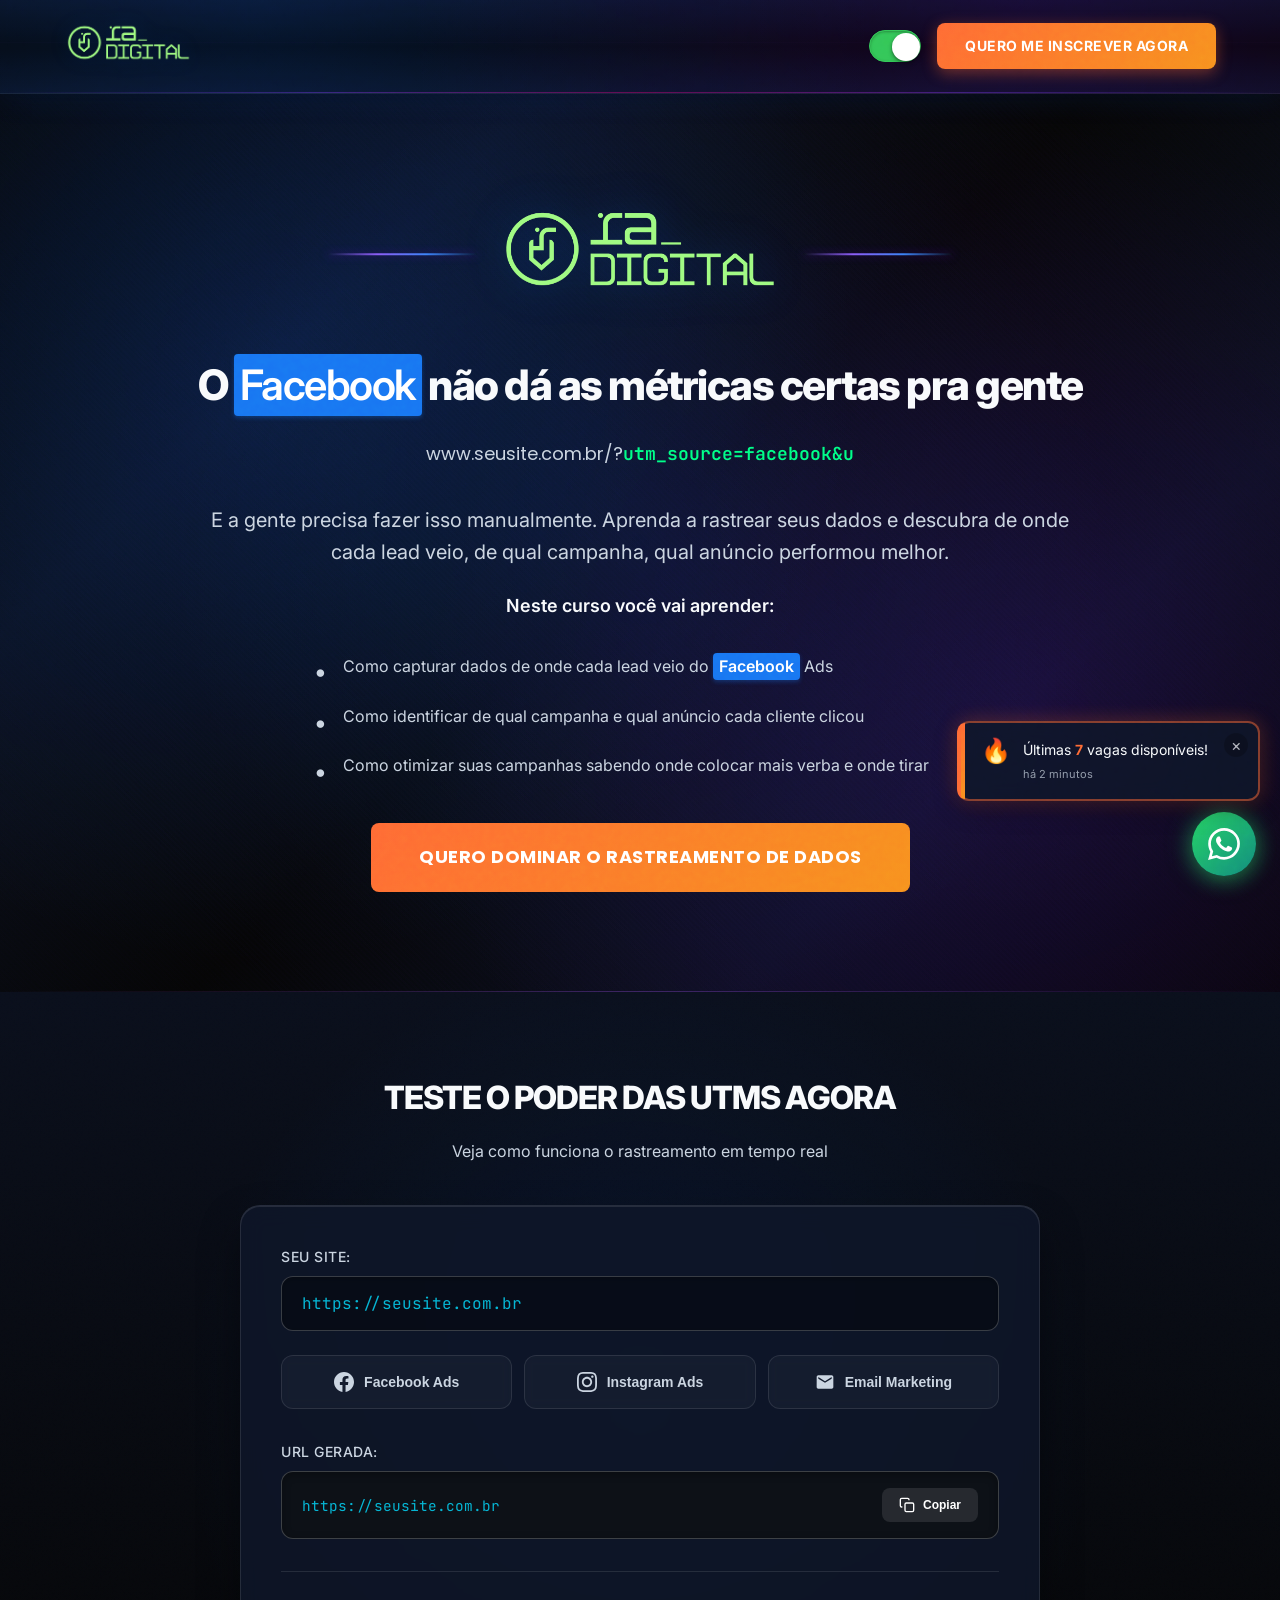
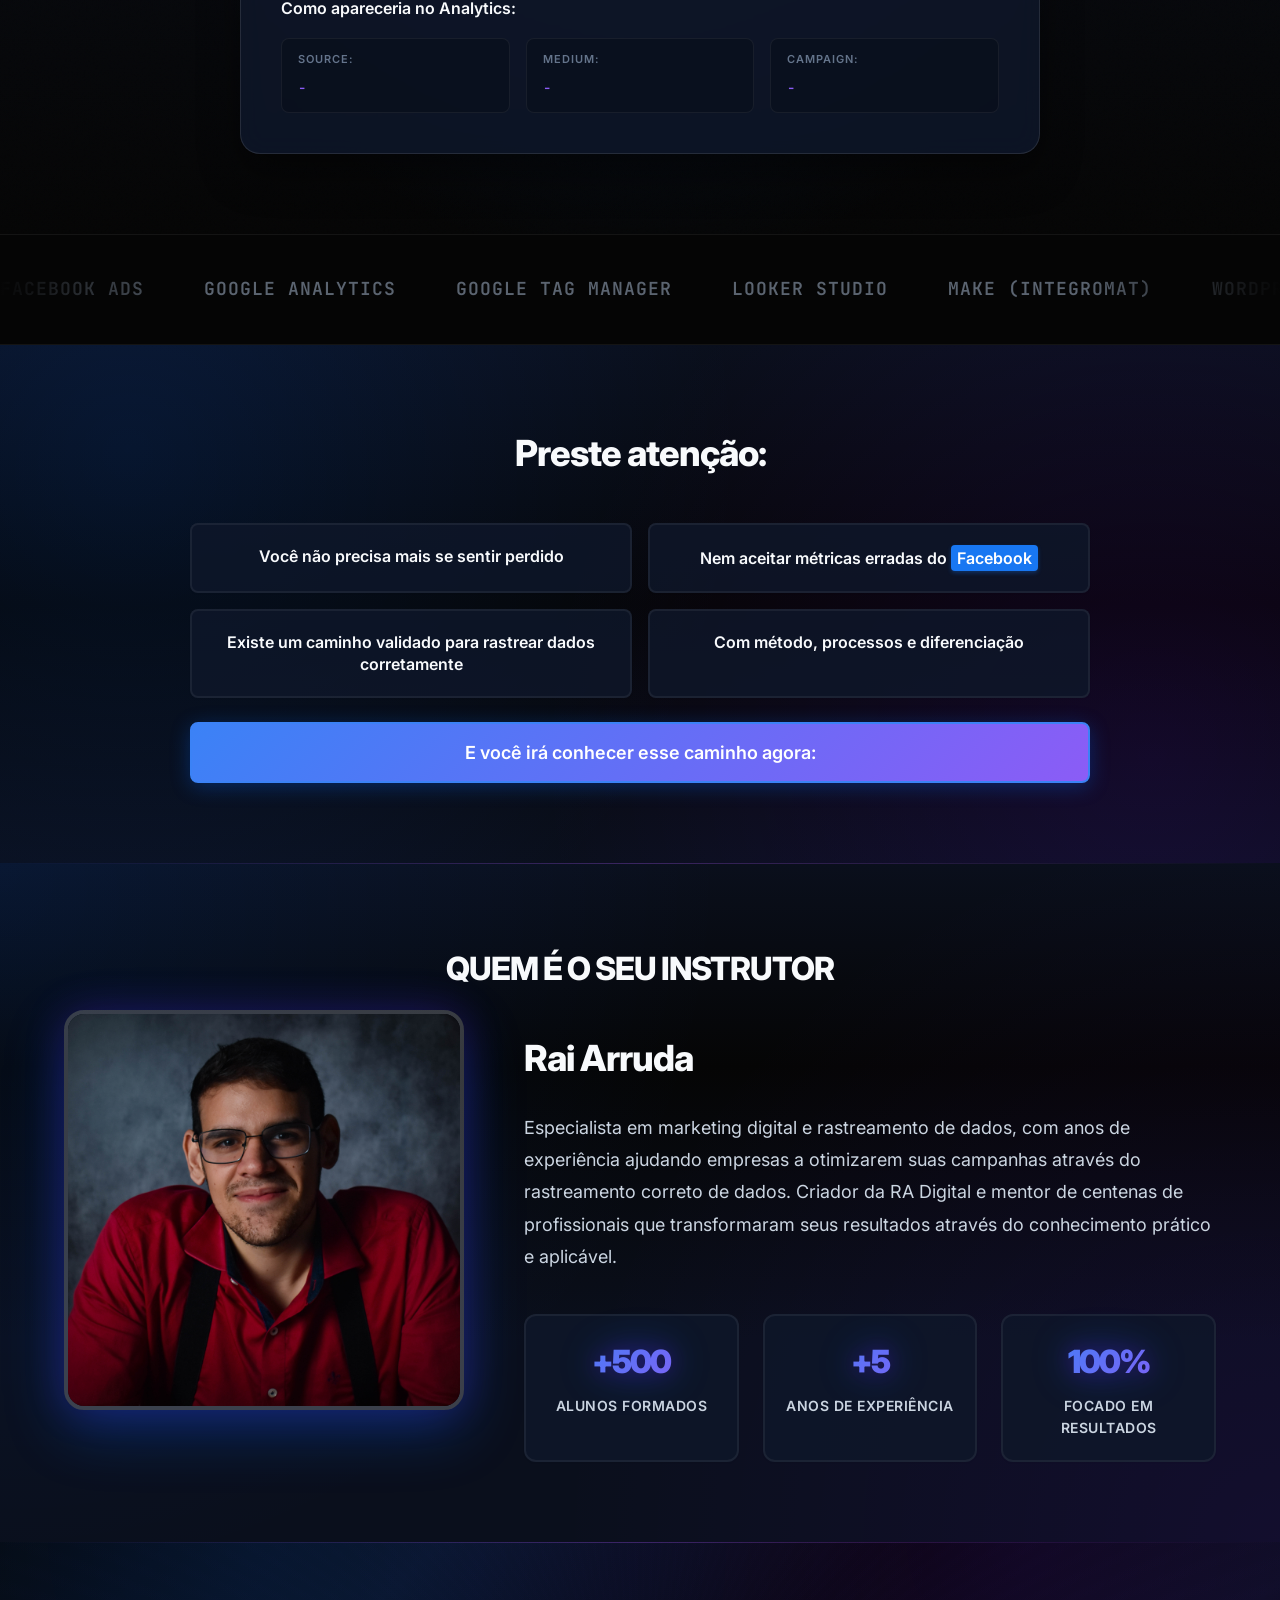
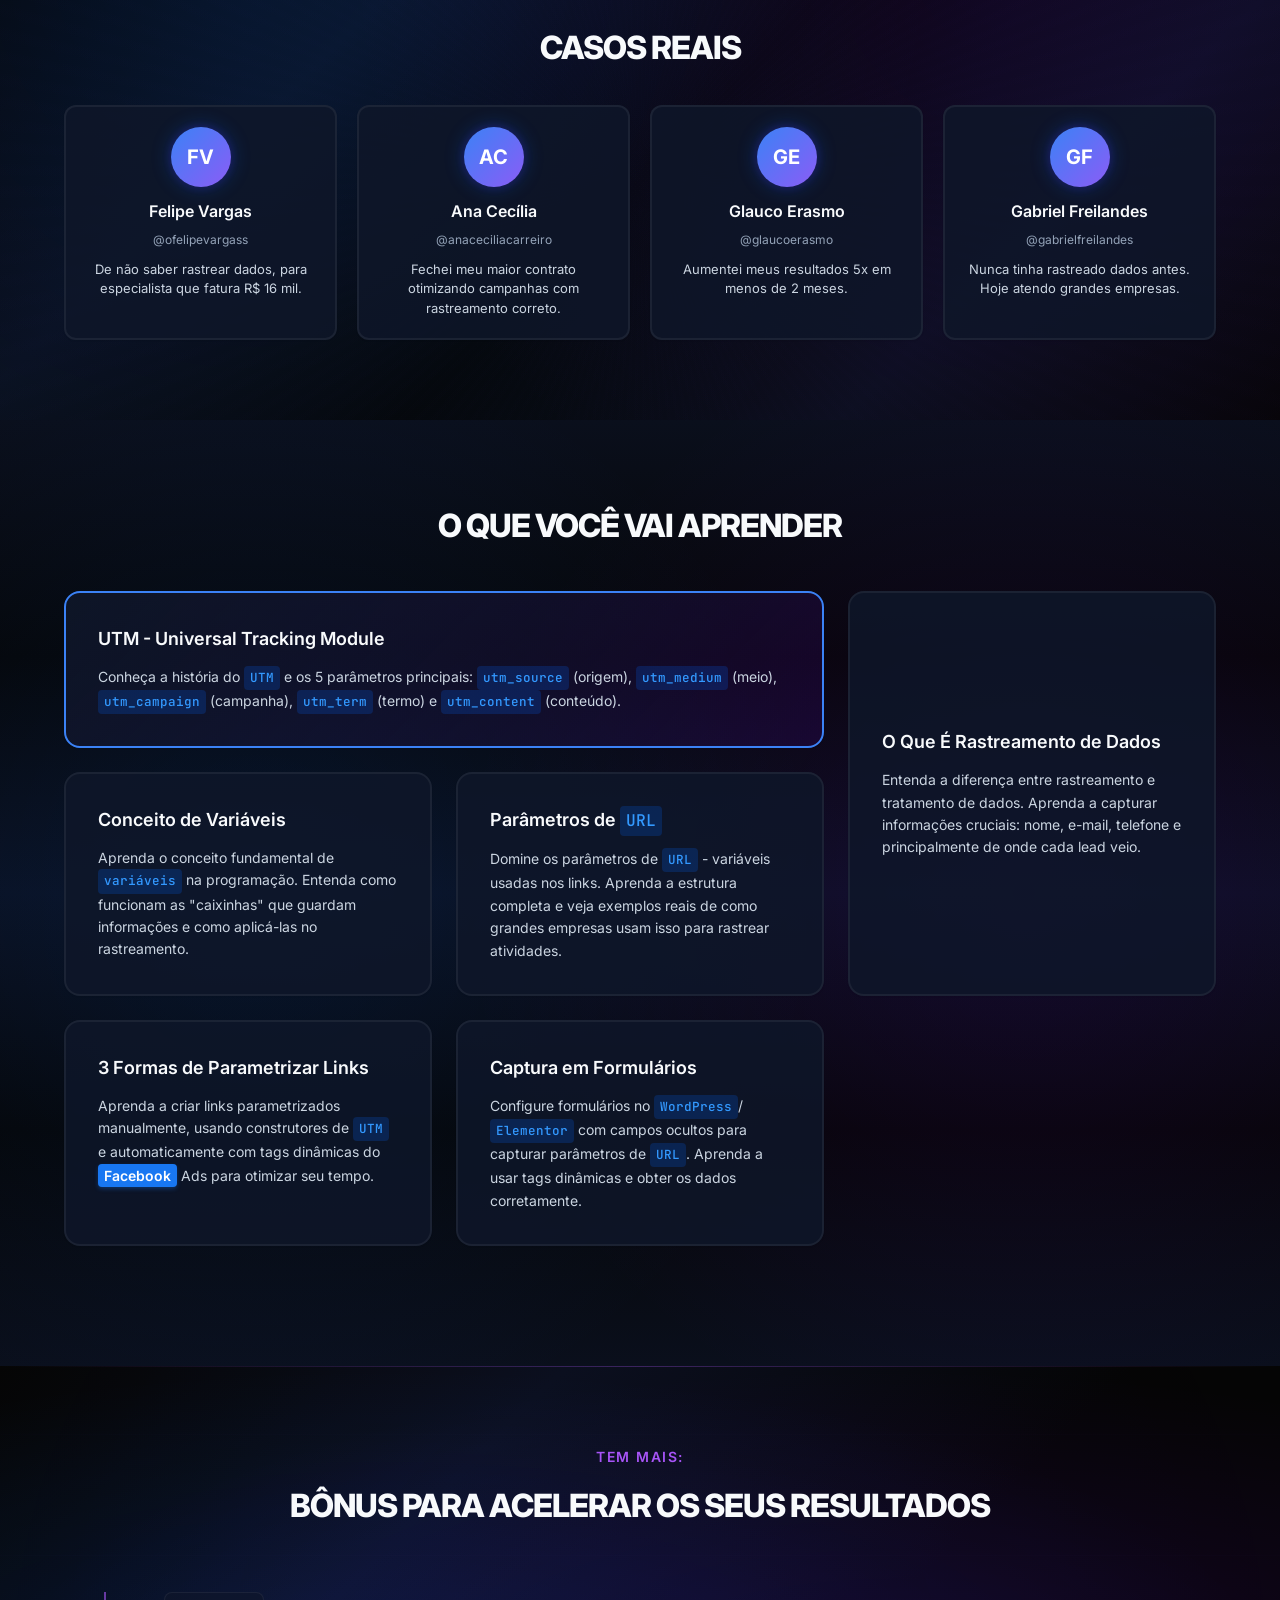
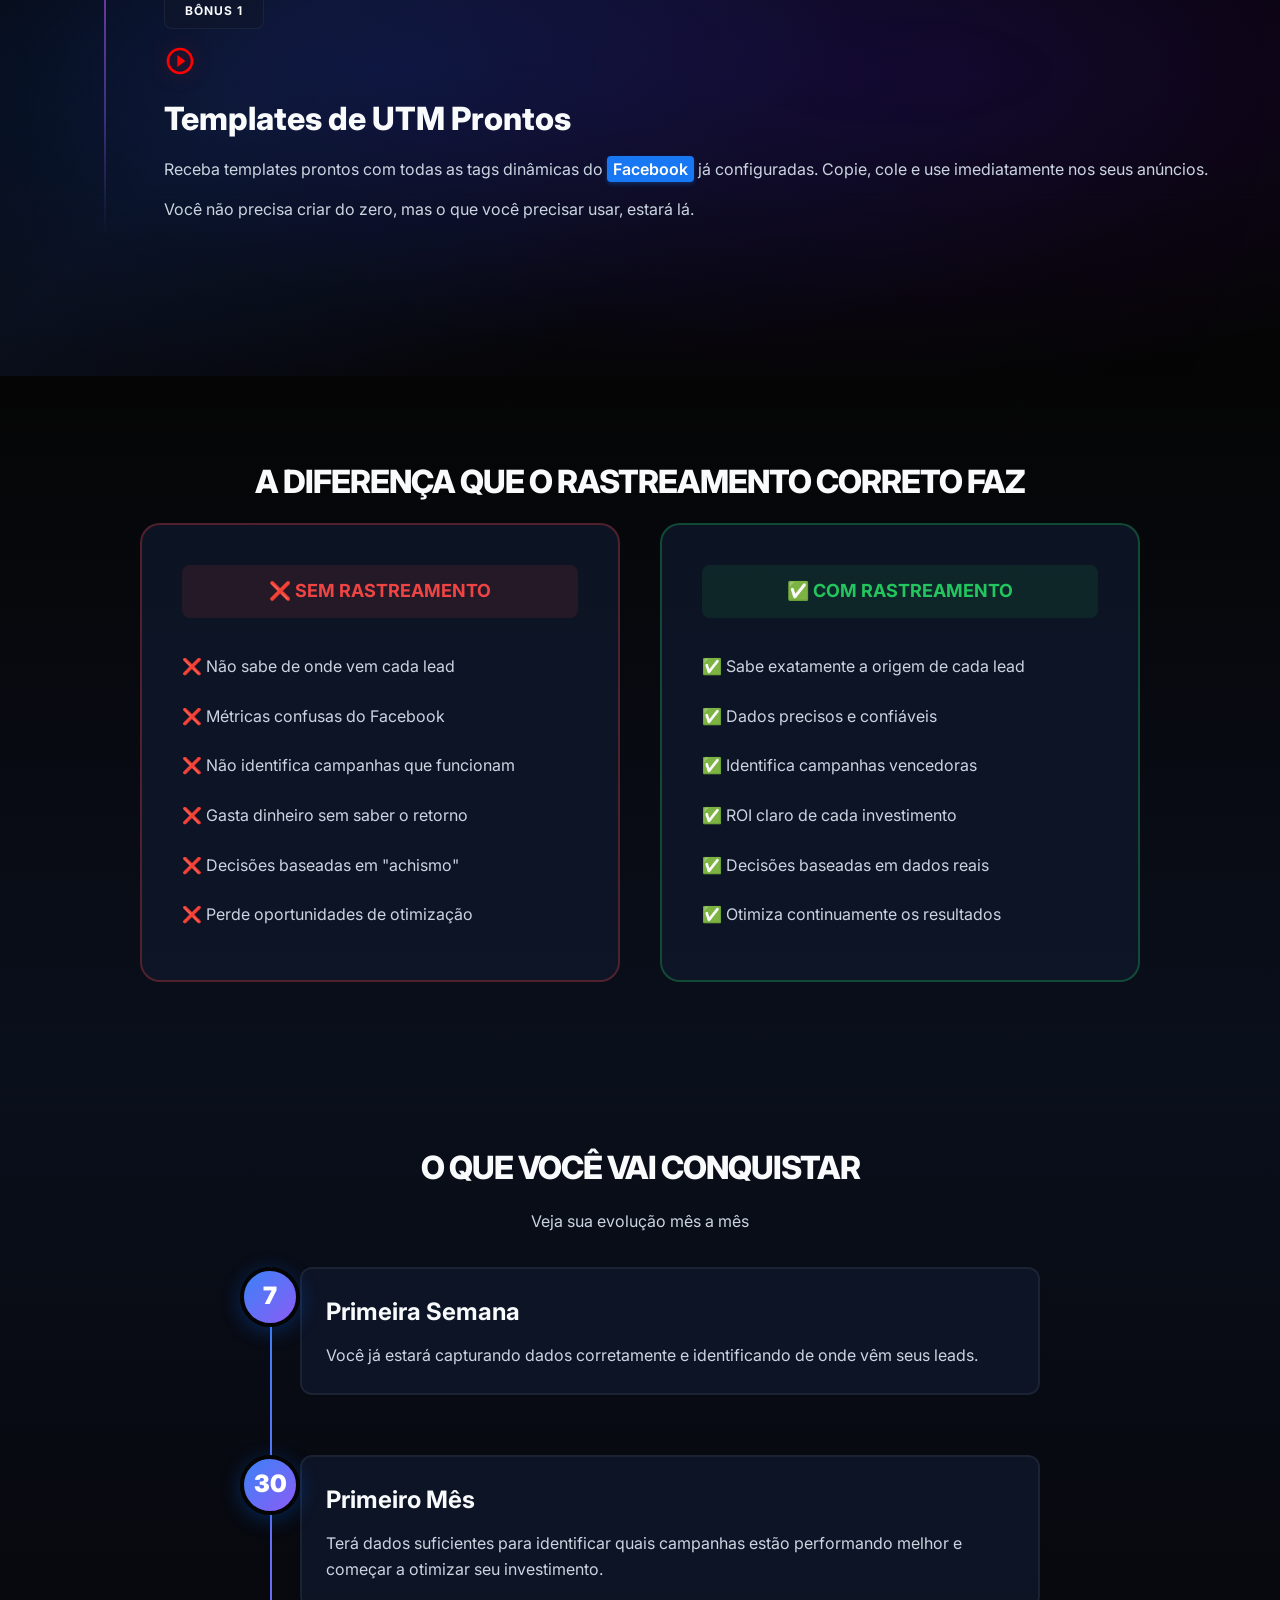
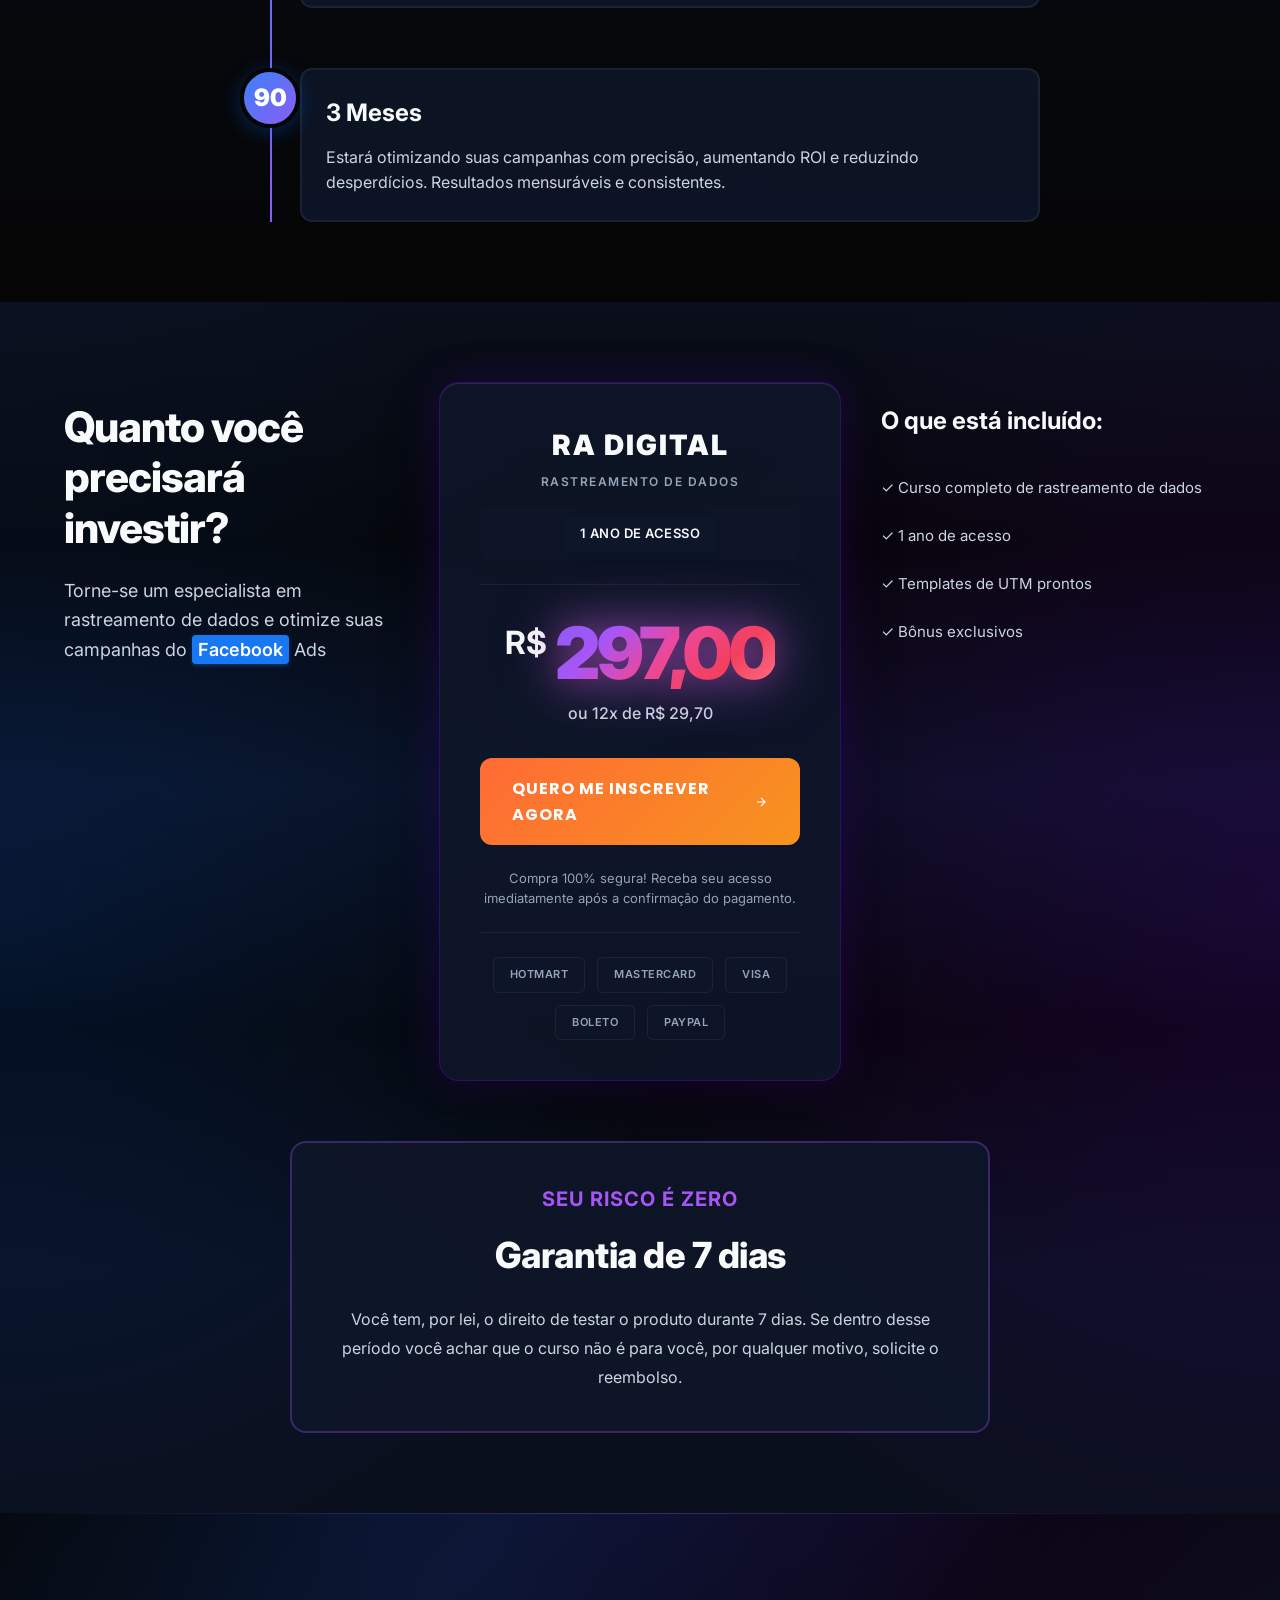
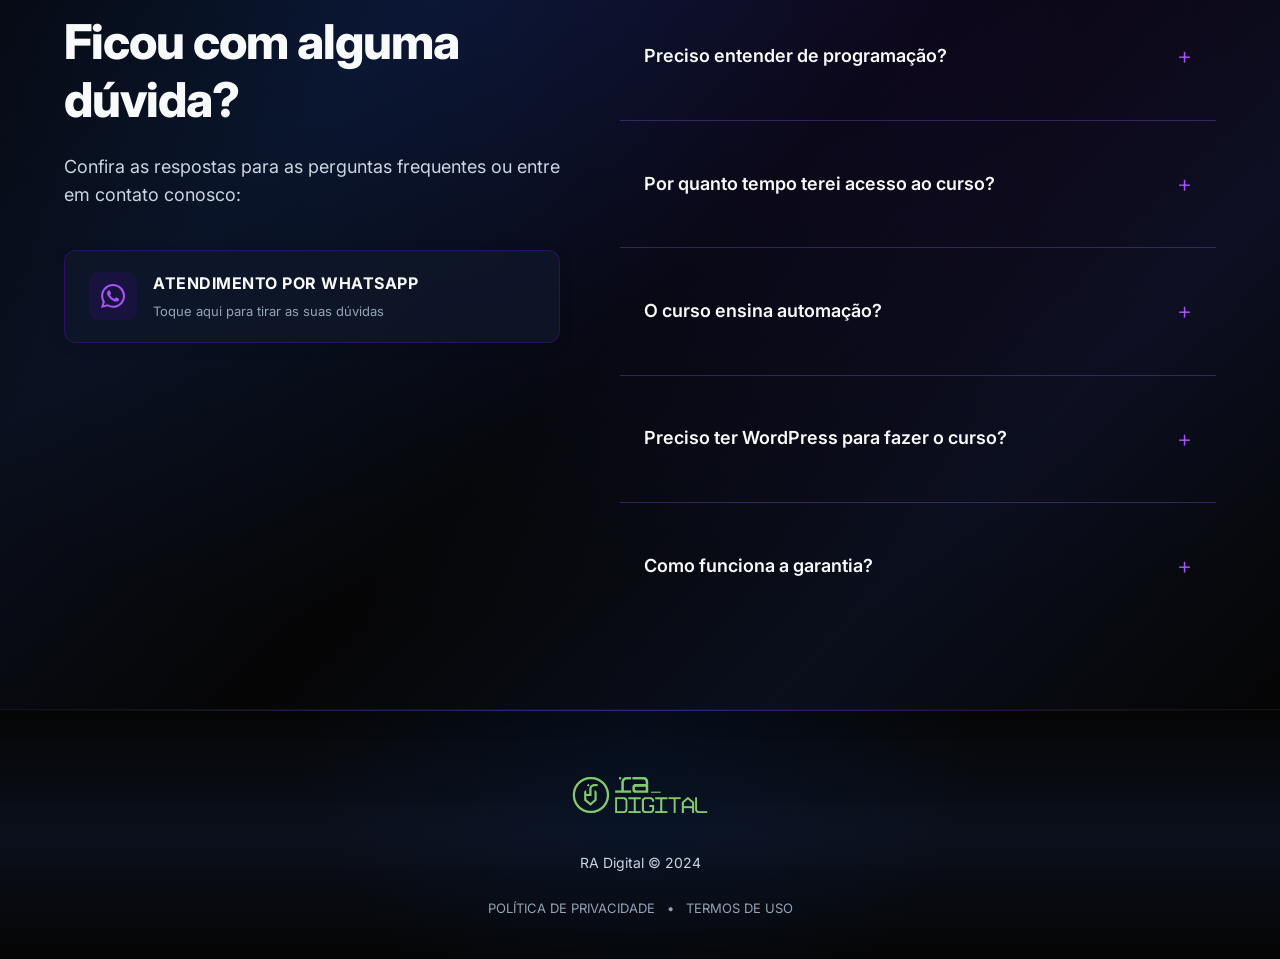
==== commit 06557a0b: "feat: melhorias de responsividade mobile, mensagens de erro integradas e redirecionamento para Hotma" ====
--- a/index.html
+++ b/index.html
@@ -14,7 +14,7 @@
     <link rel="stylesheet" href="styles.css">
     <link rel="preconnect" href="https://fonts.googleapis.com">
     <link rel="preconnect" href="https://fonts.gstatic.com" crossorigin>
-    <link href="https://fonts.googleapis.com/css2?family=Poppins:wght@300;400;500;600;700;800;900&display=swap" rel="stylesheet">
+    <link href="https://fonts.googleapis.com/css2?family=Inter:wght@300;400;500;600;700;800&family=JetBrains+Mono:wght@400;500;700&family=Poppins:wght@300;400;500;600;700;800;900&display=swap" rel="stylesheet">
     
     <!-- Google Tag Manager -->
     <script>(function(w,d,s,l,i){w[l]=w[l]||[];w[l].push({'gtm.start':
@@ -605,6 +605,25 @@
                         <h2>Complete sua inscrição</h2>
                         <p class="modal-subtitle">Preencha seus dados abaixo para garantir sua vaga</p>
                         <form id="inscricaoForm" class="modal-form">
+                <!-- Mensagem de erro -->
+                <div id="formError" class="form-error" style="display: none;">
+                    <svg width="20" height="20" viewBox="0 0 24 24" fill="none" stroke="currentColor" stroke-width="2">
+                        <circle cx="12" cy="12" r="10"></circle>
+                        <line x1="12" y1="8" x2="12" y2="12"></line>
+                        <line x1="12" y1="16" x2="12.01" y2="16"></line>
+                    </svg>
+                    <span id="formErrorText"></span>
+                </div>
+                
+                <!-- Mensagem de sucesso -->
+                <div id="formSuccess" class="form-success" style="display: none;">
+                    <svg width="20" height="20" viewBox="0 0 24 24" fill="none" stroke="currentColor" stroke-width="2">
+                        <path d="M22 11.08V12a10 10 0 1 1-5.93-9.14"></path>
+                        <polyline points="22 4 12 14.01 9 11.01"></polyline>
+                    </svg>
+                    <span id="formSuccessText"></span>
+                </div>
+                
                 <div class="form-group">
                     <label for="nome">Nome completo *</label>
                     <input type="text" id="nome" name="nome" required placeholder="Digite seu nome completo">
--- a/styles.css
+++ b/styles.css
@@ -6,86 +6,149 @@
 }
 
 :root {
-    /* Azul vibrante da moto */
-    --blue-bright: #0066FF;
-    --blue-vibrant: #0080FF;
-    --blue-light: #3399FF;
-    --blue-dark: #0052CC;
-    
-    /* Roxo profundo da moto */
-    --purple-deep: #6B00FF;
-    --purple-vibrant: #7B00FF;
-    --purple-light: #9B3AFF;
-    --purple-dark: #5A00CC;
-    
-    /* Cores principais */
-    --accent-color: var(--blue-vibrant);
-    --accent-hover: var(--blue-dark);
-    --accent-light: var(--blue-light);
-    --accent-dark: var(--blue-dark);
-    
-    /* Cores do brand book mantidas para compatibilidade */
-    --brand-azul: var(--blue-vibrant);
-    --brand-magenta: var(--purple-vibrant);
-    --brand-preto: #1a1a1a;
-    
-    --success-color: #10b981;
-    /* Apple-style easing curves */
-    --transition: all 0.3s cubic-bezier(0.25, 0.1, 0.25, 1);
-    --transition-smooth: all 0.4s cubic-bezier(0.42, 0, 0.58, 1);
-    --transition-bounce: all 0.5s cubic-bezier(0.68, -0.55, 0.265, 1.55);
-}
-
-/* Light Mode (Default) - Mais contraste */
-:root {
-    --bg-primary: #F5F5F5;
-    --bg-secondary: #FFFFFF;
-    --bg-tertiary: #E8E8E8;
-    --bg-card: #FFFFFF;
-    --text-primary: #000000;
-    --text-secondary: #333333;
-    --text-tertiary: #555555;
-    --border-color: #CCCCCC;
-    --border-light: #E0E0E0;
-    --shadow-sm: 0 2px 8px rgba(0, 0, 0, 0.12);
-    --shadow-md: 0 4px 16px rgba(0, 0, 0, 0.18);
-    --shadow-lg: 0 8px 32px rgba(0, 0, 0, 0.22);
-    --shadow-glow: 0 0 20px rgba(0, 102, 255, 0.4);
-}
-
-/* Dark Mode - Mais contraste */
-[data-theme="dark"] {
-    --bg-primary: #000000;
-    --bg-secondary: #0d0d0d;
-    --bg-tertiary: #1a1a1a;
-    --bg-card: #1a1a1a;
-    --text-primary: #ffffff;
-    --text-secondary: #e5e5e5;
-    --text-tertiary: #b3b3b3;
-    --border-color: #404040;
-    --border-light: #4d4d4d;
-    --shadow-sm: 0 2px 8px rgba(0, 0, 0, 0.6);
-    --shadow-md: 0 4px 16px rgba(0, 0, 0, 0.7);
-    --shadow-lg: 0 8px 32px rgba(0, 0, 0, 0.8);
-    --shadow-glow: 0 0 20px rgba(0, 102, 255, 0.5);
-}
-
+    /* Paleta Deep Dark / Tech */
+    /* Bases profundas */
+    --bg-deep: #050505;
+    --bg-dark: #0A0F1C;
+    --bg-card-glass: rgba(15, 23, 42, 0.6);
+    --bg-card-glass-strong: rgba(15, 23, 42, 0.85);
+
+    /* Acentos Vivos & Neon */
+    --accent-electric: #3B82F6;
+    /* Blue 500 */
+    --accent-glow: #60A5FA;
+    /* Blue 400 */
+    --accent-deep: #2563EB;
+    /* Blue 600 */
+    --accent-purple: #8B5CF6;
+    /* Violet 500 */
+    --accent-cyan: #06B6D4;
+    /* Cyan 500 */
+
+    /* Gradientes Mesh */
+    --mesh-1: radial-gradient(at 0% 0%, hsla(253, 16%, 7%, 1) 0, transparent 50%);
+    --mesh-2: radial-gradient(at 50% 0%, hsla(225, 39%, 30%, 1) 0, transparent 50%);
+    --mesh-3: radial-gradient(at 100% 0%, hsla(339, 49%, 30%, 1) 0, transparent 50%);
+
+    /* Cores de Texto */
+    --text-primary: #F8FAFC;
+    --text-secondary: #CBD5E1;
+    --text-tertiary: #94A3B8;
+    --text-muted: #64748B;
+
+    /* Bordas e Divisores */
+    --border-subtle: rgba(255, 255, 255, 0.06);
+    --border-glass: rgba(255, 255, 255, 0.1);
+    --border-highlight: rgba(255, 255, 255, 0.2);
+
+    /* Typography */
+    --font-heading: 'Inter', -apple-system, sans-serif;
+    --font-body: 'Inter', -apple-system, sans-serif;
+    --font-mono: 'JetBrains Mono', 'Fira Code', monospace;
+
+    /* Shadows & Effects */
+    --shadow-sm: 0 1px 2px 0 rgb(0 0 0 / 0.05);
+    --shadow-glow: 0 0 40px -10px rgba(59, 130, 246, 0.5);
+    --glass-blur: blur(12px);
+
+    /* Transitions */
+    --transition: cubic-bezier(0.4, 0, 0.2, 1);
+
+    /* Legacy Mappings (Compatibilidade) */
+    --bg-primary: var(--bg-deep);
+    --bg-secondary: var(--bg-dark);
+    --bg-tertiary: var(--bg-card-glass);
+    --bg-card: var(--bg-card-glass-strong);
+    --border-color: var(--border-subtle);
+    --blue-vibrant: var(--accent-electric);
+    --blue-dark: var(--accent-deep);
+    --purple-vibrant: var(--accent-purple);
+}
+
+[data-theme="light"] {
+    /* Paleta Light / Tech Clean */
+    --bg-deep: #F8FAFC;
+    --bg-dark: #FFFFFF;
+    --bg-card-glass: rgba(255, 255, 255, 0.7);
+    --bg-card-glass-strong: rgba(255, 255, 255, 0.9);
+
+    /* Acentos */
+    --accent-electric: #2563EB;
+    /* Blue 600 */
+    --accent-glow: #3B82F6;
+    /* Blue 500 */
+    --accent-deep: #1D4ED8;
+    /* Blue 700 */
+    --accent-purple: #7C3AED;
+    /* Violet 600 */
+    --accent-cyan: #0891B2;
+    /* Cyan 600 */
+
+    /* Gradientes Mesh Suaves */
+    --mesh-1: radial-gradient(at 0% 0%, hsla(210, 100%, 96%, 1) 0, transparent 50%);
+    --mesh-2: radial-gradient(at 50% 0%, hsla(220, 100%, 94%, 1) 0, transparent 50%);
+    --mesh-3: radial-gradient(at 100% 0%, hsla(230, 100%, 96%, 1) 0, transparent 50%);
+
+    /* Cores de Texto */
+    --text-primary: #0F172A;
+    --text-secondary: #334155;
+    --text-tertiary: #64748B;
+    --text-muted: #94A3B8;
+
+    /* Bordas */
+    --border-subtle: rgba(0, 0, 0, 0.06);
+    --border-glass: rgba(0, 0, 0, 0.08);
+    --border-highlight: rgba(0, 0, 0, 0.12);
+
+    /* Shadows */
+    --shadow-sm: 0 1px 2px 0 rgb(0 0 0 / 0.05);
+    --shadow-glow: 0 0 40px -10px rgba(37, 99, 235, 0.2);
+
+    /* Legacy Mappings (Compatibilidade) */
+    --bg-primary: var(--bg-deep);
+    --bg-secondary: var(--bg-dark);
+    --bg-tertiary: var(--bg-card-glass);
+    --bg-card: var(--bg-card-glass-strong);
+    --border-color: var(--border-highlight);
+    /* Mais visível no light */
+    --blue-vibrant: var(--accent-electric);
+    --blue-dark: var(--accent-deep);
+    --purple-vibrant: var(--accent-purple);
+}
+
+/* Base Body Styles Reset */
 html {
     scroll-behavior: smooth;
     -webkit-overflow-scrolling: touch;
 }
 
 body {
-    font-family: 'Poppins', -apple-system, BlinkMacSystemFont, 'Segoe UI', sans-serif;
+    font-family: var(--font-body);
+    background-color: var(--bg-deep);
     color: var(--text-primary);
     line-height: 1.6;
     overflow-x: hidden;
     font-weight: 400;
-    background: var(--bg-primary);
-    -webkit-font-smoothing: antialiased;
-    -moz-osx-font-smoothing: grayscale;
-    transition: background-color 0.3s cubic-bezier(0.25, 0.1, 0.25, 1), 
-                color 0.3s cubic-bezier(0.25, 0.1, 0.25, 1);
+}
+
+/* Utilitários Glassmorphism */
+.glass-panel {
+    background: var(--bg-card-glass);
+    backdrop-filter: var(--glass-blur);
+    -webkit-backdrop-filter: var(--glass-blur);
+    border: 1px solid var(--border-glass);
+    box-shadow: 0 8px 32px 0 rgba(0, 0, 0, 0.37);
+}
+
+/* Tipografia Mono */
+.font-mono {
+    font-family: var(--font-mono);
+}
+
+/* Base Body Styles Reset */
+html {
+    scroll-behavior: smooth;
+    -webkit-overflow-scrolling: touch;
 }
 
 .container {
@@ -95,11 +158,20 @@
 }
 
 /* Smooth transitions no estilo Apple - applied to specific elements */
-section, .header, .footer, .preco-card, .depoimento-card, .conteudo-item, .bonus-item, .caso-item, .atencao-item, .faq-item {
-    transition: background-color 0.3s cubic-bezier(0.25, 0.1, 0.25, 1), 
-                color 0.3s cubic-bezier(0.25, 0.1, 0.25, 1), 
-                border-color 0.3s cubic-bezier(0.25, 0.1, 0.25, 1), 
-                box-shadow 0.3s cubic-bezier(0.25, 0.1, 0.25, 1);
+section,
+.header,
+.footer,
+.preco-card,
+.depoimento-card,
+.conteudo-item,
+.bonus-item,
+.caso-item,
+.atencao-item,
+.faq-item {
+    transition: background-color 0.3s cubic-bezier(0.25, 0.1, 0.25, 1),
+        color 0.3s cubic-bezier(0.25, 0.1, 0.25, 1),
+        border-color 0.3s cubic-bezier(0.25, 0.1, 0.25, 1),
+        box-shadow 0.3s cubic-bezier(0.25, 0.1, 0.25, 1);
 }
 
 /* Animações no Estilo Apple - Suaves e Progressivas */
@@ -108,6 +180,7 @@
         opacity: 0;
         transform: translate3d(0, 40px, 0);
     }
+
     to {
         opacity: 1;
         transform: translate3d(0, 0, 0);
@@ -126,9 +199,11 @@
         opacity: 0;
         transform: scale3d(0.3, 0.3, 0.3);
     }
+
     50% {
         opacity: 1;
     }
+
     to {
         opacity: 1;
         transform: scale3d(1, 1, 1);
@@ -136,26 +211,38 @@
 }
 
 @keyframes bounceIn {
-    0%, 20%, 40%, 60%, 80%, 100% {
+
+    0%,
+    20%,
+    40%,
+    60%,
+    80%,
+    100% {
         animation-timing-function: cubic-bezier(0.215, 0.61, 0.355, 1);
     }
+
     0% {
         opacity: 0;
         transform: scale3d(0.3, 0.3, 0.3);
     }
+
     20% {
         transform: scale3d(1.1, 1.1, 1.1);
     }
+
     40% {
         transform: scale3d(0.9, 0.9, 0.9);
     }
+
     60% {
         opacity: 1;
         transform: scale3d(1.03, 1.03, 1.03);
     }
+
     80% {
         transform: scale3d(0.97, 0.97, 0.97);
     }
+
     100% {
         opacity: 1;
         transform: scale3d(1, 1, 1);
@@ -167,6 +254,7 @@
         visibility: visible;
         transform: translate3d(0, 100%, 0);
     }
+
     to {
         visibility: visible;
         transform: translate3d(0, 0, 0);
@@ -178,6 +266,7 @@
         visibility: visible;
         transform: translate3d(0, -100%, 0);
     }
+
     to {
         visibility: visible;
         transform: translate3d(0, 0, 0);
@@ -189,6 +278,7 @@
         visibility: visible;
         transform: translate3d(-100%, 0, 0);
     }
+
     to {
         visibility: visible;
         transform: translate3d(0, 0, 0);
@@ -200,6 +290,7 @@
         visibility: visible;
         transform: translate3d(100%, 0, 0);
     }
+
     to {
         visibility: visible;
         transform: translate3d(0, 0, 0);
@@ -243,47 +334,68 @@
 }
 
 @keyframes bounce {
-    0%, 20%, 53%, 100% {
+
+    0%,
+    20%,
+    53%,
+    100% {
         animation-timing-function: cubic-bezier(0.215, 0.61, 0.355, 1);
     }
-    40%, 43% {
+
+    40%,
+    43% {
         transform: translate3d(0, -30px, 0) scaleY(1.1);
         animation-timing-function: cubic-bezier(0.755, 0.05, 0.855, 0.06);
     }
+
     70% {
         transform: translate3d(0, -15px, 0) scaleY(1.05);
         animation-timing-function: cubic-bezier(0.755, 0.05, 0.855, 0.06);
     }
+
     80% {
         transition-timing-function: cubic-bezier(0.215, 0.61, 0.355, 1);
         transform: translate3d(0, 0, 0) scaleY(0.95);
     }
+
     90% {
         transform: translate3d(0, -4px, 0) scaleY(1.02);
     }
 }
 
 @keyframes bounceIn {
-    0%, 20%, 40%, 60%, 80%, 100% {
+
+    0%,
+    20%,
+    40%,
+    60%,
+    80%,
+    100% {
         animation-timing-function: cubic-bezier(0.215, 0.61, 0.355, 1);
     }
+
     0% {
         opacity: 0;
         transform: scale3d(0.3, 0.3, 0.3);
     }
+
     20% {
         transform: scale3d(1.1, 1.1, 1.1);
     }
+
     40% {
         transform: scale3d(0.9, 0.9, 0.9);
     }
+
     60% {
         opacity: 1;
         transform: scale3d(1.03, 1.03, 1.03);
     }
+
     80% {
         transform: scale3d(0.97, 0.97, 0.97);
     }
+
     100% {
         opacity: 1;
     }
@@ -295,14 +407,17 @@
         transform: perspective(400px) rotate3d(1, 0, 0, 90deg);
         animation-timing-function: ease-in;
     }
+
     40% {
         transform: perspective(400px) rotate3d(1, 0, 0, -20deg);
         animation-timing-function: ease-in;
     }
+
     60% {
         opacity: 1;
         transform: perspective(400px) rotate3d(1, 0, 0, 10deg);
     }
+
     80% {
         transform: perspective(400px) rotate3d(1, 0, 0, -5deg);
     }
@@ -314,14 +429,17 @@
         transform: perspective(400px) rotate3d(0, 1, 0, 90deg);
         animation-timing-function: ease-in;
     }
+
     40% {
         transform: perspective(400px) rotate3d(0, 1, 0, -20deg);
         animation-timing-function: ease-in;
     }
+
     60% {
         opacity: 1;
         transform: perspective(400px) rotate3d(0, 1, 0, 10deg);
     }
+
     80% {
         transform: perspective(400px) rotate3d(0, 1, 0, -5deg);
     }
@@ -360,6 +478,7 @@
         opacity: 0;
         transform: translate3d(-100%, 0, 0) rotate3d(0, 0, 1, -120deg);
     }
+
     100% {
         opacity: 1;
     }
@@ -369,12 +488,15 @@
     20% {
         transform: rotate3d(0, 0, 1, 15deg);
     }
+
     40% {
         transform: rotate3d(0, 0, 1, -10deg);
     }
+
     60% {
         transform: rotate3d(0, 0, 1, 5deg);
     }
+
     80% {
         transform: rotate3d(0, 0, 1, -5deg);
     }
@@ -432,8 +554,8 @@
 .scroll-bottom {
     opacity: 0;
     transform: translateY(60px);
-    transition: opacity 0.8s cubic-bezier(0.25, 0.46, 0.45, 0.94), 
-                transform 0.8s cubic-bezier(0.25, 0.46, 0.45, 0.94);
+    transition: opacity 0.8s cubic-bezier(0.25, 0.46, 0.45, 0.94),
+        transform 0.8s cubic-bezier(0.25, 0.46, 0.45, 0.94);
 }
 
 .scroll-bottom.animated {
@@ -458,6 +580,7 @@
     from {
         opacity: 0;
     }
+
     to {
         opacity: 1;
     }
@@ -468,6 +591,7 @@
         opacity: 0;
         transform: translateX(-40px);
     }
+
     to {
         opacity: 1;
         transform: translateX(0);
@@ -479,6 +603,7 @@
         opacity: 0;
         transform: translateX(40px);
     }
+
     to {
         opacity: 1;
         transform: translateX(0);
@@ -490,6 +615,7 @@
         opacity: 0;
         transform: scale(0.85);
     }
+
     to {
         opacity: 1;
         transform: scale(1);
@@ -497,18 +623,24 @@
 }
 
 @keyframes glow {
-    0%, 100% {
+
+    0%,
+    100% {
         box-shadow: 0 0 20px rgba(0, 102, 255, 0.3);
     }
+
     50% {
         box-shadow: 0 0 30px rgba(0, 102, 255, 0.5), 0 0 40px rgba(123, 0, 255, 0.3);
     }
 }
 
 @keyframes float {
-    0%, 100% {
+
+    0%,
+    100% {
         transform: translateY(0px);
     }
+
     50% {
         transform: translateY(-10px);
     }
@@ -518,6 +650,7 @@
     0% {
         background-position: -1000px 0;
     }
+
     100% {
         background-position: 1000px 0;
     }
@@ -527,7 +660,7 @@
     opacity: 0;
     transform: translateY(40px);
     transition: opacity 0.8s cubic-bezier(0.25, 0.46, 0.45, 0.94),
-                transform 0.8s cubic-bezier(0.25, 0.46, 0.45, 0.94);
+        transform 0.8s cubic-bezier(0.25, 0.46, 0.45, 0.94);
 }
 
 .animate-on-scroll.animated {
@@ -550,7 +683,7 @@
 
 /* Header */
 .header {
-    background: 
+    background:
         radial-gradient(circle at 20% 0%, rgba(0, 102, 255, 0.15) 0%, transparent 60%),
         radial-gradient(circle at 80% 0%, rgba(123, 0, 255, 0.12) 0%, transparent 60%),
         linear-gradient(180deg, var(--bg-secondary) 0%, var(--bg-primary) 50%, var(--bg-secondary) 100%);
@@ -566,7 +699,7 @@
 }
 
 [data-theme="dark"] .header {
-    background: 
+    background:
         radial-gradient(circle at 20% 0%, rgba(0, 102, 255, 0.15) 0%, transparent 60%),
         radial-gradient(circle at 80% 0%, rgba(123, 0, 255, 0.12) 0%, transparent 60%),
         linear-gradient(180deg, var(--bg-secondary) 0%, var(--bg-primary) 50%, var(--bg-secondary) 100%);
@@ -580,13 +713,11 @@
     left: 0;
     right: 0;
     bottom: 0;
-    background: repeating-linear-gradient(
-        0deg,
-        transparent,
-        transparent 50px,
-        rgba(124, 58, 237, 0.03) 50px,
-        rgba(124, 58, 237, 0.03) 51px
-    );
+    background: repeating-linear-gradient(0deg,
+            transparent,
+            transparent 50px,
+            rgba(124, 58, 237, 0.03) 50px,
+            rgba(124, 58, 237, 0.03) 51px);
     pointer-events: none;
     opacity: 0.5;
 }
@@ -603,7 +734,7 @@
 }
 
 .header.scrolled {
-    background: 
+    background:
         radial-gradient(circle at 20% 0%, rgba(0, 102, 255, 0.18) 0%, transparent 60%),
         radial-gradient(circle at 80% 0%, rgba(123, 0, 255, 0.15) 0%, transparent 60%),
         linear-gradient(180deg, var(--bg-secondary) 0%, var(--bg-primary) 50%, var(--bg-secondary) 100%);
@@ -613,7 +744,7 @@
 }
 
 [data-theme="dark"] .header.scrolled {
-    background: 
+    background:
         radial-gradient(circle at 20% 0%, rgba(0, 102, 255, 0.18) 0%, transparent 60%),
         radial-gradient(circle at 80% 0%, rgba(123, 0, 255, 0.15) 0%, transparent 60%),
         linear-gradient(180deg, var(--bg-secondary) 0%, var(--bg-primary) 50%, var(--bg-secondary) 100%);
@@ -704,16 +835,16 @@
         width: 48px;
         height: 30px;
     }
-    
+
     .theme-toggle::before {
         width: 26px;
         height: 26px;
     }
-    
+
     [data-theme="dark"] .theme-toggle::before {
         transform: translateX(18px);
     }
-    
+
 }
 
 .btn-nav {
@@ -729,6 +860,12 @@
     letter-spacing: 0.5px;
     box-shadow: 0 4px 15px rgba(255, 107, 53, 0.4);
     border: none;
+    min-height: 44px;
+    display: inline-flex;
+    align-items: center;
+    justify-content: center;
+    cursor: pointer;
+    -webkit-tap-highlight-color: transparent;
 }
 
 [data-theme="dark"] .btn-nav {
@@ -748,18 +885,30 @@
     box-shadow: 0 6px 20px rgba(255, 107, 53, 0.6);
 }
 
-/* Hero Section */
+/* Hero Section Redesign */
 .hero {
-    background: 
-        radial-gradient(circle at 20% 30%, rgba(0, 102, 255, 0.18) 0%, transparent 50%),
-        radial-gradient(circle at 80% 70%, rgba(123, 0, 255, 0.15) 0%, transparent 50%),
-        radial-gradient(circle at 50% 50%, rgba(0, 128, 255, 0.12) 0%, transparent 60%),
-        linear-gradient(135deg, var(--bg-primary) 0%, var(--bg-secondary) 25%, var(--bg-primary) 50%, var(--bg-secondary) 75%, var(--bg-primary) 100%);
-    background-size: 100% 100%, 100% 100%, 100% 100%, 100% 100%;
-    padding: 60px 0 80px;
+    background-color: var(--bg-deep);
+    background-image:
+        var(--mesh-1),
+        var(--mesh-2),
+        var(--mesh-3);
+    background-size: 140% 140%;
+    animation: meshFlow 20s ease infinite alternate;
+    padding: 120px 0 100px;
+    /* Mais espaço para respirar */
     text-align: center;
     position: relative;
     overflow: hidden;
+}
+
+@keyframes meshFlow {
+    0% {
+        background-position: 0% 0%, 50% 0%, 100% 0%;
+    }
+
+    100% {
+        background-position: 100% 100%, 50% 100%, 0% 100%;
+    }
 }
 
 /* Ajuste do z-index do ::before do Hero para não conflitar */
@@ -774,16 +923,16 @@
     left: 0;
     right: 0;
     height: 1px;
-    background: linear-gradient(90deg, 
-        transparent 0%, 
-        rgba(168, 85, 247, 0.3) 50%, 
-        transparent 100%);
+    background: linear-gradient(90deg,
+            transparent 0%,
+            rgba(168, 85, 247, 0.3) 50%,
+            transparent 100%);
     z-index: 0;
     pointer-events: none;
 }
 
 [data-theme="dark"] .hero {
-    background: 
+    background:
         radial-gradient(circle at 20% 30%, rgba(0, 102, 255, 0.15) 0%, transparent 50%),
         radial-gradient(circle at 80% 70%, rgba(123, 0, 255, 0.12) 0%, transparent 50%),
         radial-gradient(circle at 50% 50%, rgba(0, 128, 255, 0.1) 0%, transparent 60%),
@@ -827,7 +976,7 @@
     left: 0;
     right: 0;
     bottom: 0;
-    background: 
+    background:
         radial-gradient(circle at 30% 40%, rgba(0, 102, 255, 0.2) 0%, transparent 60%),
         radial-gradient(circle at 70% 60%, rgba(123, 0, 255, 0.18) 0%, transparent 60%),
         radial-gradient(circle at 50% 50%, rgba(0, 128, 255, 0.15) 0%, transparent 60%);
@@ -843,15 +992,13 @@
     left: -50%;
     width: 200%;
     height: 200%;
-    background: 
+    background:
         radial-gradient(circle at 50% 50%, rgba(124, 58, 237, 0.08) 0%, transparent 40%),
-        repeating-linear-gradient(
-            45deg,
+        repeating-linear-gradient(45deg,
             transparent,
             transparent 2px,
             rgba(124, 58, 237, 0.02) 2px,
-            rgba(124, 58, 237, 0.02) 4px
-        );
+            rgba(124, 58, 237, 0.02) 4px);
     /* animation: float 8s ease-in-out infinite reverse; Removido */
     pointer-events: none;
     opacity: 0.5;
@@ -934,6 +1081,11 @@
     color: white;
     box-shadow: var(--shadow-md), 0 4px 15px rgba(255, 107, 53, 0.4);
     border: none;
+    min-height: 44px;
+    padding: 12px 24px;
+    font-size: 16px;
+    cursor: pointer;
+    -webkit-tap-highlight-color: transparent;
 }
 
 [data-theme="dark"] .btn-primary {
@@ -1005,7 +1157,7 @@
 /* Atenção Section */
 .atencao {
     padding: 80px 0;
-    background: 
+    background:
         radial-gradient(circle at 10% 20%, rgba(0, 102, 255, 0.15) 0%, transparent 50%),
         radial-gradient(circle at 90% 80%, rgba(123, 0, 255, 0.12) 0%, transparent 50%),
         linear-gradient(180deg, var(--bg-secondary) 0%, var(--bg-primary) 50%, var(--bg-secondary) 100%);
@@ -1022,15 +1174,15 @@
     left: 0;
     right: 0;
     height: 1px;
-    background: linear-gradient(90deg, 
-        transparent 0%, 
-        rgba(168, 85, 247, 0.3) 50%, 
-        transparent 100%);
+    background: linear-gradient(90deg,
+            transparent 0%,
+            rgba(168, 85, 247, 0.3) 50%,
+            transparent 100%);
     z-index: 0;
 }
 
 [data-theme="dark"] .atencao {
-    background: 
+    background:
         radial-gradient(circle at 10% 20%, rgba(0, 102, 255, 0.12) 0%, transparent 50%),
         radial-gradient(circle at 90% 80%, rgba(123, 0, 255, 0.1) 0%, transparent 50%),
         linear-gradient(180deg, var(--bg-secondary) 0%, var(--bg-primary) 50%, var(--bg-secondary) 100%);
@@ -1043,21 +1195,17 @@
     left: 0;
     right: 0;
     bottom: 0;
-    background: 
-        repeating-linear-gradient(
-            0deg,
+    background:
+        repeating-linear-gradient(0deg,
             transparent,
             transparent 100px,
             rgba(49, 39, 131, 0.02) 100px,
-            rgba(49, 39, 131, 0.02) 101px
-        ),
-        repeating-linear-gradient(
-            90deg,
+            rgba(49, 39, 131, 0.02) 101px),
+        repeating-linear-gradient(90deg,
             transparent,
             transparent 150px,
             rgba(230, 0, 126, 0.015) 150px,
-            rgba(230, 0, 126, 0.015) 151px
-        );
+            rgba(230, 0, 126, 0.015) 151px);
     pointer-events: none;
     opacity: 0.3;
 }
@@ -1125,7 +1273,7 @@
 /* Stats Section */
 .stats {
     padding: 60px 0;
-    background: 
+    background:
         radial-gradient(ellipse at 30% 50%, rgba(0, 102, 255, 0.18) 0%, transparent 70%),
         radial-gradient(ellipse at 70% 50%, rgba(123, 0, 255, 0.15) 0%, transparent 70%),
         linear-gradient(135deg, var(--bg-primary) 0%, var(--bg-secondary) 50%, var(--bg-primary) 100%);
@@ -1136,7 +1284,7 @@
 }
 
 [data-theme="dark"] .stats {
-    background: 
+    background:
         radial-gradient(ellipse at 30% 50%, rgba(0, 102, 255, 0.15) 0%, transparent 70%),
         radial-gradient(ellipse at 70% 50%, rgba(123, 0, 255, 0.12) 0%, transparent 70%),
         linear-gradient(135deg, var(--bg-primary) 0%, var(--bg-secondary) 50%, var(--bg-primary) 100%);
@@ -1150,7 +1298,7 @@
     transform: translate(-50%, -50%);
     width: 600px;
     height: 600px;
-    background: 
+    background:
         radial-gradient(circle, rgba(124, 58, 237, 0.08) 0%, transparent 70%),
         radial-gradient(circle, rgba(230, 0, 126, 0.06) 0%, transparent 60%);
     pointer-events: none;
@@ -1194,7 +1342,7 @@
 /* Professor Section */
 .professor {
     padding: 80px 0;
-    background: 
+    background:
         radial-gradient(circle at 0% 0%, rgba(0, 102, 255, 0.12) 0%, transparent 50%),
         radial-gradient(circle at 100% 100%, rgba(123, 0, 255, 0.1) 0%, transparent 50%),
         linear-gradient(180deg, var(--bg-secondary) 0%, var(--bg-primary) 30%, var(--bg-secondary) 70%, var(--bg-secondary) 100%);
@@ -1211,15 +1359,15 @@
     left: 0;
     right: 0;
     height: 1px;
-    background: linear-gradient(90deg, 
-        transparent 0%, 
-        rgba(168, 85, 247, 0.3) 50%, 
-        transparent 100%);
+    background: linear-gradient(90deg,
+            transparent 0%,
+            rgba(168, 85, 247, 0.3) 50%,
+            transparent 100%);
     z-index: 0;
 }
 
 [data-theme="dark"] .professor {
-    background: 
+    background:
         radial-gradient(circle at 0% 0%, rgba(0, 102, 255, 0.1) 0%, transparent 50%),
         radial-gradient(circle at 100% 100%, rgba(123, 0, 255, 0.08) 0%, transparent 50%),
         linear-gradient(180deg, var(--bg-secondary) 0%, var(--bg-primary) 30%, var(--bg-secondary) 70%, var(--bg-secondary) 100%);
@@ -1329,26 +1477,26 @@
         gap: 40px;
         text-align: center;
     }
-    
+
     .professor-photo {
         max-width: 100%;
         width: 100%;
         margin: 0 auto;
     }
-    
+
     .professor-info {
         padding-top: 0;
     }
-    
+
     .professor-stats {
         grid-template-columns: 1fr;
         gap: 16px;
     }
-    
+
     .professor-name {
         font-size: 28px;
     }
-    
+
     .professor-description {
         font-size: 16px;
     }
@@ -1456,7 +1604,7 @@
 /* Casos Reais Section */
 .casos-reais {
     padding: 80px 0;
-    background: 
+    background:
         radial-gradient(circle at 20% 0%, rgba(0, 102, 255, 0.15) 0%, transparent 60%),
         radial-gradient(circle at 80% 0%, rgba(123, 0, 255, 0.12) 0%, transparent 60%),
         linear-gradient(135deg, var(--bg-primary) 0%, var(--bg-secondary) 25%, var(--bg-primary) 50%, var(--bg-secondary) 75%, var(--bg-primary) 100%);
@@ -1473,15 +1621,15 @@
     left: 0;
     right: 0;
     height: 1px;
-    background: linear-gradient(90deg, 
-        transparent 0%, 
-        rgba(168, 85, 247, 0.3) 50%, 
-        transparent 100%);
+    background: linear-gradient(90deg,
+            transparent 0%,
+            rgba(168, 85, 247, 0.3) 50%,
+            transparent 100%);
     z-index: 0;
 }
 
 [data-theme="dark"] .casos-reais {
-    background: 
+    background:
         radial-gradient(circle at 20% 0%, rgba(0, 102, 255, 0.12) 0%, transparent 60%),
         radial-gradient(circle at 80% 0%, rgba(123, 0, 255, 0.1) 0%, transparent 60%),
         linear-gradient(135deg, var(--bg-primary) 0%, var(--bg-secondary) 25%, var(--bg-primary) 50%, var(--bg-secondary) 75%, var(--bg-primary) 100%);
@@ -1494,13 +1642,11 @@
     left: 0;
     right: 0;
     bottom: 0;
-    background: 
-        repeating-conic-gradient(
-            from 0deg at 50% 50%,
+    background:
+        repeating-conic-gradient(from 0deg at 50% 50%,
             transparent 0deg,
             rgba(124, 58, 237, 0.01) 1deg,
-            transparent 2deg
-        );
+            transparent 2deg);
     pointer-events: none;
     opacity: 0.4;
 }
@@ -1574,7 +1720,7 @@
 /* Conteúdo Section */
 .conteudo-curso {
     padding: 80px 0;
-    background: 
+    background:
         radial-gradient(circle at 20% 50%, rgba(0, 102, 255, 0.12) 0%, transparent 50%),
         radial-gradient(circle at 80% 50%, rgba(123, 0, 255, 0.12) 0%, transparent 50%),
         linear-gradient(180deg, var(--bg-secondary) 0%, var(--bg-primary) 25%, var(--bg-secondary) 50%, var(--bg-primary) 75%, var(--bg-secondary) 100%);
@@ -1591,15 +1737,15 @@
     left: 0;
     right: 0;
     height: 1px;
-    background: linear-gradient(90deg, 
-        transparent 0%, 
-        rgba(168, 85, 247, 0.3) 50%, 
-        transparent 100%);
+    background: linear-gradient(90deg,
+            transparent 0%,
+            rgba(168, 85, 247, 0.3) 50%,
+            transparent 100%);
     z-index: 0;
 }
 
 [data-theme="dark"] .conteudo-curso {
-    background: 
+    background:
         radial-gradient(circle at 20% 50%, rgba(0, 102, 255, 0.1) 0%, transparent 50%),
         radial-gradient(circle at 80% 50%, rgba(123, 0, 255, 0.1) 0%, transparent 50%),
         linear-gradient(180deg, var(--bg-secondary) 0%, var(--bg-primary) 25%, var(--bg-secondary) 50%, var(--bg-primary) 75%, var(--bg-secondary) 100%);
@@ -1612,13 +1758,11 @@
     left: 0;
     right: 0;
     bottom: 0;
-    background: repeating-linear-gradient(
-        45deg,
-        transparent,
-        transparent 80px,
-        rgba(124, 58, 237, 0.02) 80px,
-        rgba(124, 58, 237, 0.02) 81px
-    );
+    background: repeating-linear-gradient(45deg,
+            transparent,
+            transparent 80px,
+            rgba(124, 58, 237, 0.02) 80px,
+            rgba(124, 58, 237, 0.02) 81px);
     pointer-events: none;
     opacity: 0.3;
 }
@@ -1642,7 +1786,7 @@
     }
 
     /* Item de destaque (UTM - 4º item) ocupa 2 colunas */
-    .conteudo-item:nth-child(1) { 
+    .conteudo-item:nth-child(1) {
         grid-column: span 2;
         background: linear-gradient(135deg, var(--bg-card) 0%, rgba(123, 0, 255, 0.1) 100%);
     }
@@ -1696,7 +1840,7 @@
 /* Bônus Section */
 .bonus {
     padding: 80px 0;
-    background: 
+    background:
         radial-gradient(ellipse at 30% 50%, rgba(0, 102, 255, 0.15) 0%, transparent 70%),
         radial-gradient(ellipse at 70% 50%, rgba(123, 0, 255, 0.15) 0%, transparent 70%),
         linear-gradient(135deg, var(--bg-primary) 0%, var(--bg-secondary) 30%, var(--bg-primary) 60%, var(--bg-primary) 100%);
@@ -1713,15 +1857,15 @@
     left: 0;
     right: 0;
     height: 1px;
-    background: linear-gradient(90deg, 
-        transparent 0%, 
-        rgba(168, 85, 247, 0.3) 50%, 
-        transparent 100%);
+    background: linear-gradient(90deg,
+            transparent 0%,
+            rgba(168, 85, 247, 0.3) 50%,
+            transparent 100%);
     z-index: 0;
 }
 
 [data-theme="dark"] .bonus {
-    background: 
+    background:
         radial-gradient(ellipse at 30% 50%, rgba(0, 102, 255, 0.12) 0%, transparent 70%),
         radial-gradient(ellipse at 70% 50%, rgba(123, 0, 255, 0.12) 0%, transparent 70%),
         linear-gradient(135deg, var(--bg-primary) 0%, var(--bg-secondary) 30%, var(--bg-primary) 60%, var(--bg-primary) 100%);
@@ -1734,15 +1878,13 @@
     left: -50%;
     width: 200%;
     height: 200%;
-    background: 
+    background:
         radial-gradient(circle, rgba(124, 58, 237, 0.05) 0%, transparent 50%),
-        repeating-linear-gradient(
-            0deg,
+        repeating-linear-gradient(0deg,
             transparent,
             transparent 120px,
             rgba(139, 92, 246, 0.02) 120px,
-            rgba(139, 92, 246, 0.02) 121px
-        );
+            rgba(139, 92, 246, 0.02) 121px);
     /* animation: float 12s ease-in-out infinite; Removido */
     pointer-events: none;
     opacity: 0.5;
@@ -1771,10 +1913,10 @@
     top: 0;
     bottom: 0;
     width: 2px;
-    background: linear-gradient(180deg, 
-        rgba(168, 85, 247, 0.6) 0%, 
-        rgba(139, 92, 246, 0.4) 50%,
-        transparent 100%);
+    background: linear-gradient(180deg,
+            rgba(168, 85, 247, 0.6) 0%,
+            rgba(139, 92, 246, 0.4) 50%,
+            transparent 100%);
 }
 
 .bonus-item-modern {
@@ -1903,7 +2045,7 @@
 /* Preço Section */
 .preco {
     padding: 80px 0;
-    background: 
+    background:
         radial-gradient(circle at 0% 50%, rgba(0, 102, 255, 0.18) 0%, transparent 50%),
         radial-gradient(circle at 100% 50%, rgba(123, 0, 255, 0.18) 0%, transparent 50%),
         linear-gradient(180deg, var(--bg-secondary) 0%, var(--bg-primary) 20%, var(--bg-secondary) 40%, var(--bg-primary) 60%, var(--bg-secondary) 80%, var(--bg-secondary) 100%);
@@ -1920,15 +2062,15 @@
     left: 0;
     right: 0;
     height: 1px;
-    background: linear-gradient(90deg, 
-        transparent 0%, 
-        rgba(168, 85, 247, 0.3) 50%, 
-        transparent 100%);
+    background: linear-gradient(90deg,
+            transparent 0%,
+            rgba(168, 85, 247, 0.3) 50%,
+            transparent 100%);
     z-index: 0;
 }
 
 [data-theme="dark"] .preco {
-    background: 
+    background:
         radial-gradient(circle at 0% 50%, rgba(0, 102, 255, 0.15) 0%, transparent 50%),
         radial-gradient(circle at 100% 50%, rgba(123, 0, 255, 0.15) 0%, transparent 50%),
         linear-gradient(180deg, var(--bg-secondary) 0%, var(--bg-primary) 20%, var(--bg-secondary) 40%, var(--bg-primary) 60%, var(--bg-secondary) 80%, var(--bg-secondary) 100%);
@@ -1941,13 +2083,11 @@
     left: 0;
     right: 0;
     bottom: 0;
-    background: repeating-linear-gradient(
-        90deg,
-        transparent,
-        transparent 200px,
-        rgba(124, 58, 237, 0.02) 200px,
-        rgba(124, 58, 237, 0.02) 201px
-    );
+    background: repeating-linear-gradient(90deg,
+            transparent,
+            transparent 200px,
+            rgba(124, 58, 237, 0.02) 200px,
+            rgba(124, 58, 237, 0.02) 201px);
     pointer-events: none;
     opacity: 0.4;
 }
@@ -1992,7 +2132,7 @@
     background: var(--bg-card);
     border-radius: 20px;
     padding: 40px;
-    box-shadow: 
+    box-shadow:
         0 20px 60px rgba(0, 0, 0, 0.3),
         0 0 40px rgba(123, 0, 255, 0.2),
         inset 0 1px 0 rgba(255, 255, 255, 0.1);
@@ -2009,16 +2149,16 @@
     left: 0;
     right: 0;
     height: 4px;
-    background: linear-gradient(90deg, 
-        rgba(0, 102, 255, 0.8) 0%, 
-        rgba(123, 0, 255, 0.8) 50%, 
-        rgba(255, 20, 147, 0.8) 100%);
+    background: linear-gradient(90deg,
+            rgba(0, 102, 255, 0.8) 0%,
+            rgba(123, 0, 255, 0.8) 50%,
+            rgba(255, 20, 147, 0.8) 100%);
     box-shadow: 0 0 20px rgba(123, 0, 255, 0.5);
 }
 
 .preco-card-wrapper:hover .preco-card-modern {
     transform: translateY(-8px);
-    box-shadow: 
+    box-shadow:
         0 30px 80px rgba(0, 0, 0, 0.4),
         0 0 60px rgba(168, 85, 247, 0.5),
         inset 0 1px 0 rgba(255, 255, 255, 0.15);
@@ -2104,18 +2244,17 @@
 .preco-amount-modern {
     font-size: 72px;
     font-weight: 900;
-    background: linear-gradient(135deg, 
-        #8B5CF6 0%, 
-        #A855F7 25%, 
-        #EC4899 50%, 
-        #F43F5E 75%, 
-        #FB7185 100%);
+    background: linear-gradient(135deg,
+            #8B5CF6 0%,
+            #A855F7 25%,
+            #EC4899 50%,
+            #F43F5E 75%,
+            #FB7185 100%);
     -webkit-background-clip: text;
     -webkit-text-fill-color: transparent;
     background-clip: text;
     letter-spacing: -3px;
-    filter: drop-shadow(0 0 30px rgba(139, 92, 246, 0.6)) 
-            drop-shadow(0 0 15px rgba(236, 72, 153, 0.4));
+    filter: drop-shadow(0 0 30px rgba(139, 92, 246, 0.6)) drop-shadow(0 0 15px rgba(236, 72, 153, 0.4));
     display: inline-block;
     line-height: 1;
 }
@@ -2139,6 +2278,9 @@
     font-weight: 700;
     text-transform: uppercase;
     letter-spacing: 1px;
+    min-height: 52px;
+    cursor: pointer;
+    -webkit-tap-highlight-color: transparent;
     display: flex;
     align-items: center;
     justify-content: center;
@@ -2403,10 +2545,13 @@
 }
 
 @keyframes pulse {
-    0%, 100% {
+
+    0%,
+    100% {
         transform: scale(1);
         opacity: 1;
     }
+
     50% {
         transform: scale(1.05);
         opacity: 0.9;
@@ -2449,7 +2594,7 @@
 /* FAQ Section */
 .faq {
     padding: 80px 0;
-    background: 
+    background:
         radial-gradient(circle at 30% 0%, rgba(0, 102, 255, 0.12) 0%, transparent 60%),
         radial-gradient(circle at 70% 0%, rgba(123, 0, 255, 0.1) 0%, transparent 60%),
         linear-gradient(135deg, var(--bg-primary) 0%, var(--bg-secondary) 25%, var(--bg-primary) 50%, var(--bg-secondary) 75%, var(--bg-primary) 100%);
@@ -2554,15 +2699,15 @@
     left: 0;
     right: 0;
     height: 1px;
-    background: linear-gradient(90deg, 
-        transparent 0%, 
-        rgba(168, 85, 247, 0.3) 50%, 
-        transparent 100%);
+    background: linear-gradient(90deg,
+            transparent 0%,
+            rgba(168, 85, 247, 0.3) 50%,
+            transparent 100%);
     z-index: 0;
 }
 
 [data-theme="dark"] .faq {
-    background: 
+    background:
         radial-gradient(circle at 30% 0%, rgba(0, 102, 255, 0.1) 0%, transparent 60%),
         radial-gradient(circle at 70% 0%, rgba(123, 0, 255, 0.08) 0%, transparent 60%),
         linear-gradient(135deg, var(--bg-primary) 0%, var(--bg-secondary) 25%, var(--bg-primary) 50%, var(--bg-secondary) 75%, var(--bg-primary) 100%);
@@ -2575,13 +2720,11 @@
     left: 0;
     right: 0;
     bottom: 0;
-    background: 
-        repeating-conic-gradient(
-            from 45deg at 50% 50%,
+    background:
+        repeating-conic-gradient(from 45deg at 50% 50%,
             transparent 0deg,
             rgba(124, 58, 237, 0.01) 0.5deg,
-            transparent 1deg
-        );
+            transparent 1deg);
     pointer-events: none;
     opacity: 0.3;
 }
@@ -2713,7 +2856,7 @@
 /* CTA Final */
 .cta-final {
     padding: 80px 0;
-    background: 
+    background:
         radial-gradient(circle at 30% 40%, rgba(0, 102, 255, 0.18) 0%, transparent 60%),
         radial-gradient(circle at 70% 60%, rgba(123, 0, 255, 0.15) 0%, transparent 60%),
         linear-gradient(180deg, var(--bg-secondary) 0%, var(--bg-primary) 50%, var(--bg-secondary) 100%);
@@ -2724,7 +2867,7 @@
 }
 
 [data-theme="dark"] .cta-final {
-    background: 
+    background:
         radial-gradient(circle at 30% 40%, rgba(0, 102, 255, 0.15) 0%, transparent 60%),
         radial-gradient(circle at 70% 60%, rgba(123, 0, 255, 0.12) 0%, transparent 60%),
         linear-gradient(180deg, var(--bg-secondary) 0%, var(--bg-primary) 50%, var(--bg-secondary) 100%);
@@ -2738,10 +2881,10 @@
     left: 0;
     right: 0;
     height: 1px;
-    background: linear-gradient(90deg, 
-        transparent 0%, 
-        rgba(168, 85, 247, 0.3) 50%, 
-        transparent 100%);
+    background: linear-gradient(90deg,
+            transparent 0%,
+            rgba(168, 85, 247, 0.3) 50%,
+            transparent 100%);
     z-index: 0;
 }
 
@@ -2752,15 +2895,13 @@
     left: 0;
     right: 0;
     bottom: 0;
-    background: 
+    background:
         radial-gradient(circle at 50% 50%, rgba(124, 58, 237, 0.15) 0%, transparent 70%),
-        repeating-linear-gradient(
-            45deg,
+        repeating-linear-gradient(45deg,
             transparent,
             transparent 100px,
             rgba(124, 58, 237, 0.02) 100px,
-            rgba(124, 58, 237, 0.02) 101px
-        );
+            rgba(124, 58, 237, 0.02) 101px);
     pointer-events: none;
     /* animation: float 8s ease-in-out infinite; Removido */
     opacity: 0.6;
@@ -2780,7 +2921,7 @@
 
 /* Footer */
 .footer {
-    background: 
+    background:
         radial-gradient(circle at 50% 0%, rgba(0, 102, 255, 0.12) 0%, transparent 50%),
         linear-gradient(180deg, var(--bg-primary) 0%, var(--bg-tertiary) 50%, var(--bg-primary) 100%);
     background-size: 100% 100%, 100% 100%;
@@ -2793,7 +2934,7 @@
 }
 
 [data-theme="dark"] .footer {
-    background: 
+    background:
         radial-gradient(circle at 50% 0%, rgba(0, 102, 255, 0.08) 0%, transparent 50%),
         linear-gradient(180deg, var(--bg-primary) 0%, var(--bg-tertiary) 50%, var(--bg-primary) 100%);
 }
@@ -2806,10 +2947,10 @@
     left: 0;
     right: 0;
     height: 1px;
-    background: linear-gradient(90deg, 
-        transparent 0%, 
-        rgba(168, 85, 247, 0.3) 50%, 
-        transparent 100%);
+    background: linear-gradient(90deg,
+            transparent 0%,
+            rgba(168, 85, 247, 0.3) 50%,
+            transparent 100%);
     z-index: 0;
 }
 
@@ -2882,6 +3023,8 @@
     .btn-nav {
         width: 100%;
         text-align: center;
+        min-height: 48px;
+        padding: 14px 24px;
     }
 
     .hero {
@@ -3028,16 +3171,16 @@
     .preco-card-modern {
         padding: 36px 28px;
     }
-    
+
     .conteudo-grid {
         grid-template-columns: repeat(2, 1fr);
         grid-template-rows: auto;
     }
-    
+
     .conteudo-item:nth-child(1) {
         grid-column: span 2;
     }
-    
+
     .conteudo-item:nth-child(2) {
         grid-row: span 1;
     }
@@ -3057,7 +3200,7 @@
 
 @media (max-width: 480px) {
     .container {
-        padding: 0 20px;
+        padding: 0 16px;
     }
 
     .hero-logo-container {
@@ -3076,15 +3219,18 @@
 
     .hero-title {
         font-size: 28px;
+        line-height: 1.2;
     }
 
     .hero-subtitle {
         font-size: 18px;
+        line-height: 1.5;
     }
 
     .section-title-large,
     .section-title {
         font-size: 24px;
+        line-height: 1.3;
     }
 
     .atencao-grid,
@@ -3092,10 +3238,224 @@
     .casos-grid,
     .conteudo-grid {
         grid-template-columns: 1fr;
-    }
-    
+        gap: 16px;
+    }
+
     .bonus-grid.bonus-single {
         display: flex;
+    }
+
+    /* Modal ainda mais otimizado para telas muito pequenas */
+    .modal.active {
+        padding: 12px;
+        align-items: center;
+        justify-content: center;
+    }
+
+    .modal-content {
+        padding: 20px 16px;
+        border-radius: 14px;
+        max-height: calc(100vh - 24px);
+        height: auto;
+        padding-bottom: max(100px, env(safe-area-inset-bottom, 100px));
+    }
+
+    .modal-content h2 {
+        font-size: 19px;
+        margin-bottom: 8px;
+    }
+
+    .modal-logo-img {
+        max-width: 110px;
+        margin-bottom: 8px;
+    }
+
+    .modal-logo-section {
+        margin-bottom: 12px;
+    }
+
+    .modal-close {
+        top: 12px;
+        right: 12px;
+        width: 34px;
+        height: 34px;
+        font-size: 22px;
+    }
+
+    .modal-inner-content .modal-subtitle {
+        font-size: 12px;
+        margin-bottom: 20px;
+    }
+
+    .modal-form {
+        gap: 16px;
+    }
+
+    .form-group {
+        gap: 6px;
+    }
+
+    .form-group label {
+        font-size: 13px;
+    }
+
+    .form-group input {
+        padding: 13px 15px;
+        font-size: 16px;
+        min-height: 48px;
+    }
+
+    .form-group input:focus {
+        scroll-margin-bottom: 80px;
+    }
+
+    .btn-primary,
+    .btn-primary-modern {
+        min-height: 50px;
+        font-size: 15px;
+        padding: 13px 22px;
+        width: 100%;
+        margin-top: 8px;
+    }
+
+    .form-note {
+        font-size: 10px;
+        margin-top: 12px;
+    }
+
+    .form-error,
+    .form-success {
+        padding: 10px 12px;
+        font-size: 12px;
+        margin-bottom: 12px;
+        gap: 6px;
+    }
+
+    .form-error svg,
+    .form-success svg {
+        width: 16px;
+        height: 16px;
+    }
+
+    /* Ajustes gerais para telas pequenas */
+    .header {
+        padding: 12px 0;
+    }
+
+    .header-content {
+        gap: 12px;
+    }
+
+    .btn-nav {
+        padding: 12px 20px;
+        font-size: 14px;
+        min-height: 44px;
+    }
+
+    .hero {
+        padding: 60px 0 80px;
+    }
+
+    .hero-typewriter {
+        font-size: 13px;
+        word-break: break-all;
+        overflow-wrap: break-word;
+    }
+
+    .hero-list {
+        padding-left: 20px;
+    }
+
+    .hero-list li {
+        font-size: 15px;
+        margin-bottom: 8px;
+        line-height: 1.5;
+    }
+
+    /* Ajustes para seções */
+    .professor-content {
+        flex-direction: column;
+        gap: 24px;
+    }
+
+    .professor-image {
+        width: 100%;
+        text-align: center;
+    }
+
+    .professor-photo {
+        max-width: 100%;
+        height: auto;
+    }
+
+    .casos-grid {
+        gap: 20px;
+    }
+
+    .caso-item {
+        padding: 20px;
+    }
+
+    .preco-layout {
+        gap: 32px;
+    }
+
+    .preco-benefits-list {
+        font-size: 14px;
+    }
+
+    .faq-item {
+        padding: 16px;
+    }
+
+    .faq-answer {
+        font-size: 14px;
+        line-height: 1.6;
+    }
+
+    /* Ajustes para UTM builder */
+    .utm-builder-input label {
+        font-size: 12px;
+    }
+
+    .utm-result label {
+        font-size: 12px;
+    }
+
+    .utm-preview h3 {
+        font-size: 14px;
+    }
+
+    .utm-preview-item {
+        font-size: 13px;
+    }
+
+    .preco-card-modern {
+        padding: 24px 16px;
+    }
+
+    .preco-amount-modern {
+        font-size: 48px;
+    }
+
+    .faq-item {
+        padding: 16px;
+    }
+
+    .faq-question h3 {
+        font-size: 16px;
+    }
+
+    .whatsapp-float {
+        width: 56px;
+        height: 56px;
+        bottom: 20px;
+        right: 20px;
+    }
+
+    .whatsapp-float svg {
+        width: 28px;
+        height: 28px;
     }
 }
 
@@ -3127,17 +3487,13 @@
     position: relative;
     padding: 2px;
     border-radius: 20px;
-    background: linear-gradient(
-        -30deg,
-        rgba(168, 85, 247, 0.4),
-        transparent,
-        rgba(168, 85, 247, 0.4)
-    ),
-    linear-gradient(
-        to bottom,
-        var(--bg-primary),
-        var(--bg-primary)
-    );
+    background: linear-gradient(-30deg,
+            rgba(168, 85, 247, 0.4),
+            transparent,
+            rgba(168, 85, 247, 0.4)),
+        linear-gradient(to bottom,
+            var(--bg-primary),
+            var(--bg-primary));
     /* filter: url(#electric-border); Removido - estava distorcendo o conteúdo */
 }
 
@@ -3151,8 +3507,9 @@
 .modal-content {
     background: var(--bg-card);
     border-radius: 20px;
-    padding: 40px;
-    box-shadow: 
+    padding: 24px 32px;
+    /* Reduzido de 32px para 24px vertical */
+    box-shadow:
         0 20px 60px rgba(0, 0, 0, 0.3),
         0 0 40px rgba(123, 0, 255, 0.2),
         inset 0 1px 0 rgba(255, 255, 255, 0.1);
@@ -3160,11 +3517,14 @@
     position: relative;
     overflow: hidden;
     transition: all 0.4s cubic-bezier(0.4, 0, 0.2, 1);
-    margin-top: -4px;
-    margin-left: -4px;
+    /* margin-top: -4px; Removido para centralizar */
     width: 100%;
-    max-width: 500px;
+    max-width: 420px;
     z-index: 1;
+    max-height: 85vh;
+    /* overflow-y: auto; Removido */
+    display: flex;
+    flex-direction: column;
 }
 
 .modal-content::before {
@@ -3174,10 +3534,10 @@
     left: 0;
     right: 0;
     height: 4px;
-    background: linear-gradient(90deg, 
-        rgba(0, 102, 255, 0.8) 0%, 
-        rgba(123, 0, 255, 0.8) 50%, 
-        rgba(255, 20, 147, 0.8) 100%);
+    background: linear-gradient(90deg,
+            rgba(0, 102, 255, 0.8) 0%,
+            rgba(123, 0, 255, 0.8) 50%,
+            rgba(255, 20, 147, 0.8) 100%);
     box-shadow: 0 0 20px rgba(123, 0, 255, 0.5);
     z-index: 2;
 }
@@ -3226,13 +3586,11 @@
     mix-blend-mode: overlay;
     transform: scale(1.1);
     filter: blur(16px);
-    background: linear-gradient(
-        -30deg,
-        white,
-        transparent 30%,
-        transparent 70%,
-        white
-    );
+    background: linear-gradient(-30deg,
+            white,
+            transparent 30%,
+            transparent 70%,
+            white);
     pointer-events: none;
     z-index: 0;
 }
@@ -3250,13 +3608,11 @@
     mix-blend-mode: overlay;
     transform: scale(1.1);
     filter: blur(16px);
-    background: linear-gradient(
-        -30deg,
-        white,
-        transparent 30%,
-        transparent 70%,
-        white
-    );
+    background: linear-gradient(-30deg,
+            white,
+            transparent 30%,
+            transparent 70%,
+            white);
     pointer-events: none;
     z-index: 0;
 }
@@ -3274,22 +3630,22 @@
     transform: scale(1.1);
     opacity: 0.3;
     z-index: -1;
-    background: linear-gradient(
-        -30deg,
-        rgba(168, 85, 247, 1),
-        transparent,
-        rgba(123, 0, 255, 1)
-    );
+    background: linear-gradient(-30deg,
+            rgba(168, 85, 247, 1),
+            transparent,
+            rgba(123, 0, 255, 1));
 }
 
 .modal-inner-content {
     position: relative;
     z-index: 10;
-    padding-top: 20px; /* Espaço para o botão de fechar */
+    padding-top: 0;
     display: flex;
     flex-direction: column;
     align-items: center;
     width: 100%;
+    height: 100%;
+    justify-content: flex-start;
 }
 
 /* Garantir que o botão de fechar não seja bloqueado */
@@ -3304,9 +3660,11 @@
     0% {
         background-position: 0% 50%;
     }
+
     50% {
         background-position: 100% 50%;
     }
+
     100% {
         background-position: 0% 50%;
     }
@@ -3320,13 +3678,11 @@
     right: 0;
     bottom: 0;
     border-radius: 20px;
-    background: linear-gradient(
-        -45deg,
-        rgba(0, 102, 255, 0.1),
-        rgba(123, 0, 255, 0.15),
-        rgba(168, 85, 247, 0.1),
-        rgba(0, 102, 255, 0.1)
-    );
+    background: linear-gradient(-45deg,
+            rgba(0, 102, 255, 0.1),
+            rgba(123, 0, 255, 0.15),
+            rgba(168, 85, 247, 0.1),
+            rgba(0, 102, 255, 0.1));
     background-size: 400% 400%;
     animation: gradientMove 8s ease infinite;
     pointer-events: none;
@@ -3346,7 +3702,7 @@
 
 /* Efeito 3D ao passar o mouse no formulário */
 .modal-wrapper:hover .modal-content {
-    box-shadow: 
+    box-shadow:
         0 30px 80px rgba(0, 0, 0, 0.4),
         0 0 60px rgba(168, 85, 247, 0.5),
         inset 0 1px 0 rgba(255, 255, 255, 0.15);
@@ -3366,7 +3722,7 @@
 }
 
 [data-theme="dark"] .modal-content {
-    box-shadow: 
+    box-shadow:
         0 20px 60px rgba(0, 0, 0, 0.8),
         0 0 40px rgba(123, 0, 255, 0.3),
         inset 0 1px 0 rgba(255, 255, 255, 0.1);
@@ -3408,16 +3764,18 @@
 
 .modal-logo-section {
     text-align: center;
-    margin: 0 auto 32px;
+    margin: 0 auto 8px;
     padding-top: 0;
     display: flex;
     justify-content: center;
     align-items: center;
     width: 100%;
+    flex-shrink: 0;
 }
 
 .modal-logo-img {
-    max-width: 260px;
+    max-width: 180px;
+    /* Reduzido de 260px */
     width: 100%;
     height: auto;
     object-fit: contain;
@@ -3442,38 +3800,44 @@
 }
 
 .modal-inner-content h2 {
-    font-size: 28px;
+    font-size: 22px;
     font-weight: 700;
-    margin: 0 auto 12px;
+    margin: 0 auto 6px;
     color: var(--text-primary);
     text-align: center;
-    line-height: 1.3;
+    line-height: 1.2;
     width: 100%;
     max-width: 100%;
     padding: 0;
+    flex-shrink: 0;
 }
 
 .modal-inner-content .modal-subtitle {
     text-align: center;
     color: var(--text-secondary);
-    margin: 0 auto 32px;
-    font-size: 16px;
-    line-height: 1.5;
+    margin: 0 auto 14px;
+    font-size: 14px;
+    line-height: 1.4;
     padding: 0;
     width: 100%;
     max-width: 100%;
+    flex-shrink: 0;
 }
 
 .modal-form {
     display: flex;
     flex-direction: column;
-    gap: 20px;
+    gap: 12px;
+    width: 100%;
+    flex: 1;
+    min-height: 0;
 }
 
 .form-group {
     display: flex;
     flex-direction: column;
-    gap: 8px;
+    gap: 4px;
+    /* Reduzido de 8px */
 }
 
 .form-group label {
@@ -3483,9 +3847,9 @@
 }
 
 .form-group input {
-    padding: 14px 16px;
+    padding: 12px 16px;
     border: 2px solid var(--border-color);
-    border-radius: 8px;
+    border-radius: 10px;
     background: var(--bg-secondary);
     color: var(--text-primary);
     font-size: 16px;
@@ -3493,6 +3857,9 @@
     transition: var(--transition);
     width: 100%;
     box-sizing: border-box;
+    min-height: 48px;
+    -webkit-appearance: none;
+    appearance: none;
 }
 
 .form-group input:focus {
@@ -3513,11 +3880,59 @@
     line-height: 1.5;
 }
 
+/* Mensagens de erro e sucesso do formulário */
+.form-error,
+.form-success {
+    display: flex;
+    align-items: center;
+    gap: 10px;
+    padding: 14px 16px;
+    border-radius: 10px;
+    margin-bottom: 16px;
+    font-size: 14px;
+    line-height: 1.5;
+    animation: slideDown 0.3s ease-out;
+}
+
+.form-error {
+    background: rgba(239, 68, 68, 0.1);
+    border: 2px solid rgba(239, 68, 68, 0.3);
+    color: #FCA5A5;
+}
+
+.form-error svg {
+    color: #EF4444;
+    flex-shrink: 0;
+}
+
+.form-success {
+    background: rgba(34, 197, 94, 0.1);
+    border: 2px solid rgba(34, 197, 94, 0.3);
+    color: #86EFAC;
+}
+
+.form-success svg {
+    color: #22C55E;
+    flex-shrink: 0;
+}
+
+@keyframes slideDown {
+    from {
+        opacity: 0;
+        transform: translateY(-10px);
+    }
+    to {
+        opacity: 1;
+        transform: translateY(0);
+    }
+}
+
 @keyframes slideUp {
     from {
         opacity: 0;
         transform: translateY(30px);
     }
+
     to {
         opacity: 1;
         transform: translateY(0);
@@ -3525,19 +3940,145 @@
 }
 
 @media (max-width: 768px) {
+    .modal.active {
+        padding: 16px;
+        align-items: center;
+        justify-content: center;
+    }
+
+    .modal-wrapper {
+        width: 100%;
+        max-width: 100%;
+        margin: 0;
+    }
+
     .modal-content {
-        padding: 32px 24px;
-        margin: 20px;
-    }
-    
+        padding: 24px 20px;
+        margin: 0;
+        max-width: 100%;
+        width: 100%;
+        max-height: calc(100vh - 32px);
+        height: auto;
+        overflow-y: auto;
+        overflow-x: hidden;
+        -webkit-overflow-scrolling: touch;
+        border-radius: 16px;
+        display: flex;
+        flex-direction: column;
+        justify-content: flex-start;
+        padding-bottom: max(100px, env(safe-area-inset-bottom, 100px));
+    }
+
     .modal-content h2 {
+        font-size: 20px;
+        margin-bottom: 8px;
+        line-height: 1.3;
+    }
+
+    .modal-close {
+        top: 14px;
+        right: 14px;
         font-size: 24px;
-    }
-    
-    .modal-close {
-        top: 16px;
-        right: 16px;
-        font-size: 28px;
+        width: 36px;
+        height: 36px;
+    }
+
+    .modal-logo-img {
+        max-width: 120px;
+        margin-bottom: 10px;
+        height: auto;
+    }
+
+    .modal-logo-section {
+        margin-bottom: 14px;
+        flex-shrink: 0;
+    }
+
+    .modal-inner-content {
+        padding-top: 0;
+        flex: 1;
+        display: flex;
+        flex-direction: column;
+        justify-content: flex-start;
+        min-height: 0;
+        width: 100%;
+    }
+
+    .modal-inner-content .modal-subtitle {
+        font-size: 13px;
+        margin-bottom: 22px;
+        line-height: 1.5;
+        flex-shrink: 0;
+    }
+
+    .modal-form {
+        gap: 18px;
+        flex: 1;
+        display: flex;
+        flex-direction: column;
+        justify-content: flex-start;
+        min-height: 0;
+        width: 100%;
+        padding-bottom: 20px;
+    }
+
+    .form-group {
+        gap: 8px;
+        flex-shrink: 0;
+        width: 100%;
+    }
+
+    .form-group label {
+        font-size: 14px;
+        line-height: 1.4;
+        font-weight: 600;
+    }
+
+    .form-group input {
+        padding: 14px 16px;
+        font-size: 16px;
+        min-height: 48px;
+        border-radius: 10px;
+        line-height: 1.5;
+        width: 100%;
+    }
+
+    .form-group input:focus {
+        scroll-margin-bottom: 80px;
+    }
+
+    .btn-primary,
+    .btn-primary-modern {
+        min-height: 52px;
+        font-size: 16px;
+        padding: 14px 24px;
+        margin-top: 10px;
+        margin-bottom: 20px;
+        flex-shrink: 0;
+        width: 100%;
+        position: relative;
+        z-index: 1;
+    }
+
+    .form-note {
+        font-size: 11px;
+        margin-top: 14px;
+        line-height: 1.5;
+        flex-shrink: 0;
+    }
+
+    .form-error,
+    .form-success {
+        padding: 12px 14px;
+        font-size: 13px;
+        margin-bottom: 14px;
+        gap: 8px;
+    }
+
+    .form-error svg,
+    .form-success svg {
+        width: 18px;
+        height: 18px;
     }
 }
 
@@ -3575,9 +4116,12 @@
 }
 
 @keyframes pulse-whatsapp {
-    0%, 100% {
+
+    0%,
+    100% {
         box-shadow: 0 4px 20px rgba(37, 211, 102, 0.4), 0 0 30px rgba(37, 211, 102, 0.3);
     }
+
     50% {
         box-shadow: 0 4px 30px rgba(37, 211, 102, 0.6), 0 0 50px rgba(37, 211, 102, 0.5);
     }
@@ -3586,7 +4130,7 @@
 /* 2. Notificações Flutuantes Dinâmicas */
 .floating-notification {
     position: fixed;
-    z-index: 10000;
+    z-index: 9998;
     background: var(--bg-card);
     border: 2px solid rgba(255, 107, 53, 0.5);
     border-left: 4px solid #FF6B35;
@@ -3594,7 +4138,7 @@
     padding: 16px 20px;
     font-size: 14px;
     color: var(--text-primary);
-    box-shadow: 
+    box-shadow:
         0 8px 24px rgba(0, 0, 0, 0.3),
         0 0 20px rgba(255, 107, 53, 0.3);
     max-width: 320px;
@@ -3605,12 +4149,20 @@
     backdrop-filter: blur(10px);
     pointer-events: auto;
     cursor: pointer;
-    transition: transform 0.2s ease;
+    transition: transform 0.2s ease, opacity 0.3s ease;
+}
+
+/* Esconder notificações quando o modal estiver aberto */
+.modal.active ~ .floating-notification,
+body:has(.modal.active) .floating-notification {
+    opacity: 0 !important;
+    pointer-events: none;
+    transform: translateY(20px) scale(0.9) !important;
 }
 
 .floating-notification:hover {
     transform: translateY(-2px) scale(1.02);
-    box-shadow: 
+    box-shadow:
         0 12px 32px rgba(0, 0, 0, 0.4),
         0 0 30px rgba(255, 107, 53, 0.4);
 }
@@ -3637,7 +4189,8 @@
     gap: 12px;
     position: relative;
     z-index: 1;
-    padding-right: 30px; /* Espaço para o botão de fechar */
+    padding-right: 30px;
+    /* Espaço para o botão de fechar */
 }
 
 .floating-notification-icon {
@@ -3650,7 +4203,8 @@
 .floating-notification-text {
     flex: 1;
     line-height: 1.5;
-    min-width: 0; /* Permite que o texto quebre corretamente */
+    min-width: 0;
+    /* Permite que o texto quebre corretamente */
 }
 
 .floating-notification-text strong {
@@ -3746,6 +4300,7 @@
         opacity: 0;
         transform: translateY(20px) scale(0.9);
     }
+
     to {
         opacity: 1;
         transform: translateY(0) scale(1);
@@ -3757,6 +4312,7 @@
         opacity: 1;
         transform: translateY(0) scale(1);
     }
+
     to {
         opacity: 0;
         transform: translateY(-20px) scale(0.9);
@@ -3764,10 +4320,13 @@
 }
 
 @keyframes pulseNotification {
-    0%, 100% {
+
+    0%,
+    100% {
         opacity: 1;
         box-shadow: 0 0 10px rgba(255, 107, 53, 0.5);
     }
+
     50% {
         opacity: 0.7;
         box-shadow: 0 0 20px rgba(255, 107, 53, 0.8);
@@ -3775,9 +4334,12 @@
 }
 
 @keyframes bounceIcon {
-    0%, 100% {
+
+    0%,
+    100% {
         transform: translateY(0);
     }
+
     50% {
         transform: translateY(-4px);
     }
@@ -3789,14 +4351,14 @@
         max-width: calc(100vw - 40px);
         min-width: 280px;
     }
-    
+
     .notification-position-center-right,
     .notification-position-center-left {
         top: auto;
         bottom: 100px;
         transform: none;
     }
-    
+
     .notification-position-middle-top,
     .notification-position-middle-bottom {
         left: 20px;
@@ -4058,7 +4620,8 @@
 
 .video-thumbnail {
     position: relative;
-    padding-bottom: 56.25%; /* 16:9 aspect ratio */
+    padding-bottom: 56.25%;
+    /* 16:9 aspect ratio */
     height: 0;
     overflow: hidden;
     background: var(--bg-tertiary);
@@ -4117,27 +4680,27 @@
         bottom: 20px;
         right: 20px;
     }
-    
+
     .whatsapp-float svg {
         width: 28px;
         height: 28px;
     }
-    
+
     .comparacao-grid {
         grid-template-columns: 1fr;
     }
-    
+
     .timeline-container {
         padding-left: 50px;
     }
-    
+
     .timeline-marker {
         width: 50px;
         height: 50px;
         left: -50px;
         font-size: 20px;
     }
-    
+
     .video-grid {
         grid-template-columns: 1fr;
     }
@@ -4193,7 +4756,7 @@
 /* 3. Demonstração Interativa de UTMs */
 .utm-demo {
     padding: 80px 0;
-    background: 
+    background:
         radial-gradient(circle at 50% 50%, rgba(0, 102, 255, 0.1) 0%, transparent 60%),
         linear-gradient(180deg, var(--bg-secondary) 0%, var(--bg-primary) 100%);
     position: relative;
@@ -4213,14 +4776,17 @@
     pointer-events: none;
 }
 
+/* UTM Builder Control Panel - Glassmorphism */
 .utm-builder {
     max-width: 800px;
     margin: 40px auto 0;
-    background: var(--bg-card);
+    background: var(--bg-card-glass-strong);
+    backdrop-filter: var(--glass-blur);
+    -webkit-backdrop-filter: var(--glass-blur);
     border-radius: 20px;
     padding: 40px;
-    border: 2px solid var(--border-color);
-    box-shadow: var(--shadow-lg);
+    border: 1px solid var(--border-glass);
+    box-shadow: 0 20px 40px rgba(0, 0, 0, 0.4), inset 0 1px 0 rgba(255, 255, 255, 0.1);
     position: relative;
     z-index: 1;
 }
@@ -4231,27 +4797,32 @@
 
 .utm-builder-input label {
     display: block;
-    font-weight: 600;
+    font-weight: 500;
+    font-size: 0.875rem;
     margin-bottom: 8px;
-    color: var(--text-primary);
+    color: var(--text-secondary);
+    letter-spacing: 0.5px;
+    text-transform: uppercase;
 }
 
 .utm-builder-input input {
     width: 100%;
-    padding: 14px 16px;
-    border: 2px solid var(--border-color);
-    border-radius: 8px;
-    background: var(--bg-secondary);
-    color: var(--text-primary);
-    font-size: 16px;
-    font-family: 'JetBrains Mono', monospace;
+    padding: 16px 20px;
+    border: 1px solid var(--border-highlight);
+    border-radius: 12px;
+    background: rgba(0, 0, 0, 0.4);
+    color: var(--accent-cyan);
+    font-size: 1rem;
+    font-family: var(--font-mono);
     transition: var(--transition);
+    box-shadow: inset 0 2px 4px rgba(0, 0, 0, 0.2);
 }
 
 .utm-builder-input input:focus {
     outline: none;
-    border-color: var(--blue-vibrant);
-    box-shadow: 0 0 0 3px rgba(0, 102, 255, 0.1);
+    border-color: var(--accent-electric);
+    box-shadow: 0 0 0 4px rgba(59, 130, 246, 0.15), inset 0 2px 4px rgba(0, 0, 0, 0.2);
+    background: rgba(0, 0, 0, 0.6);
 }
 
 .utm-builder-buttons {
@@ -4265,32 +4836,36 @@
     flex: 1;
     min-width: 150px;
     padding: 16px 24px;
-    background: var(--bg-secondary);
-    border: 2px solid var(--border-color);
+    background: rgba(255, 255, 255, 0.03);
+    border: 1px solid var(--border-glass);
     border-radius: 12px;
-    color: var(--text-primary);
+    color: var(--text-secondary);
     font-weight: 600;
     font-size: 14px;
     cursor: pointer;
-    transition: all 0.3s cubic-bezier(0.25, 0.1, 0.25, 1);
+    min-height: 48px;
     display: flex;
     align-items: center;
     justify-content: center;
-    gap: 8px;
+    gap: 10px;
+    -webkit-tap-highlight-color: transparent;
+    transition: var(--transition);
+    backdrop-filter: blur(4px);
 }
 
 .utm-source-btn:hover {
-    border-color: var(--blue-vibrant);
-    background: rgba(0, 102, 255, 0.1);
+    border-color: var(--accent-electric);
+    background: rgba(59, 130, 246, 0.1);
+    color: white;
     transform: translateY(-2px);
-    box-shadow: 0 4px 12px rgba(0, 102, 255, 0.2);
+    box-shadow: 0 4px 20px rgba(59, 130, 246, 0.2);
 }
 
 .utm-source-btn.active {
-    background: linear-gradient(135deg, var(--blue-vibrant) 0%, var(--purple-vibrant) 100%);
-    border-color: var(--blue-vibrant);
+    background: var(--accent-electric);
+    border-color: var(--accent-deep);
     color: white;
-    box-shadow: 0 4px 15px rgba(0, 102, 255, 0.4);
+    box-shadow: 0 0 20px rgba(59, 130, 246, 0.4);
 }
 
 .utm-result {
@@ -4299,62 +4874,71 @@
 
 .utm-result label {
     display: block;
-    font-weight: 600;
+    font-weight: 500;
+    font-size: 0.875rem;
     margin-bottom: 8px;
-    color: var(--text-primary);
+    color: var(--text-secondary);
+    letter-spacing: 0.5px;
+    text-transform: uppercase;
 }
 
 .utm-result-box {
     display: flex;
     gap: 12px;
     align-items: center;
-    background: var(--bg-tertiary);
-    border: 2px solid var(--border-color);
-    border-radius: 8px;
-    padding: 14px 16px;
+    background: #0D1117;
+    /* Code Editor Dark */
+    border: 1px solid var(--border-highlight);
+    border-radius: 12px;
+    padding: 16px 20px;
+    position: relative;
+    box-shadow: inset 0 2px 8px rgba(0, 0, 0, 0.3);
 }
 
 .utm-url-code {
     flex: 1;
-    font-family: 'JetBrains Mono', monospace;
-    font-size: 14px;
-    color: var(--text-primary);
+    font-family: var(--font-mono);
+    font-size: 0.9rem;
+    color: var(--accent-cyan);
+    /* Matrix/Cyber green/cyan */
     word-break: break-all;
     line-height: 1.5;
 }
 
 .utm-copy-btn {
     padding: 8px 16px;
-    background: var(--blue-vibrant);
+    background: rgba(255, 255, 255, 0.1);
     color: white;
-    border: none;
-    border-radius: 6px;
+    border: 1px solid transparent;
+    border-radius: 8px;
     font-size: 12px;
     font-weight: 600;
     cursor: pointer;
     display: flex;
     align-items: center;
-    gap: 6px;
+    gap: 8px;
     transition: var(--transition);
     flex-shrink: 0;
 }
 
 .utm-copy-btn:hover {
-    background: var(--blue-dark);
-    transform: scale(1.05);
+    background: rgba(255, 255, 255, 0.2);
+    border-color: rgba(255, 255, 255, 0.3);
 }
 
 .utm-copy-btn.copied {
-    background: var(--success-color);
+    background: rgba(16, 185, 129, 0.2);
+    color: #34D399;
+    border-color: rgba(16, 185, 129, 0.3);
 }
 
 .utm-preview {
     padding-top: 24px;
-    border-top: 2px solid var(--border-color);
+    border-top: 1px solid var(--border-glass);
 }
 
 .utm-preview h3 {
-    font-size: 18px;
+    font-size: 1rem;
     font-weight: 600;
     margin-bottom: 16px;
     color: var(--text-primary);
@@ -4367,34 +4951,38 @@
 }
 
 .utm-preview-item {
-    background: var(--bg-tertiary);
+    background: rgba(0, 0, 0, 0.2);
     padding: 12px 16px;
     border-radius: 8px;
-    border: 1px solid var(--border-color);
+    border: 1px solid var(--border-subtle);
 }
 
 .utm-preview-label {
     display: block;
-    font-size: 12px;
-    color: var(--text-tertiary);
-    margin-bottom: 4px;
+    font-size: 11px;
+    color: var(--text-muted);
+    margin-bottom: 6px;
     text-transform: uppercase;
-    letter-spacing: 0.5px;
+    letter-spacing: 1px;
+    font-weight: 600;
 }
 
 .utm-preview-value {
-    font-family: 'JetBrains Mono', monospace;
-    font-size: 14px;
-    color: var(--blue-vibrant);
-    font-weight: 600;
-}
-
-/* 4. Logos Marquee (Scroll Infinito) */
+    font-family: var(--font-mono);
+    font-size: 0.875rem;
+    color: var(--accent-purple);
+    font-weight: 500;
+}
+
+/* 4. Logos Marquee (Tech Brands) */
 .logos-marquee {
     padding: 40px 0;
-    background: var(--bg-primary);
+    background: var(--bg-deep);
+    /* Fundo escuro */
     overflow: hidden;
     position: relative;
+    border-top: 1px solid var(--border-subtle);
+    border-bottom: 1px solid var(--border-subtle);
 }
 
 .logos-marquee::before,
@@ -4402,7 +4990,7 @@
     content: '';
     position: absolute;
     top: 0;
-    width: 100px;
+    width: 200px;
     height: 100%;
     z-index: 2;
     pointer-events: none;
@@ -4410,42 +4998,39 @@
 
 .logos-marquee::before {
     left: 0;
-    background: linear-gradient(to right, var(--bg-primary), transparent);
+    background: linear-gradient(to right, var(--bg-deep), transparent);
 }
 
 .logos-marquee::after {
     right: 0;
-    background: linear-gradient(to left, var(--bg-primary), transparent);
+    background: linear-gradient(to left, var(--bg-deep), transparent);
 }
 
 .marquee-container {
+    width: 100%;
     overflow: hidden;
-    width: 100%;
 }
 
 .marquee-track {
     display: flex;
-    gap: 40px;
-    animation: marquee 30s linear infinite;
-    width: fit-content;
+    gap: 60px;
+    animation: marquee 40s linear infinite;
+    width: max-content;
 }
 
 .marquee-item {
-    flex-shrink: 0;
-    padding: 12px 24px;
-    background: var(--bg-card);
-    border: 1px solid var(--border-color);
-    border-radius: 8px;
+    font-family: var(--font-mono);
     font-weight: 600;
-    color: var(--text-secondary);
-    font-size: 14px;
+    font-size: 1.125rem;
+    color: var(--text-tertiary);
+    text-transform: uppercase;
+    letter-spacing: 1px;
     white-space: nowrap;
     transition: var(--transition);
+    opacity: 0.6;
 }
 
 .marquee-item:hover {
-    color: var(--text-primary);
-    border-color: var(--blue-vibrant);
     transform: translateY(-2px);
 }
 
@@ -4453,6 +5038,7 @@
     0% {
         transform: translateX(0);
     }
+
     100% {
         transform: translateX(-50%);
     }
@@ -4512,6 +5098,7 @@
 
 /* Efeito magnético suave */
 @supports (pointer-events: auto) {
+
     .btn-primary,
     .btn-primary-modern,
     .btn-nav {
@@ -4543,15 +5130,13 @@
     left: -100%;
     width: 100%;
     height: 100%;
-    background: linear-gradient(
-        90deg,
-        transparent,
-        rgba(255, 255, 255, 0.2),
-        rgba(0, 102, 255, 0.4),
-        rgba(123, 0, 255, 0.4),
-        rgba(255, 255, 255, 0.2),
-        transparent
-    );
+    background: linear-gradient(90deg,
+            transparent,
+            rgba(255, 255, 255, 0.2),
+            rgba(0, 102, 255, 0.4),
+            rgba(123, 0, 255, 0.4),
+            rgba(255, 255, 255, 0.2),
+            transparent);
     transition: 0.5s;
     transform: skewX(-25deg);
     z-index: -1;
@@ -4572,15 +5157,15 @@
     .bento-grid {
         grid-template-columns: repeat(2, 1fr);
     }
-    
+
     .bento-featured {
         grid-column: span 2;
     }
-    
+
     .bento-vertical {
         grid-row: span 1;
     }
-    
+
     .utm-preview-data {
         grid-template-columns: 1fr;
     }
@@ -4590,33 +5175,91 @@
     .bento-grid {
         grid-template-columns: 1fr;
     }
-    
+
     .bento-featured,
     .bento-vertical {
         grid-column: span 1;
         grid-row: span 1;
     }
-    
+
     .utm-builder {
         padding: 24px;
     }
-    
+
     .utm-builder-buttons {
         flex-direction: column;
     }
-    
+
     .utm-source-btn {
         width: 100%;
-    }
-    
+        min-height: 52px;
+        padding: 14px 20px;
+    }
+
     .utm-result-box {
         flex-direction: column;
         align-items: flex-start;
-    }
-    
+        gap: 12px;
+    }
+
     .utm-copy-btn {
         width: 100%;
         justify-content: center;
+        min-height: 44px;
+        padding: 12px 16px;
+    }
+
+    .utm-builder-input input {
+        min-height: 48px;
+        padding: 14px 16px;
+        font-size: 16px;
+    }
+}
+
+/* Media query para telas muito pequenas (320px - 375px) */
+@media (max-width: 375px) {
+    .container {
+        padding: 0 12px;
+    }
+
+    .modal-content {
+        padding: 14px 12px;
+    }
+
+    .modal-content h2 {
+        font-size: 18px;
+    }
+
+    .modal-logo-img {
+        max-width: 100px;
+    }
+
+    .form-group input {
+        padding: 14px;
+        font-size: 16px;
+    }
+
+    .btn-primary,
+    .btn-primary-modern {
+        padding: 14px 16px;
+        font-size: 15px;
+    }
+
+    .hero-title {
+        font-size: 24px;
+    }
+
+    .section-title {
+        font-size: 22px;
+    }
+
+    .utm-builder {
+        padding: 16px;
+    }
+
+    .utm-source-btn {
+        padding: 12px 16px;
+        font-size: 13px;
     }
 }
 
@@ -4638,11 +5281,9 @@
     left: 0;
     width: 100%;
     height: 100%;
-    background: radial-gradient(
-        600px circle at var(--mouse-x) var(--mouse-y),
-        rgba(255, 255, 255, 0.08),
-        transparent 40%
-    );
+    background: radial-gradient(600px circle at var(--mouse-x) var(--mouse-y),
+            rgba(255, 255, 255, 0.08),
+            transparent 40%);
     opacity: 0;
     transition: opacity 0.3s;
     pointer-events: none;
@@ -4661,21 +5302,20 @@
     left: 0;
     width: 100%;
     height: 100%;
-    background: radial-gradient(
-        600px circle at var(--mouse-x) var(--mouse-y),
-        rgba(123, 0, 255, 0.4),
-        transparent 40%
-    );
+    background: radial-gradient(600px circle at var(--mouse-x) var(--mouse-y),
+            rgba(123, 0, 255, 0.4),
+            transparent 40%);
     opacity: 0;
     z-index: 1;
     pointer-events: none;
     /* Máscara para mostrar apenas a borda */
-    -webkit-mask: 
-        linear-gradient(#fff 0 0) content-box, 
+    -webkit-mask:
+        linear-gradient(#fff 0 0) content-box,
         linear-gradient(#fff 0 0);
     -webkit-mask-composite: xor;
     mask-composite: exclude;
-    padding: 1px; /* Espessura da borda */
+    padding: 1px;
+    /* Espessura da borda */
     border-radius: inherit;
 }
 
@@ -4684,26 +5324,22 @@
 }
 
 /* Conteúdo acima do brilho */
-.spotlight-card > * {
+.spotlight-card>* {
     position: relative;
     z-index: 3;
 }
 
 /* Ajuste para modo dark */
 [data-theme="dark"] .spotlight-card::before {
-    background: radial-gradient(
-        600px circle at var(--mouse-x) var(--mouse-y),
-        rgba(0, 102, 255, 0.12),
-        transparent 40%
-    );
+    background: radial-gradient(600px circle at var(--mouse-x) var(--mouse-y),
+            rgba(0, 102, 255, 0.12),
+            transparent 40%);
 }
 
 [data-theme="dark"] .spotlight-card::after {
-    background: radial-gradient(
-        600px circle at var(--mouse-x) var(--mouse-y),
-        rgba(123, 0, 255, 0.5),
-        transparent 40%
-    );
+    background: radial-gradient(600px circle at var(--mouse-x) var(--mouse-y),
+            rgba(123, 0, 255, 0.5),
+            transparent 40%);
 }
 
 /* 2. Border Beam Animado (Card de Preço) */
@@ -4721,7 +5357,7 @@
     border-radius: inherit;
     border: 2px solid transparent;
     background: linear-gradient(var(--bg-card), var(--bg-card)) padding-box,
-                linear-gradient(90deg, transparent 20%, var(--blue-vibrant), var(--purple-vibrant), transparent 80%) border-box;
+        linear-gradient(90deg, transparent 20%, var(--blue-vibrant), var(--purple-vibrant), transparent 80%) border-box;
     -webkit-mask: linear-gradient(#fff 0 0) padding-box, linear-gradient(#fff 0 0);
     -webkit-mask-composite: xor;
     mask-composite: exclude;
@@ -4732,11 +5368,12 @@
 }
 
 @keyframes borderBeam {
-    0% { 
-        background-position: 0% 50%; 
-    }
-    100% { 
-        background-position: 200% 50%; 
+    0% {
+        background-position: 0% 50%;
+    }
+
+    100% {
+        background-position: 200% 50%;
     }
 }
 
@@ -4746,7 +5383,7 @@
     z-index: 1;
 }
 
-/* 3. Noise Overlay Cinematográfico */
+/* 3. Noise Overlay - Mais sutil */
 .noise-overlay {
     position: fixed;
     top: 0;
@@ -4755,12 +5392,11 @@
     height: 100%;
     pointer-events: none;
     z-index: 9999;
-    opacity: 0.05;
-    background-image: url("data:image/svg+xml,%3Csvg viewBox='0 0 200 200' xmlns='http://www.w3.org/2000/svg'%3E%3Cfilter id='noiseFilter'%3E%3CfeTurbulence type='fractalNoise' baseFrequency='0.65' numOctaves='3' stitchTiles='stitch'/%3E%3C/filter%3E%3Crect width='100%25' height='100%25' filter='url(%23noiseFilter)'/%3E%3C/svg%3E");
+    opacity: 0.03;
+    background-image: url("data:image/svg+xml,%3Csvg viewBox='0 0 200 200' xmlns='http://www.w3.org/2000/svg'%3E%3Cfilter id='noiseFilter'%3E%3CfeTurbulence type='fractalNoise' baseFrequency='0.65' numOctaves='3' stitchTiles='stitch'/%3E%3C/filter%3E%3Crect width='100%25' height='100%25' filter='url(%23noiseFilter)' opacity='1'/%3E%3C/svg%3E");
     mix-blend-mode: overlay;
 }
 
 [data-theme="dark"] .noise-overlay {
     opacity: 0.08;
-}
-
+}
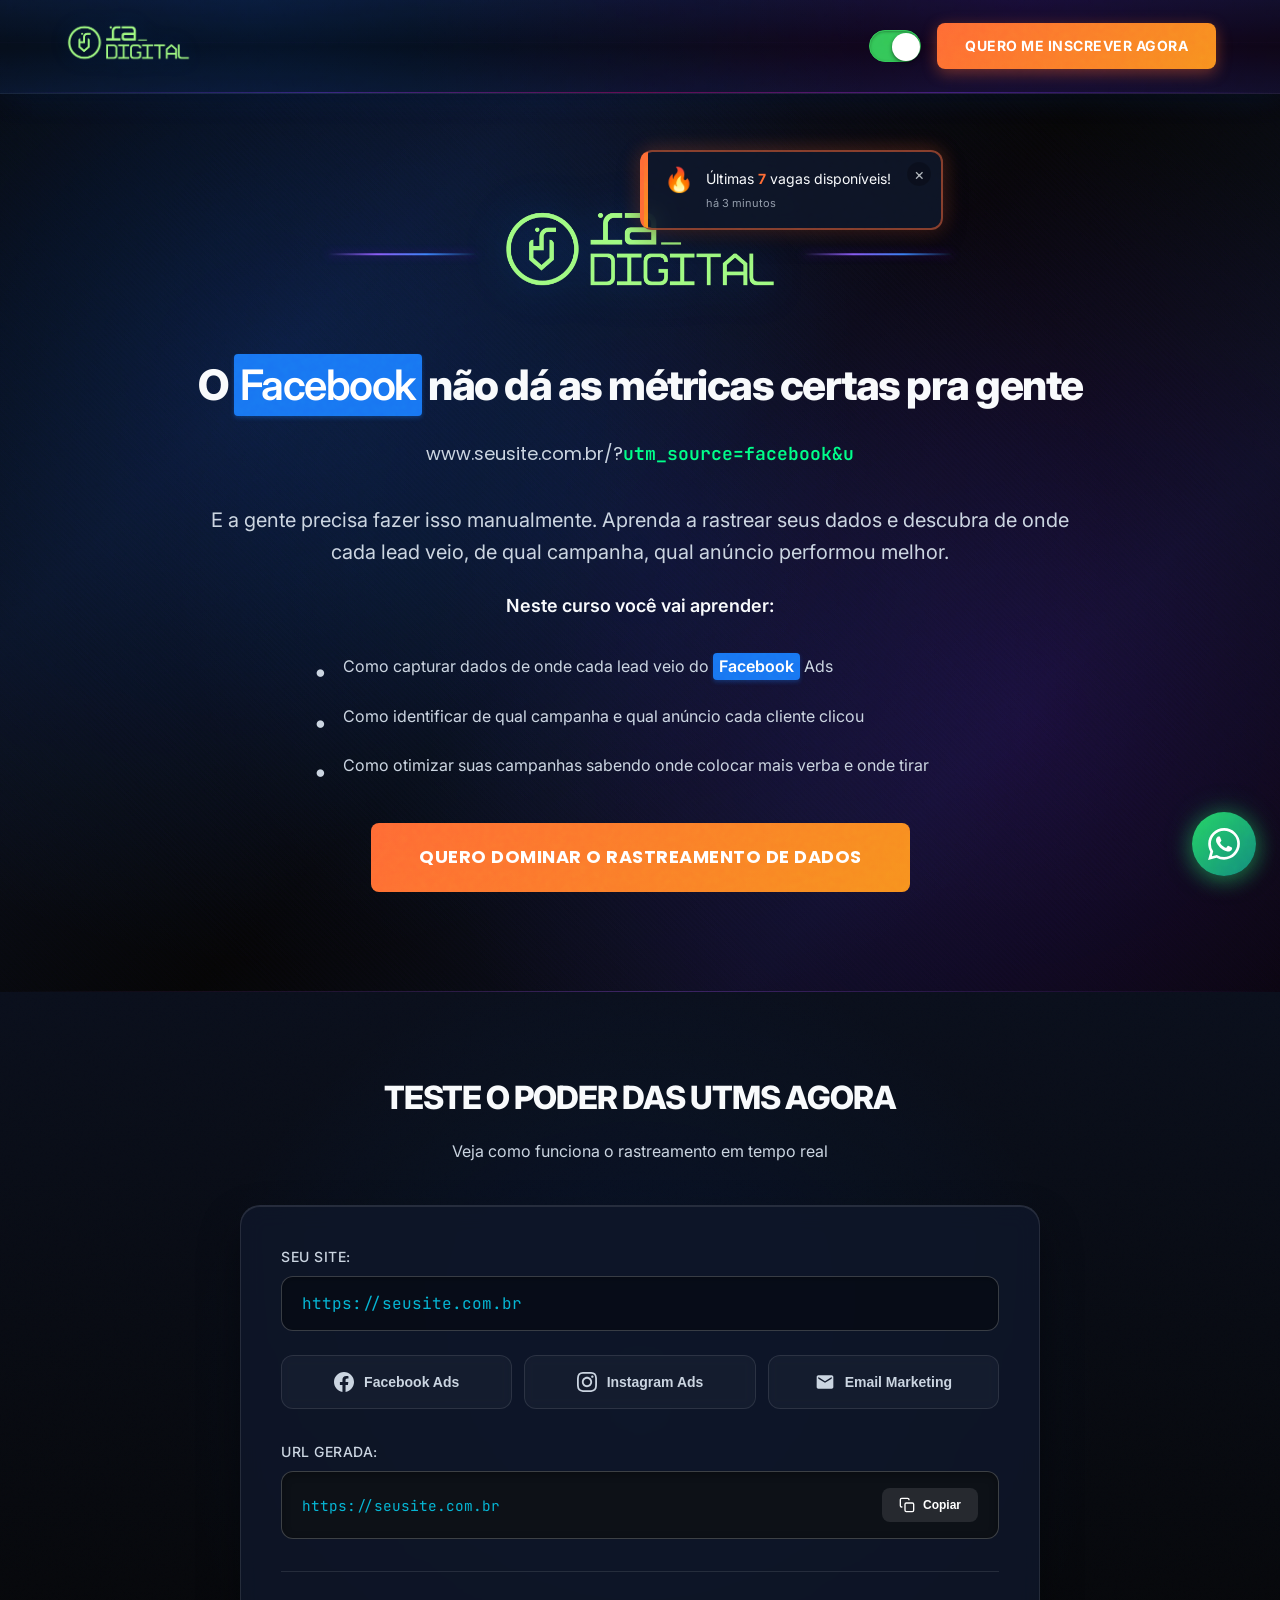
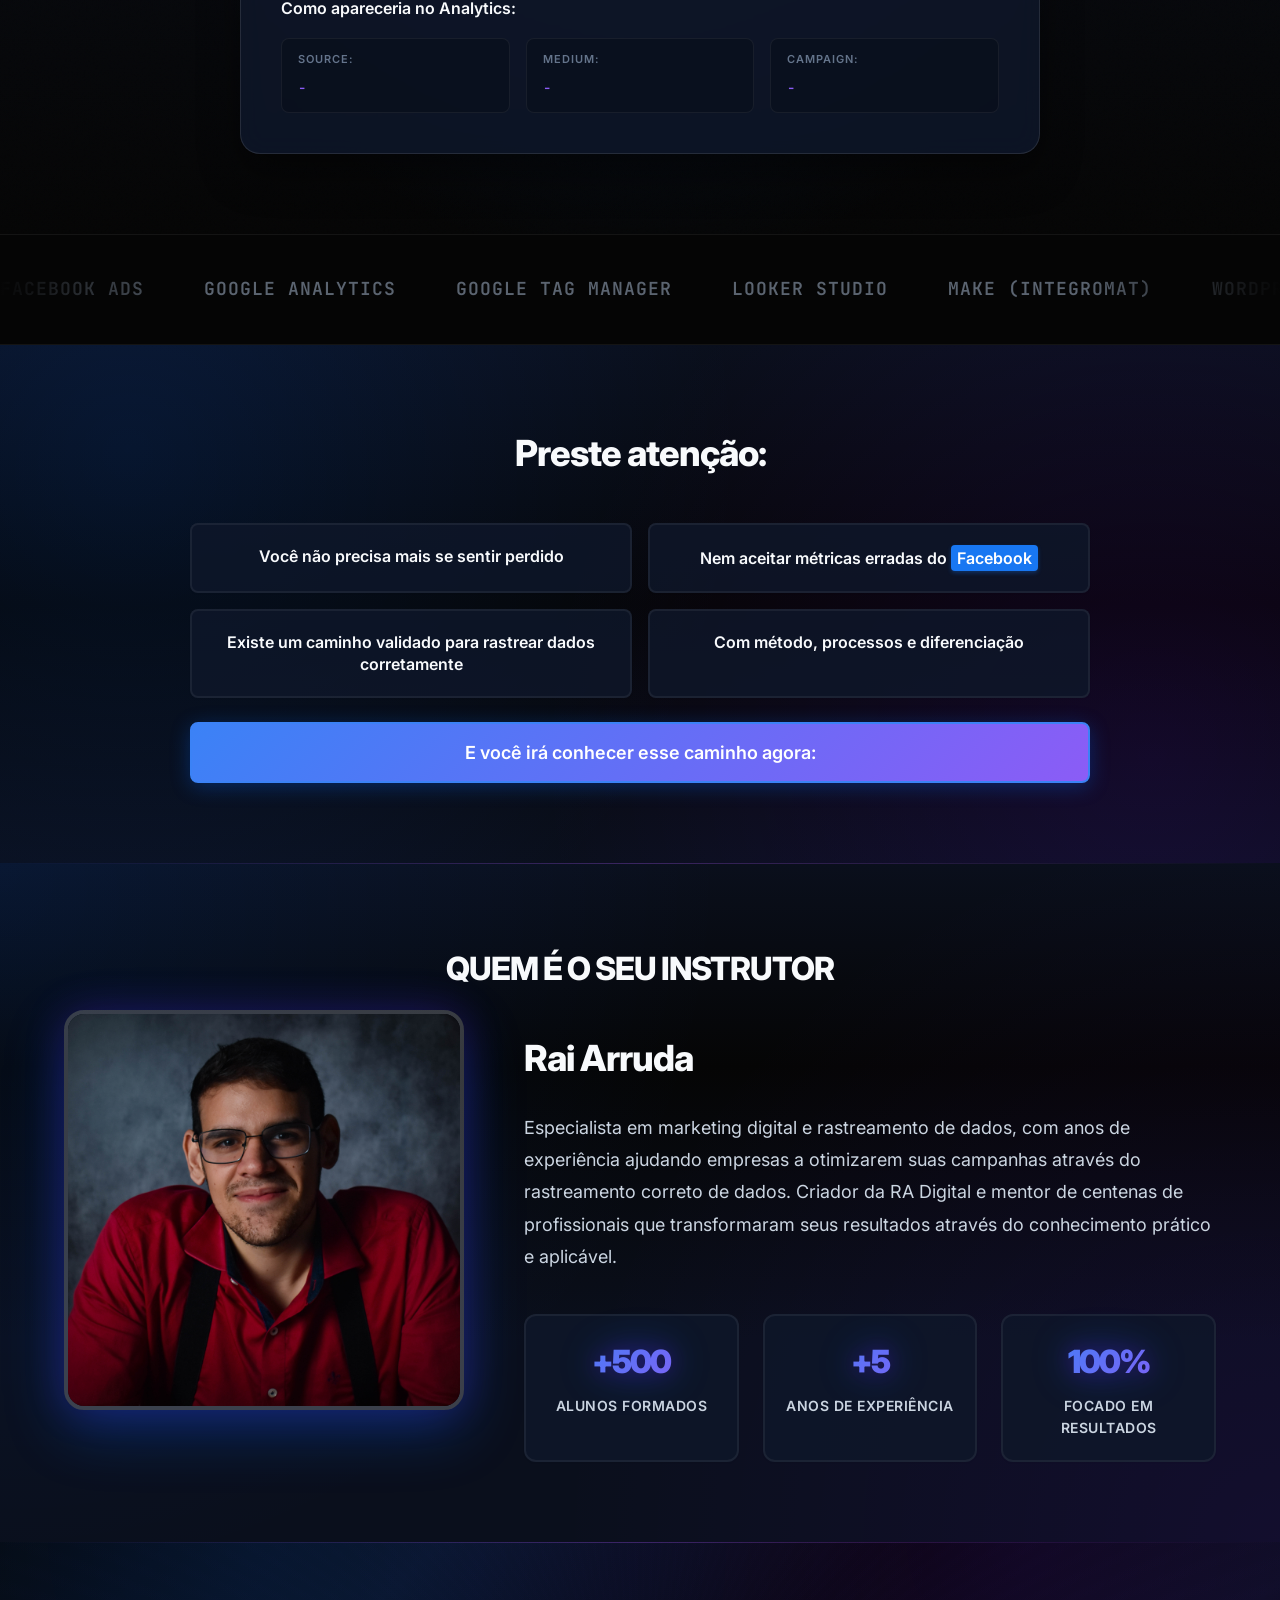
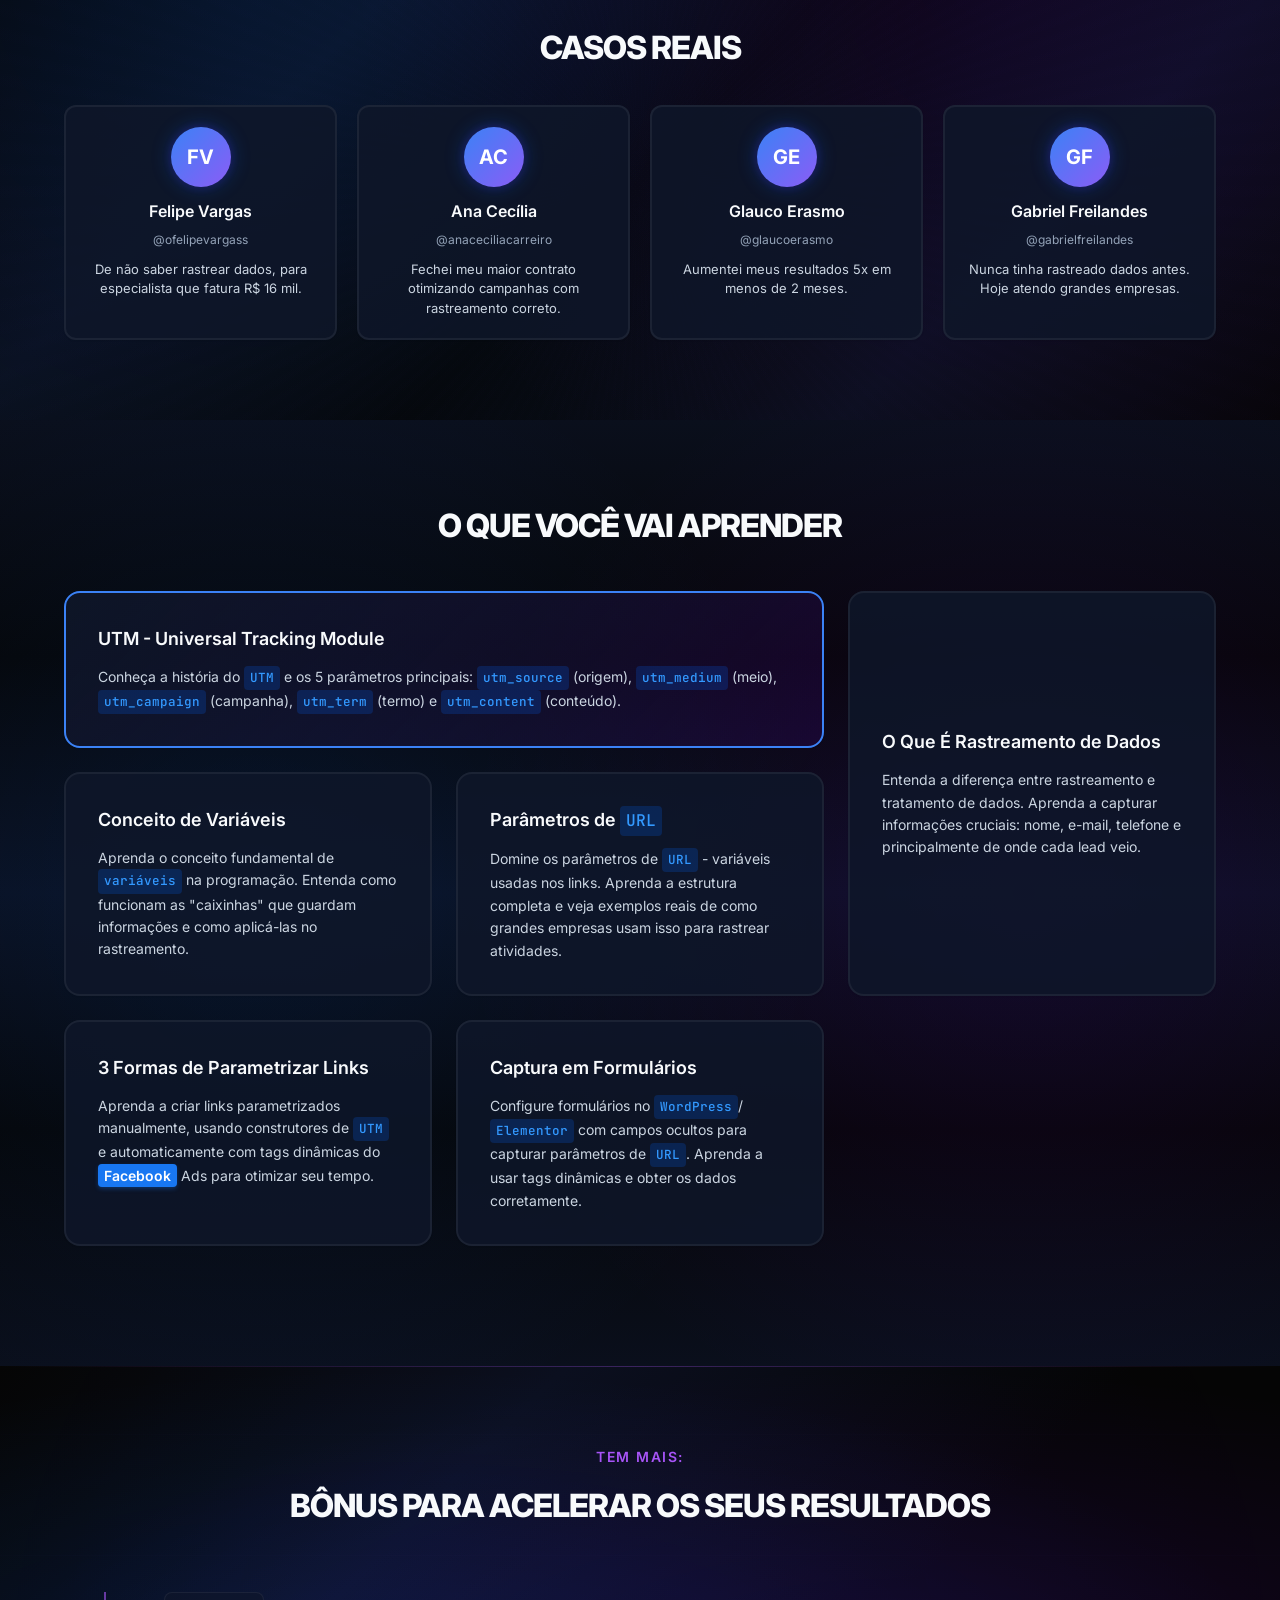
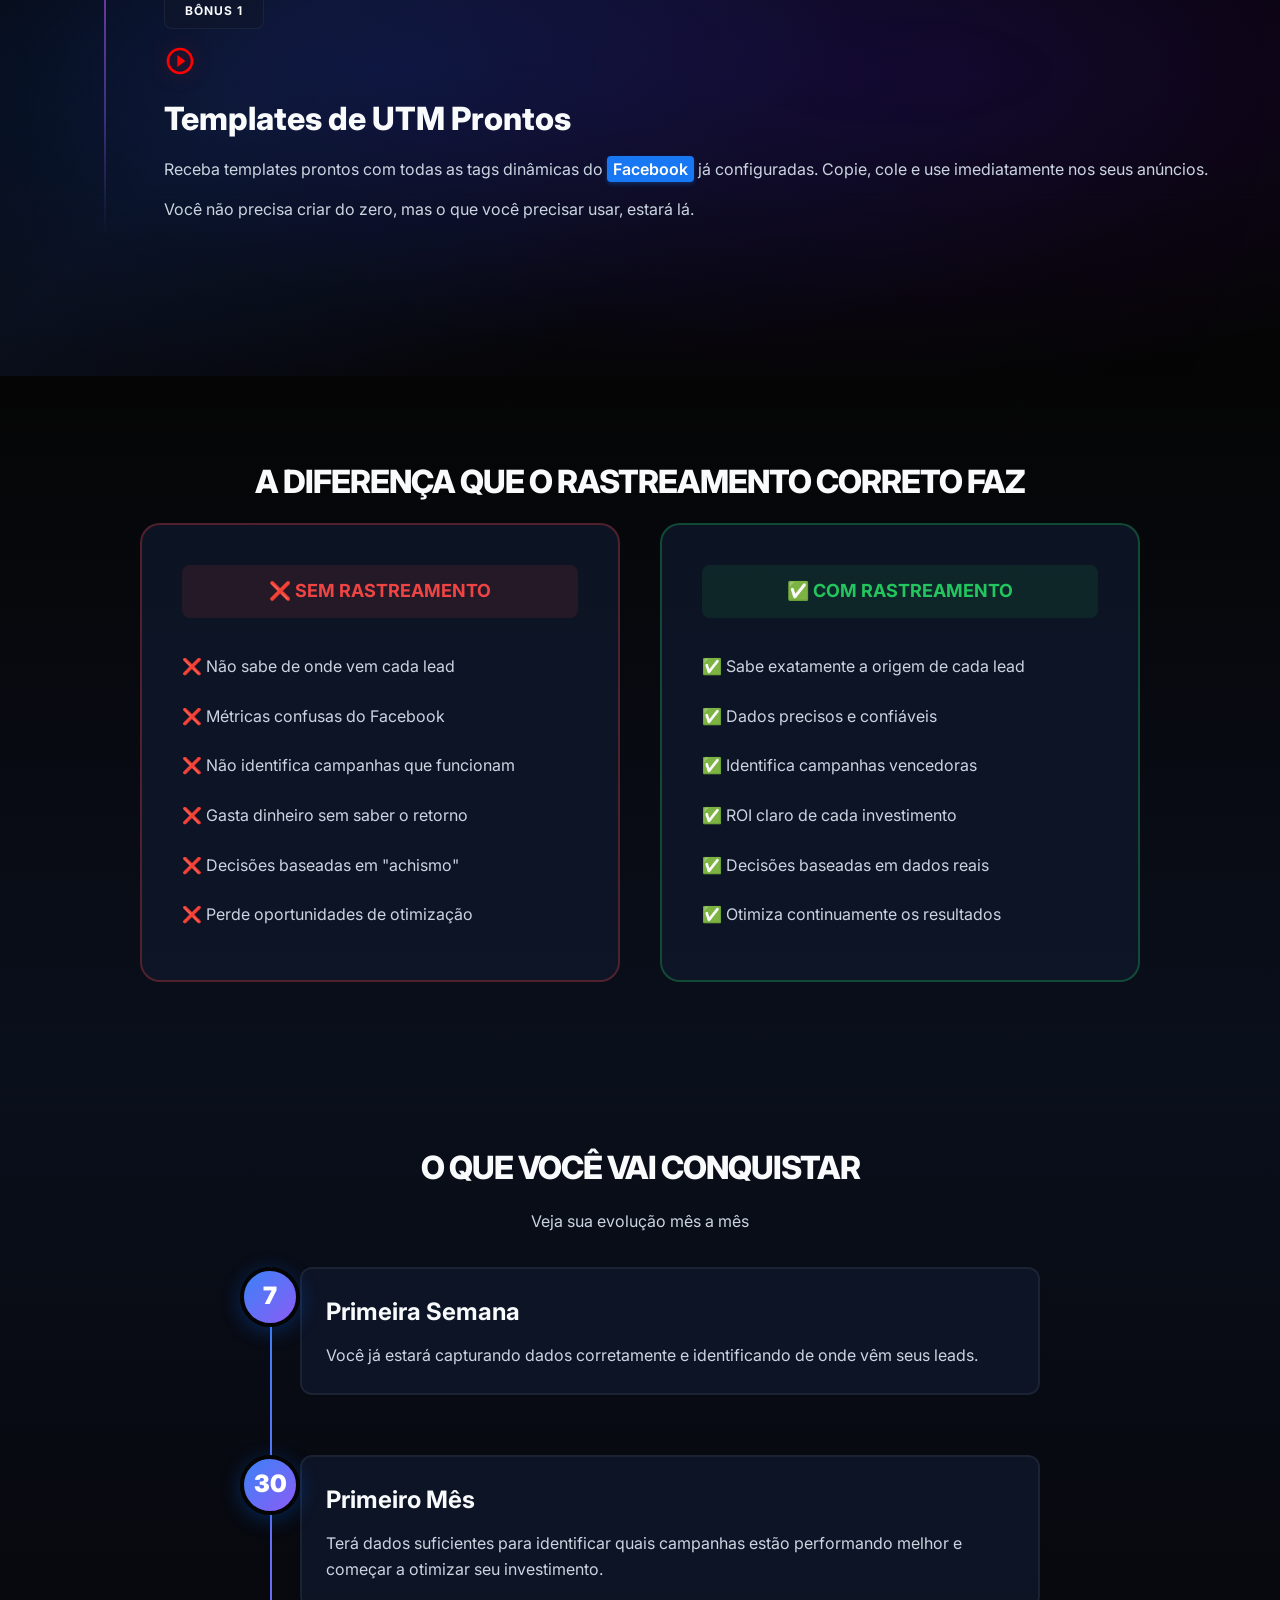
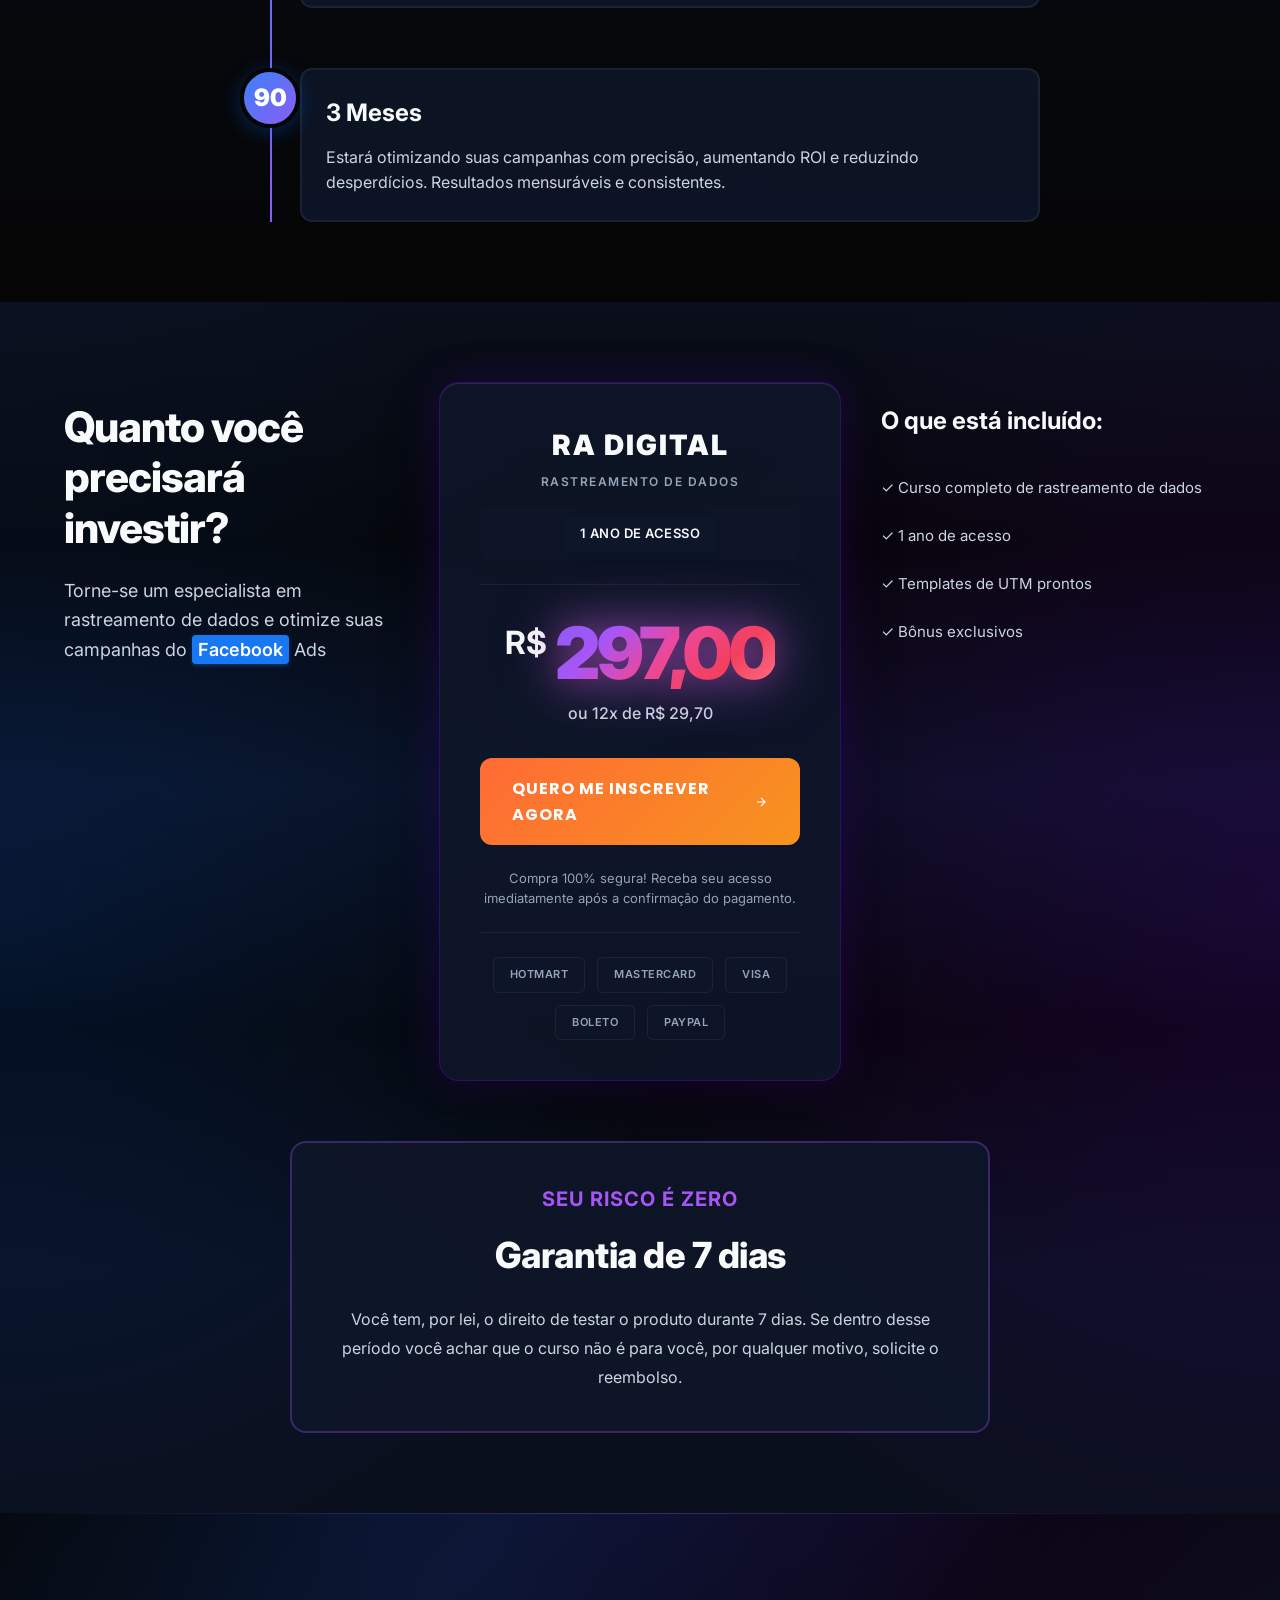
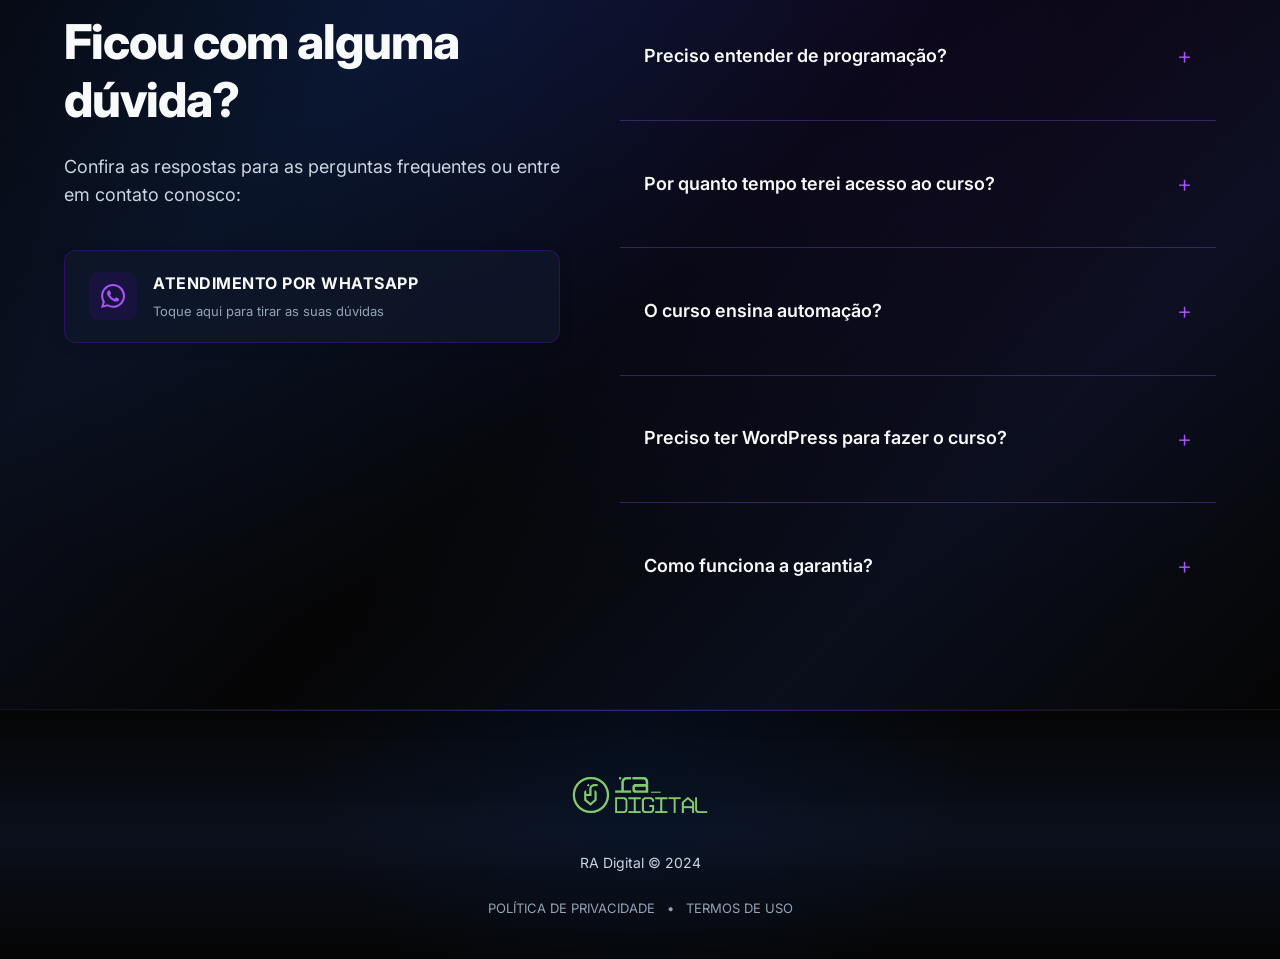
==== commit 8ff585a8: "Atualizar IDs dos campos do formulário para padrão form-field-* e adicionar classe elementor-form" ====
--- a/index.html
+++ b/index.html
@@ -604,7 +604,7 @@
                         </div>
                         <h2>Complete sua inscrição</h2>
                         <p class="modal-subtitle">Preencha seus dados abaixo para garantir sua vaga</p>
-                        <form id="inscricaoForm" class="modal-form">
+                        <form id="inscricaoForm" name="inscricaoForm" class="modal-form elementor-form">
                 <!-- Mensagem de erro -->
                 <div id="formError" class="form-error" style="display: none;">
                     <svg width="20" height="20" viewBox="0 0 24 24" fill="none" stroke="currentColor" stroke-width="2">
@@ -625,16 +625,16 @@
                 </div>
                 
                 <div class="form-group">
-                    <label for="nome">Nome completo *</label>
-                    <input type="text" id="nome" name="nome" required placeholder="Digite seu nome completo">
+                    <label for="form-field-nome">Nome completo *</label>
+                    <input type="text" id="form-field-nome" name="nome" required placeholder="Digite seu nome completo">
                 </div>
                 <div class="form-group">
-                    <label for="email">E-mail *</label>
-                    <input type="email" id="email" name="email" required placeholder="seu@email.com">
+                    <label for="form-field-email">E-mail *</label>
+                    <input type="email" id="form-field-email" name="email" required placeholder="seu@email.com">
                 </div>
                 <div class="form-group">
-                    <label for="telefone">Telefone *</label>
-                    <input type="tel" id="telefone" name="telefone" required placeholder="(00) 00000-0000">
+                    <label for="form-field-phone">Telefone *</label>
+                    <input type="tel" id="form-field-phone" name="telefone" required placeholder="(00) 00000-0000">
                 </div>
                 
                 <!-- Campos ocultos para UTMs -->
